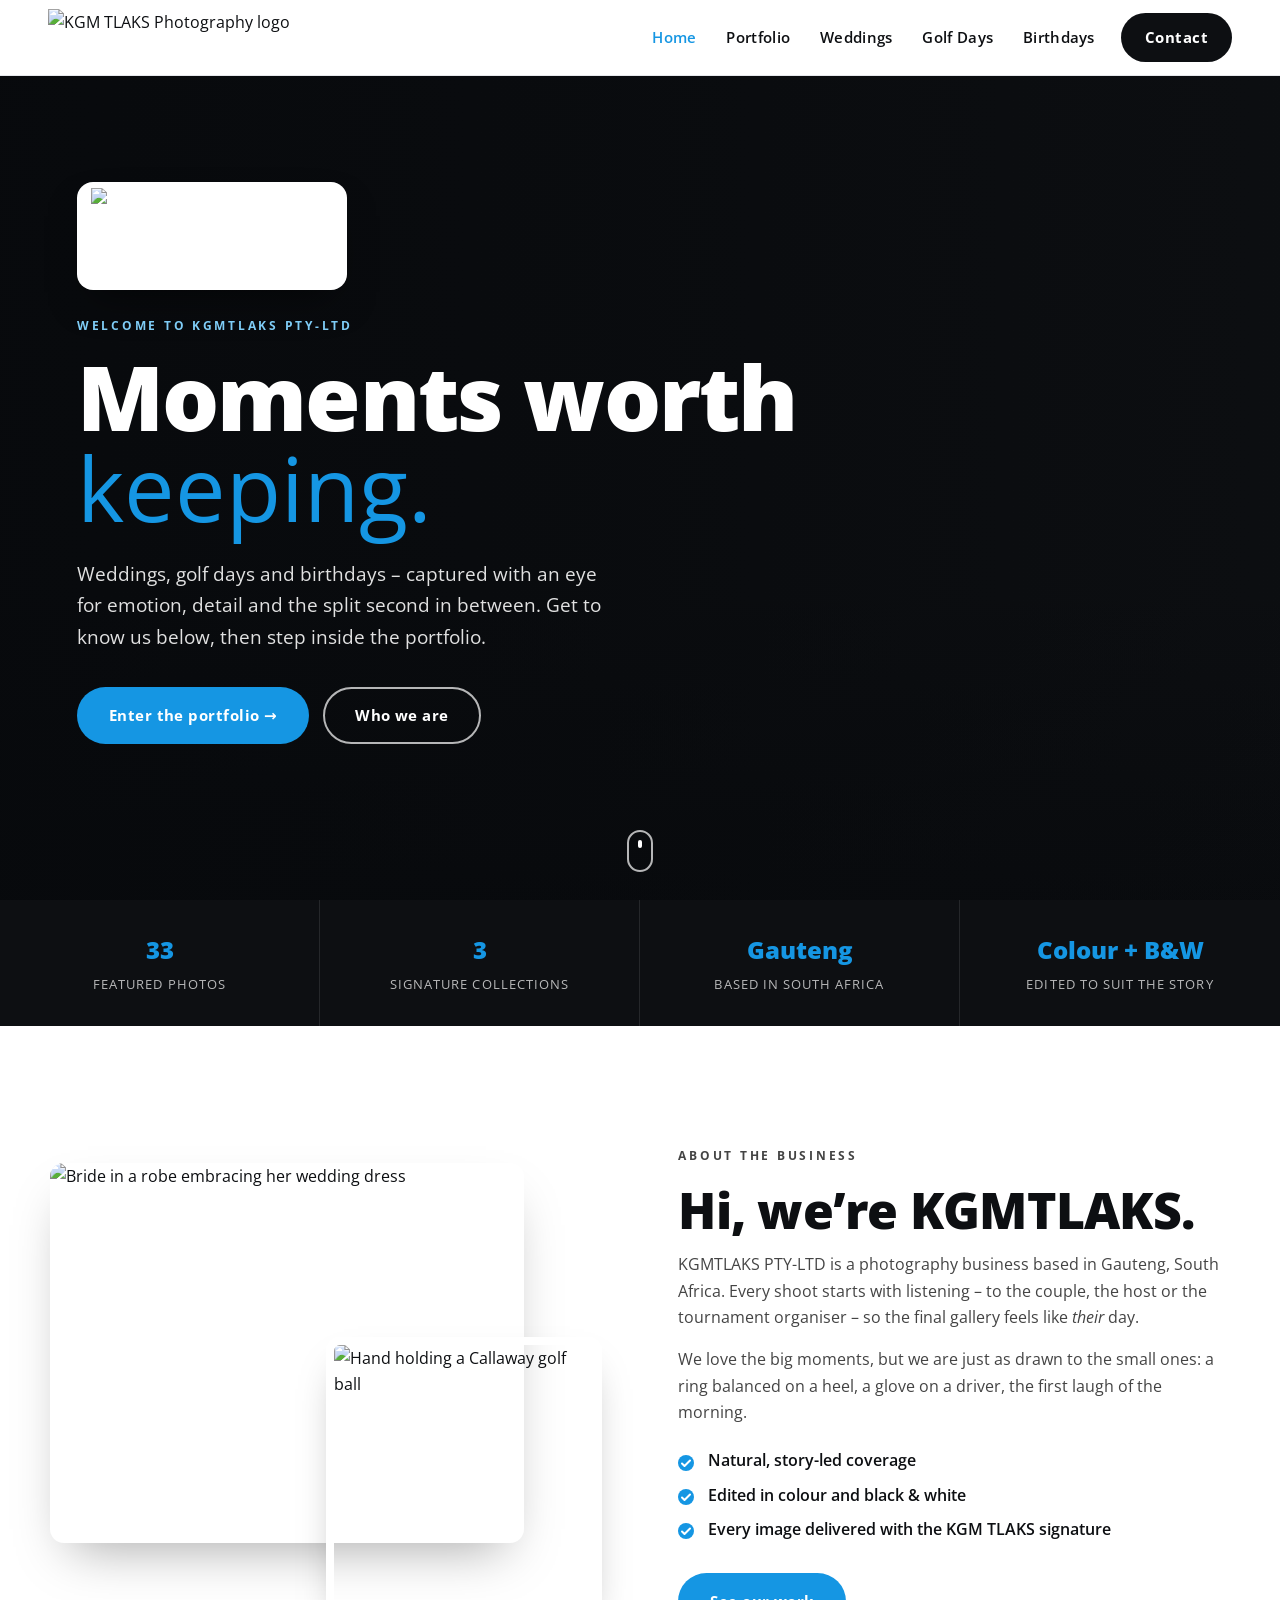
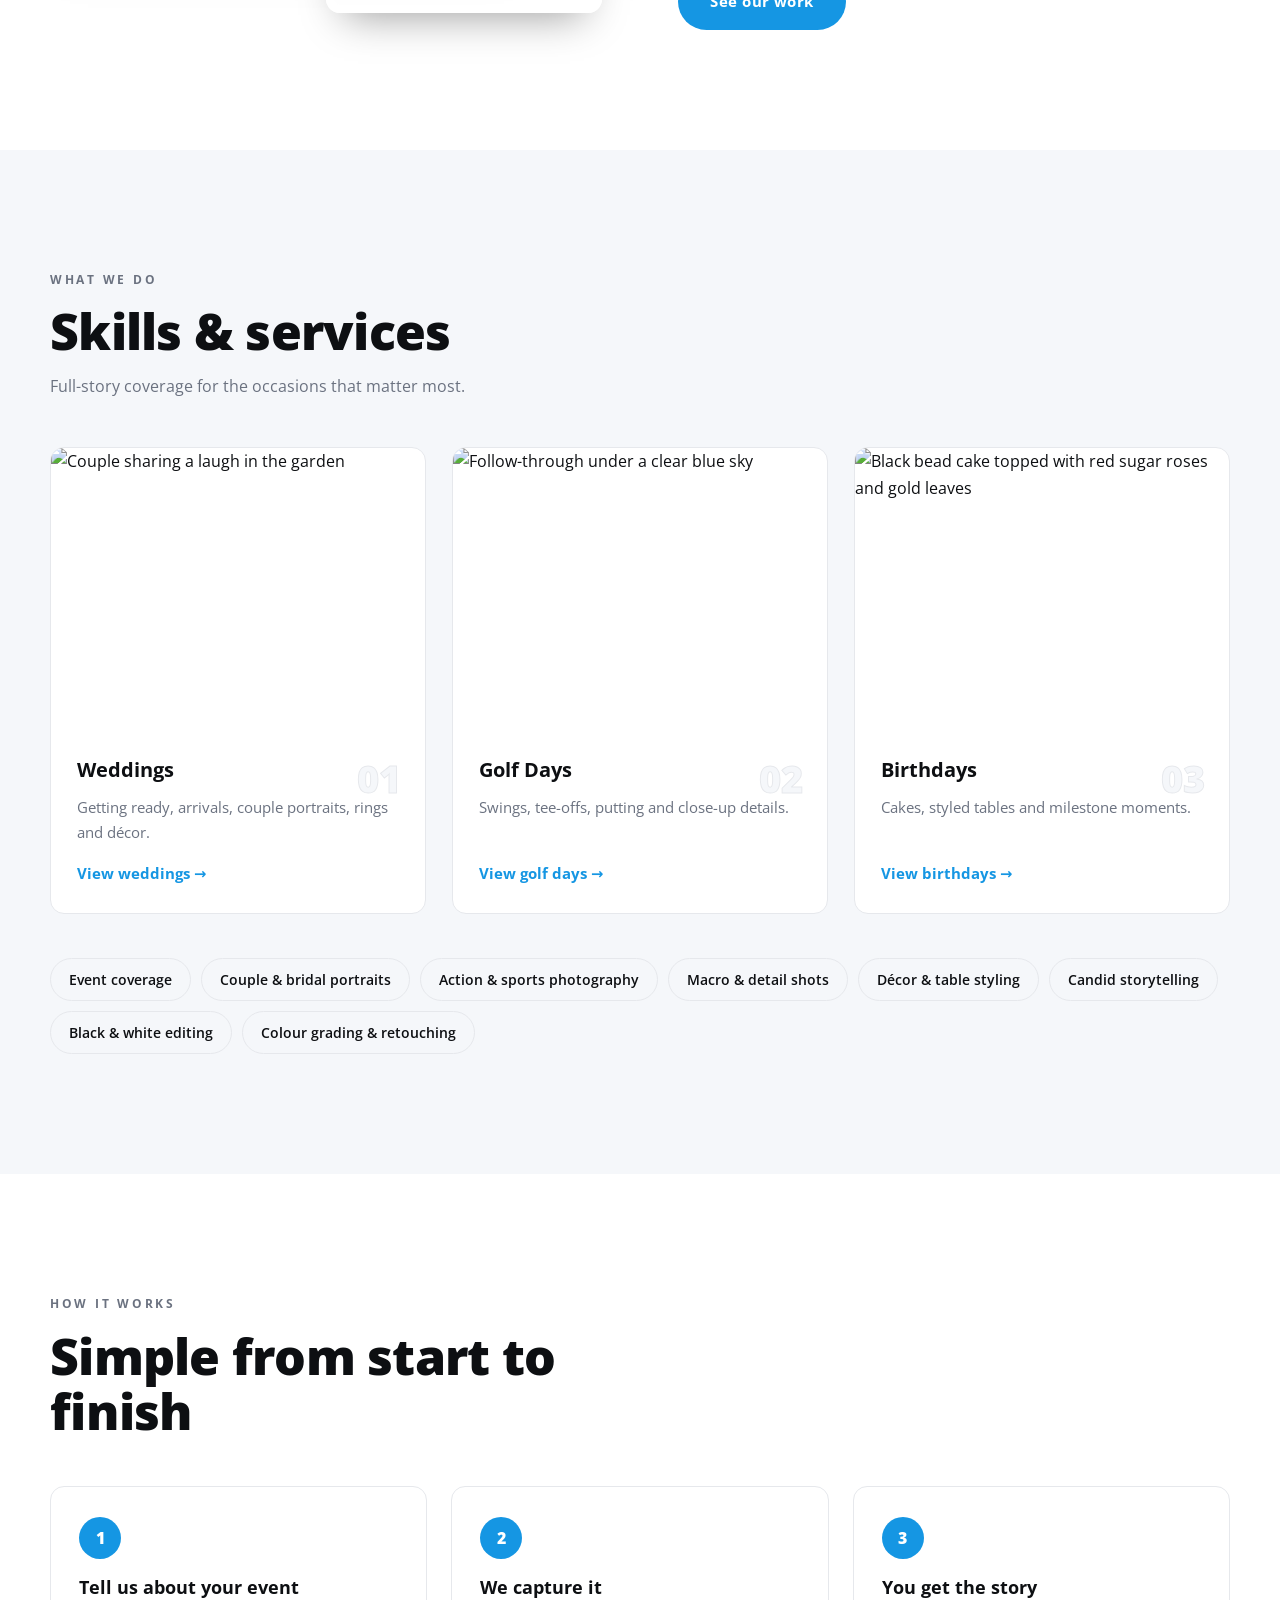
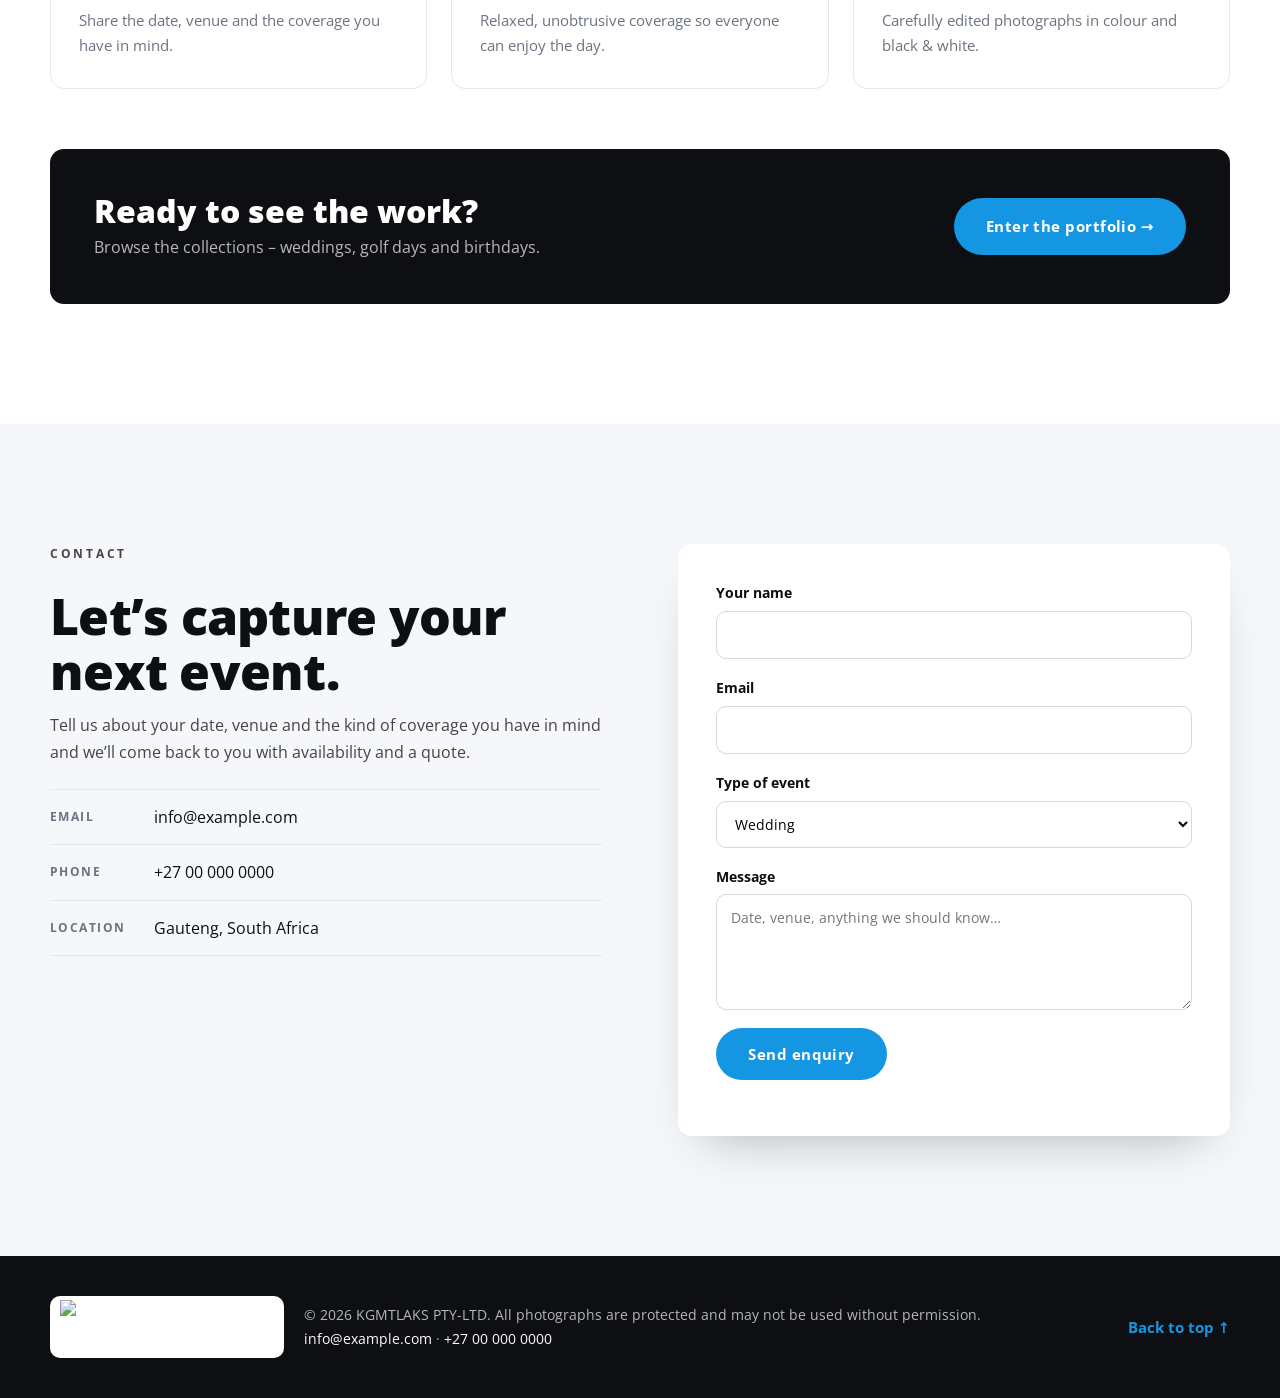
==== weddings.html @ f7875554 "Add new photography collections and update website structure - Introduced new image files for golf a" ====
<!DOCTYPE html>
<html lang="en">
<head>
    <meta charset="UTF-8">
    <meta name="viewport" content="width=device-width, initial-scale=1.0">
    <title>KGMTLAKS PTY-LTD | Photography</title>
    <meta name="description" content="KGMTLAKS Photography – wedding, golf day and birthday photography in Gauteng, South Africa.">
    <link rel="preconnect" href="https://fonts.googleapis.com">
    <link rel="preconnect" href="https://fonts.gstatic.com" crossorigin>
    <link href="https://fonts.googleapis.com/css2?family=Open+Sans:ital,wght@0,300..800;1,300..800&family=Permanent+Marker&display=swap" rel="stylesheet">
    <link rel="stylesheet" href="./style.css">
    <link rel="icon" type="image/png" href="./imgs/favicon.png">
    <script src="./scripts.js" defer></script>
</head>
<body>
<header id="top">
    <a class="logo-holder" href="index.html" aria-label="KGMTLAKS Photography – home">
        <img class="logo" src="./imgs/logo-mark.jpg" alt="KGM TLAKS Photography logo">
    </a>
    <button class="menu-toggle" aria-label="Toggle menu" aria-expanded="false" aria-controls="menu"><span></span><span></span><span></span></button>
    <nav>
        <ul id="menu">
            <li><a href="index.html" class="active">Home</a></li><li><a href="portfolio.html">Portfolio</a></li><li><a href="weddings.html">Weddings</a></li><li><a href="golf-days.html">Golf Days</a></li><li><a href="birthdays.html">Birthdays</a></li>
            <li><a href="index.html#contact" class="button">Contact</a></li>
        </ul>
    </nav>
</header>
<main>

<section id="home" class="hero">
    <div class="hero-bg" style="background-image:url('./imgs/full/wedding-14.jpg')"></div>
    <div class="hero-inner">
        <div class="hero-logo"><img src="./imgs/logo-mark.jpg" alt="KGM TLAKS Photography logo"></div>
        <p class="eyebrow">Welcome to KGMTLAKS PTY-LTD</p>
        <h1>Moments worth <span>keeping.</span></h1>
        <p class="lead">Weddings, golf days and birthdays &ndash; captured with an eye for emotion, detail and the split second in between. Get to know us below, then step inside the portfolio.</p>
        <div class="hero-cta">
            <a href="portfolio.html" class="button solid">Enter the portfolio &rarr;</a>
            <a href="#about" class="button ghost">Who we are</a>
        </div>
    </div>
    <a href="#about" class="scroll-cue" aria-label="Scroll down"><span></span></a>
</section>

<section class="stats">
    <div><strong>33</strong><span>Featured photos</span></div>
    <div><strong>3</strong><span>Signature collections</span></div>
    <div><strong>Gauteng</strong><span>Based in South Africa</span></div>
    <div><strong>Colour + B&amp;W</strong><span>Edited to suit the story</span></div>
</section>

<section id="about" class="section">
    <div class="wrap about">
        <div class="about-img">
            <img src="./imgs/thumb/wedding-16.jpg" alt="Bride in a robe embracing her wedding dress" loading="lazy">
            <img class="small" src="./imgs/thumb/golf-10.jpg" alt="Hand holding a Callaway golf ball" loading="lazy">
        </div>
        <div class="about-text">
            <p class="eyebrow">About the business</p>
            <h2>Hi, we&rsquo;re KGMTLAKS.</h2>
            <p>KGMTLAKS PTY-LTD is a photography business based in Gauteng, South Africa. Every shoot starts with listening &ndash; to the couple, the host or the tournament organiser &ndash; so the final gallery feels like <em>their</em> day.</p>
            <p>We love the big moments, but we are just as drawn to the small ones: a ring balanced on a heel, a glove on a driver, the first laugh of the morning.</p>
            <ul class="ticks">
                <li>Natural, story-led coverage</li>
                <li>Edited in colour and black &amp; white</li>
                <li>Every image delivered with the KGM TLAKS signature</li>
            </ul>
            <a href="portfolio.html" class="button solid">See our work</a>
        </div>
    </div>
</section>

<section id="skills" class="section soft">
    <div class="wrap">
        <header class="section-head reveal">
            <p class="eyebrow">What we do</p>
            <h2>Skills &amp; services</h2>
            <p>Full-story coverage for the occasions that matter most.</p>
        </header>
        <div class="cards">
            <a class="card reveal" href="weddings.html"><img src="./imgs/thumb/wedding-06.jpg" alt="Couple sharing a laugh in the garden" loading="lazy"><div class="card-body"><span class="num">01</span><h3>Weddings</h3><p>Getting ready, arrivals, couple portraits, rings and décor.</p><span class="link">View weddings &rarr;</span></div></a><a class="card reveal" href="golf-days.html"><img src="./imgs/thumb/golf-07.jpg" alt="Follow-through under a clear blue sky" loading="lazy"><div class="card-body"><span class="num">02</span><h3>Golf Days</h3><p>Swings, tee-offs, putting and close-up details.</p><span class="link">View golf days &rarr;</span></div></a><a class="card reveal" href="birthdays.html"><img src="./imgs/thumb/birthday-01.jpg" alt="Black bead cake topped with red sugar roses and gold leaves" loading="lazy"><div class="card-body"><span class="num">03</span><h3>Birthdays</h3><p>Cakes, styled tables and milestone moments.</p><span class="link">View birthdays &rarr;</span></div></a>
        </div>
        <ul class="skill-tags">
            <li>Event coverage</li><li>Couple &amp; bridal portraits</li><li>Action &amp; sports photography</li><li>Macro &amp; detail shots</li><li>Décor &amp; table styling</li><li>Candid storytelling</li><li>Black &amp; white editing</li><li>Colour grading &amp; retouching</li>
        </ul>
    </div>
</section>

<section class="section">
    <div class="wrap">
        <header class="section-head reveal">
            <p class="eyebrow">How it works</p>
            <h2>Simple from start to finish</h2>
        </header>
        <ol class="steps">
            <li class="reveal"><span>1</span><h3>Tell us about your event</h3><p>Share the date, venue and the coverage you have in mind.</p></li>
            <li class="reveal"><span>2</span><h3>We capture it</h3><p>Relaxed, unobtrusive coverage so everyone can enjoy the day.</p></li>
            <li class="reveal"><span>3</span><h3>You get the story</h3><p>Carefully edited photographs in colour and black &amp; white.</p></li>
        </ol>
        <div class="enter-banner reveal">
            <div><h2>Ready to see the work?</h2><p>Browse the collections &ndash; weddings, golf days and birthdays.</p></div>
            <a href="portfolio.html" class="button solid">Enter the portfolio &rarr;</a>
        </div>
    </div>
</section>

<section id="contact" class="section contact">
    <div class="wrap contact-grid">
        <div class="reveal">
            <p class="eyebrow">Contact</p>
            <h2>Let&rsquo;s capture your next event.</h2>
            <p>Tell us about your date, venue and the kind of coverage you have in mind and we&rsquo;ll come back to you with availability and a quote.</p>
            <ul class="contact-list">
                <li><span>Email</span><a data-mail href="mailto:info@example.com">info@example.com</a></li>
                <li><span>Phone</span><a data-tel href="tel:+27000000000">+27 00 000 0000</a></li>
                <li><span>Location</span>Gauteng, South Africa</li>
            </ul>
        </div>
        <form id="contact-form" novalidate class="reveal">
            <label>Your name<input type="text" name="name" required autocomplete="name"></label>
            <label>Email<input type="email" name="email" required autocomplete="email"></label>
            <label>Type of event
                <select name="type"><option>Wedding</option><option>Golf day / corporate event</option><option>Birthday / celebration</option><option>Other</option></select>
            </label>
            <label>Message<textarea name="message" rows="4" required placeholder="Date, venue, anything we should know…"></textarea></label>
            <button type="submit" class="button solid">Send enquiry</button>
            <p class="form-note" id="form-note" role="status"></p>
        </form>
    </div>
</section>
</main>
<footer>
    <div class="wrap foot">
        <div class="foot-logo"><img src="./imgs/logo-mark.jpg" alt="KGM TLAKS Photography logo"></div>
        <p>&copy; <span id="year">2026</span> KGMTLAKS PTY-LTD. All photographs are protected and may not be used without permission.<br>
        <a data-mail href="mailto:info@example.com">info@example.com</a> &middot; <a data-tel href="tel:+27000000000">+27 00 000 0000</a></p>
        <a href="#top" class="link">Back to top &uarr;</a>
    </div>
</footer>
<div class="lightbox" id="lightbox" aria-hidden="true" role="dialog" aria-label="Photo viewer">
    <button class="lb-close" aria-label="Close">&times;</button>
    <button class="lb-nav prev" aria-label="Previous photo">&#10094;</button>
    <figure><img id="lb-img" alt=""><figcaption id="lb-cap"></figcaption></figure>
    <button class="lb-nav next" aria-label="Next photo">&#10095;</button>
</div>
</body>
</html>
---- style.css ----
:root{
  --blue:#1596e3;
  --blue-dark:#0f6fa8;
  --ink:#0d0f12;
  --ink-2:#171a1f;
  --grey:#6b7280;
  --line:#e6e8ec;
  --bg:#ffffff;
  --soft:#f5f7fa;
  --radius:14px;
  --head-h:76px;
}
*{box-sizing:border-box;margin:0;padding:0}
html{scroll-behavior:smooth;scroll-padding-top:var(--head-h)}
body{font-family:"Open Sans",system-ui,-apple-system,"Segoe UI",Roboto,Arial,sans-serif;color:var(--ink);background:var(--bg);line-height:1.65;-webkit-font-smoothing:antialiased}
img{display:block;max-width:100%}
a{color:inherit;text-decoration:none}
ul{list-style:none}
.wrap{width:min(1180px,100% - 48px);margin-inline:auto}

/* ---------- Header ---------- */
header#top{position:fixed;inset:0 0 auto 0;height:var(--head-h);z-index:50;display:flex;align-items:center;justify-content:space-between;padding:0 clamp(16px,4vw,48px);background:#fff;border-bottom:1px solid var(--line)}
.logo-holder{display:flex;align-items:center}
.logo{height:58px;width:auto}
nav ul{display:flex;align-items:center;gap:6px}
nav a{display:block;padding:8px 14px;font-weight:600;font-size:.92rem;letter-spacing:.02em;border-radius:999px;transition:color .2s,background .2s}
nav a:hover,nav a.active{color:var(--blue)}
nav a.button{background:var(--ink);color:#fff;padding:10px 22px;margin-left:8px}
nav a.button:hover{background:var(--blue);color:#fff}
.menu-toggle{display:none;width:44px;height:44px;background:none;border:0;cursor:pointer;flex-direction:column;justify-content:center;align-items:center;gap:5px}
.menu-toggle span{width:24px;height:2px;background:var(--ink);transition:transform .25s,opacity .25s}
.menu-toggle[aria-expanded="true"] span:nth-child(1){transform:translateY(7px) rotate(45deg)}
.menu-toggle[aria-expanded="true"] span:nth-child(2){opacity:0}
.menu-toggle[aria-expanded="true"] span:nth-child(3){transform:translateY(-7px) rotate(-45deg)}

/* ---------- Buttons ---------- */
.button{display:inline-block;font-family:inherit;font-weight:700;font-size:.95rem;letter-spacing:.03em;padding:14px 30px;border-radius:999px;border:2px solid transparent;cursor:pointer;transition:all .2s}
.button.solid{background:var(--blue);color:#fff}
.button.solid:hover{background:var(--blue-dark);transform:translateY(-2px)}
.button.ghost{border-color:rgba(255,255,255,.7);color:#fff}
.button.ghost:hover{background:#fff;color:var(--ink)}
.link{font-weight:700;color:var(--blue);font-size:.92rem}
.link:hover{text-decoration:underline}

/* ---------- Hero ---------- */
.hero{position:relative;min-height:100vh;min-height:100svh;display:flex;align-items:center;color:#fff;padding:calc(var(--head-h) + 40px) clamp(20px,6vw,90px) 90px;overflow:hidden;background:var(--ink)}
.hero-bg{position:absolute;inset:0;background-size:cover;background-position:center 35%;transform:scale(1.04);animation:drift 22s ease-in-out infinite alternate}
.hero::after{content:"";position:absolute;inset:0;background:linear-gradient(90deg,rgba(7,9,12,.88) 0%,rgba(7,9,12,.62) 45%,rgba(7,9,12,.15) 100%),linear-gradient(0deg,rgba(7,9,12,.55),transparent 35%)}
@keyframes drift{to{transform:scale(1.12) translateX(-1.5%)}}
.hero-inner{position:relative;z-index:2;max-width:860px}
.eyebrow{font-size:.78rem;font-weight:700;letter-spacing:.22em;text-transform:uppercase;color:var(--blue);margin-bottom:14px}
.hero .eyebrow{color:#7fcdf7}
.hero h1{font-size:clamp(2.8rem,7.5vw,5.6rem);line-height:1.02;font-weight:800;letter-spacing:-.02em}
.hero h1 span{font-family:"Permanent Marker","Open Sans",cursive;font-weight:400;color:var(--blue);letter-spacing:0}
.lead{font-size:clamp(1.02rem,1.6vw,1.2rem);max-width:540px;margin:24px 0 34px;color:rgba(255,255,255,.88)}
.hero-cta{display:flex;flex-wrap:wrap;gap:14px}
.scroll-cue{position:absolute;left:50%;bottom:28px;z-index:2;width:26px;height:42px;border:2px solid rgba(255,255,255,.7);border-radius:20px;transform:translateX(-50%)}
.scroll-cue span{position:absolute;left:50%;top:8px;width:4px;height:8px;border-radius:2px;background:#fff;transform:translateX(-50%);animation:cue 1.6s infinite}
@keyframes cue{0%{opacity:1;transform:translate(-50%,0)}100%{opacity:0;transform:translate(-50%,14px)}}

/* ---------- Stats ---------- */
.stats{display:grid;grid-template-columns:repeat(4,1fr);background:var(--ink);color:#fff}
.stats div{padding:30px 20px;text-align:center;border-right:1px solid rgba(255,255,255,.1)}
.stats div:last-child{border:0}
.stats strong{display:block;font-size:1.5rem;font-weight:800;color:var(--blue)}
.stats span{font-size:.82rem;letter-spacing:.08em;text-transform:uppercase;color:rgba(255,255,255,.7)}

/* ---------- Sections ---------- */
.section{padding:clamp(70px,10vw,120px) 0}
.section.dark{background:var(--ink-2);color:#fff}
.section-head{max-width:640px;margin-bottom:48px}
.section-head h2,.about-text h2,.contact h2{font-size:clamp(2rem,4.5vw,3.1rem);line-height:1.1;font-weight:800;letter-spacing:-.015em;margin-bottom:14px}
.section-head p{color:var(--grey)}
.dark .section-head p{color:rgba(255,255,255,.65)}

/* Cards */
.cards{display:grid;grid-template-columns:repeat(3,1fr);gap:26px}
.card{background:#fff;border:1px solid var(--line);border-radius:var(--radius);overflow:hidden;transition:transform .3s,box-shadow .3s;cursor:pointer}
.card:hover{transform:translateY(-6px);box-shadow:0 22px 44px -18px rgba(13,15,18,.3)}
.card img{width:100%;aspect-ratio:4/3;object-fit:cover;transition:transform .6s}
.card:hover img{transform:scale(1.05)}
.card{display:flex;flex-direction:column}
.card img{overflow:hidden}
.card-body{padding:24px 26px 28px;position:relative;display:flex;flex-direction:column;flex:1}
.card-body .num{position:absolute;top:18px;right:24px;font-weight:800;font-size:2.4rem;color:var(--soft);-webkit-text-stroke:1px var(--line)}
.card h3{font-size:1.28rem;font-weight:700;margin-bottom:8px;padding-right:50px}
.card p{color:var(--grey);font-size:.95rem;margin-bottom:16px;flex:1}
.skill-tags{display:flex;flex-wrap:wrap;gap:10px;margin-top:44px}
.skill-tags li{padding:9px 18px;border:1px solid var(--line);border-radius:999px;font-size:.88rem;font-weight:600;background:var(--soft)}
.skill-tags li:hover{border-color:var(--blue);color:var(--blue)}

/* Filters + gallery */
.filters{display:flex;flex-wrap:wrap;gap:10px;margin-bottom:34px}
.filters button{font-family:inherit;font-weight:600;font-size:.92rem;padding:10px 22px;border-radius:999px;border:1px solid rgba(255,255,255,.25);background:transparent;color:#fff;cursor:pointer;transition:all .2s}
.filters button small{opacity:.6;margin-left:4px}
.filters button:hover{border-color:var(--blue)}
.filters button.active{background:var(--blue);border-color:var(--blue)}
.gallery{columns:3 300px;column-gap:16px}
.g-item{break-inside:avoid;margin-bottom:16px;position:relative;border-radius:10px;overflow:hidden;cursor:zoom-in;background:#222;animation:fadeUp .5s both}
.g-item img{width:100%;height:auto;transition:transform .5s,filter .3s}
.g-item:hover img{transform:scale(1.04);filter:brightness(.78)}
.g-item .tag{position:absolute;left:12px;bottom:12px;font-size:.72rem;font-weight:700;letter-spacing:.12em;text-transform:uppercase;background:rgba(13,15,18,.78);padding:5px 12px;border-radius:999px;opacity:0;transform:translateY(6px);transition:all .25s}
.g-item:hover .tag,.g-item:focus-visible .tag{opacity:1;transform:none}
.g-item.hide{display:none}
@keyframes fadeUp{from{opacity:0;transform:translateY(14px)}to{opacity:1;transform:none}}

/* About */
.about{display:grid;grid-template-columns:1fr 1fr;gap:clamp(30px,6vw,80px);align-items:center}
.about-img{position:relative;padding-bottom:70px}
.about-img>img:first-child{width:86%;border-radius:var(--radius);aspect-ratio:4/3.2;object-fit:cover;box-shadow:0 24px 50px -20px rgba(0,0,0,.35)}
.about-img .small{position:absolute;right:0;bottom:0;width:50%;aspect-ratio:1;object-fit:cover;border-radius:var(--radius);border:8px solid #fff;box-shadow:0 20px 40px -18px rgba(0,0,0,.4)}
.about-text p{color:#444;margin-bottom:16px}
.ticks{margin:22px 0 30px}
.ticks li{position:relative;padding-left:30px;margin-bottom:8px;font-weight:600}
.ticks li::before{content:"";position:absolute;left:0;top:.45em;width:16px;height:16px;border-radius:50%;background:var(--blue) url("data:image/svg+xml,%3Csvg xmlns='http://www.w3.org/2000/svg' viewBox='0 0 16 16'%3E%3Cpath d='M4 8.5l2.5 2.5L12 5.5' fill='none' stroke='white' stroke-width='2' stroke-linecap='round' stroke-linejoin='round'/%3E%3C/svg%3E") center/contain no-repeat}

/* Contact */
.contact{background:var(--soft)}
.contact-grid{display:grid;grid-template-columns:1fr 1fr;gap:clamp(30px,6vw,80px);align-items:start}
.contact p{color:#444;margin-bottom:24px}
.contact-list li{display:flex;gap:20px;padding:14px 0;border-top:1px solid var(--line)}
.contact-list li:last-child{border-bottom:1px solid var(--line)}
.contact-list span{width:84px;font-size:.78rem;font-weight:700;letter-spacing:.12em;text-transform:uppercase;color:var(--grey);padding-top:3px}
.contact-list a:hover{color:var(--blue)}
form{background:#fff;padding:clamp(22px,4vw,38px);border-radius:var(--radius);box-shadow:0 24px 50px -28px rgba(13,15,18,.35);display:grid;gap:18px}
label{display:grid;gap:6px;font-size:.85rem;font-weight:700}
input,select,textarea{font:inherit;font-weight:400;padding:12px 14px;border:1px solid #d5d9df;border-radius:10px;background:#fff;transition:border .2s,box-shadow .2s}
input:focus,select:focus,textarea:focus{outline:0;border-color:var(--blue);box-shadow:0 0 0 3px rgba(21,150,227,.2)}
input.err,textarea.err{border-color:#d33}
form .button{justify-self:start}
.form-note{font-size:.88rem;margin:0!important;color:var(--blue-dark)!important;font-weight:600}

/* Footer */
footer{background:var(--ink);color:rgba(255,255,255,.7);padding:40px 0;font-size:.88rem}
.foot{display:flex;flex-wrap:wrap;align-items:center;justify-content:space-between;gap:20px}
.foot-logo{background:#fff;border-radius:10px;padding:4px 10px}
.foot-logo img{height:54px}
.foot p{flex:1;min-width:240px}

/* Lightbox */
.lightbox{position:fixed;inset:0;z-index:100;background:rgba(5,6,8,.95);display:none;align-items:center;justify-content:center;padding:50px 70px}
.lightbox.open{display:flex}
.lightbox figure{max-width:100%;max-height:100%;text-align:center}
.lightbox img{max-width:100%;max-height:calc(100vh - 140px);object-fit:contain;border-radius:6px;margin-inline:auto}
.lightbox figcaption{color:rgba(255,255,255,.8);margin-top:14px;font-size:.92rem}
.lb-close,.lb-nav{position:absolute;background:rgba(255,255,255,.1);color:#fff;border:0;cursor:pointer;border-radius:50%;width:48px;height:48px;font-size:1.4rem;transition:background .2s}
.lb-close:hover,.lb-nav:hover{background:var(--blue)}
.lb-close{top:18px;right:18px;font-size:2rem;line-height:1}
.lb-nav{top:50%;transform:translateY(-50%)}
.lb-nav.prev{left:14px}.lb-nav.next{right:14px}

/* Reveal */
.reveal{opacity:0;transform:translateY(24px);transition:opacity .7s,transform .7s}
.reveal.in{opacity:1;transform:none}

/* ---------- Responsive ---------- */
@media (max-width:900px){
  .cards{grid-template-columns:1fr}
  .about,.contact-grid{grid-template-columns:1fr}
  .stats{grid-template-columns:1fr 1fr}
  .stats div:nth-child(2){border-right:0}
  .stats div:nth-child(-n+2){border-bottom:1px solid rgba(255,255,255,.1)}
  .menu-toggle{display:flex}
  nav{position:absolute;top:var(--head-h);left:0;right:0;background:#fff;border-bottom:1px solid var(--line);max-height:0;overflow:hidden;transition:max-height .3s}
  nav.open{max-height:360px}
  nav ul{flex-direction:column;align-items:stretch;padding:12px 20px 22px;gap:2px}
  nav a{padding:12px 6px;border-radius:8px}
  nav a.button{margin:10px 0 0;text-align:center}
}
@media (max-width:600px){
  .gallery{columns:2 140px;column-gap:10px}
  .g-item{margin-bottom:10px}
  .lightbox{padding:60px 12px}
  .lb-nav{top:auto;bottom:12px;transform:none}
  .hero::after{background:linear-gradient(0deg,rgba(7,9,12,.9) 0%,rgba(7,9,12,.5) 70%,rgba(7,9,12,.4))}
  .logo{height:46px}
}
@media (prefers-reduced-motion:reduce){
  *{animation:none!important;transition:none!important}
  html{scroll-behavior:auto}
}


/* ================= Multi-page additions ================= */
nav a{padding:8px 12px}
.hero-logo{display:inline-block;background:#fff;border-radius:16px;padding:6px 14px;margin-bottom:26px;box-shadow:0 18px 40px -16px rgba(0,0,0,.6)}
.hero-logo img{height:96px;width:auto}
.section.soft{background:var(--soft)}
a.card{color:inherit}
a.card .link{margin-top:auto}
.hero .hero-inner h1{max-width:760px}

.page-hero{position:relative;color:#fff;display:flex;align-items:flex-end;min-height:62vh;padding:calc(var(--head-h) + 60px) clamp(20px,6vw,90px) 60px;overflow:hidden;background:var(--ink)}
.page-hero.small-hero{min-height:48vh}
.page-hero .hero-bg{position:absolute;inset:0;background-size:cover;background-position:center 30%}
.page-hero::after{content:"";position:absolute;inset:0;background:linear-gradient(0deg,rgba(7,9,12,.92) 0%,rgba(7,9,12,.55) 55%,rgba(7,9,12,.35) 100%)}
.page-hero .hero-inner{position:relative;z-index:2;max-width:820px}
.page-hero h1{font-size:clamp(2.6rem,7vw,5rem);line-height:1.05;font-weight:800;letter-spacing:-.02em}
.page-hero h1 span{font-family:"Permanent Marker","Open Sans",cursive;font-weight:400;color:var(--blue)}
.page-hero .eyebrow{color:#7fcdf7}
.crumbs{font-size:.85rem;color:rgba(255,255,255,.75);margin-bottom:12px}
.crumbs a:hover{color:#fff;text-decoration:underline}
.chips{display:flex;flex-wrap:wrap;gap:10px}
.chips a{padding:9px 18px;border-radius:999px;border:1px solid rgba(255,255,255,.4);font-size:.88rem;font-weight:600;transition:all .2s;backdrop-filter:blur(4px)}
.chips a small{opacity:.7;margin-left:4px}
.chips a:hover{background:var(--blue);border-color:var(--blue)}

/* Collection cards */
.coll-grid{display:grid;grid-template-columns:repeat(3,1fr);gap:24px}
.coll-grid.two{grid-template-columns:repeat(2,1fr)}
.coll-card{position:relative;display:block;border-radius:var(--radius);overflow:hidden;aspect-ratio:3/4;background:#111;color:#fff;box-shadow:0 20px 40px -22px rgba(0,0,0,.5)}
.coll-grid.two .coll-card{aspect-ratio:16/10}
.coll-card img{position:absolute;inset:0;width:100%;height:100%;object-fit:cover;transition:transform .7s}
.coll-card:hover img{transform:scale(1.07)}
.coll-over{position:absolute;inset:0;display:flex;flex-direction:column;justify-content:flex-end;padding:28px;background:linear-gradient(0deg,rgba(7,9,12,.9) 0%,rgba(7,9,12,.35) 55%,transparent 100%)}
.coll-tag{font-size:.72rem;font-weight:700;letter-spacing:.16em;text-transform:uppercase;color:#7fcdf7;margin-bottom:6px}
.coll-over h3{font-size:1.9rem;font-weight:800;line-height:1.1;margin-bottom:6px}
.coll-over p{font-size:.92rem;color:rgba(255,255,255,.82);margin-bottom:14px}
.coll-go{font-weight:700;font-size:.9rem;color:#fff;border-bottom:2px solid var(--blue);align-self:flex-start;padding-bottom:2px}

/* Groups on collection pages */
.section.groups{padding-top:70px}
.group{margin-bottom:76px}
.group:last-child{margin-bottom:0}
.group-head{display:flex;align-items:flex-end;gap:20px;margin-bottom:26px;padding-bottom:18px;border-bottom:1px solid rgba(255,255,255,.14)}
.gnum{font-size:3rem;font-weight:800;line-height:1;color:transparent;-webkit-text-stroke:1.5px var(--blue)}
.group-head h2{font-size:clamp(1.5rem,3vw,2.1rem);font-weight:800;line-height:1.15}
.group-head p{color:rgba(255,255,255,.62);font-size:.95rem}
.gcount{margin-left:auto;font-size:.8rem;letter-spacing:.1em;text-transform:uppercase;color:rgba(255,255,255,.55);white-space:nowrap}
.gallery{columns:3 300px;column-gap:16px}

/* Steps + CTA banner */
.steps{display:grid;grid-template-columns:repeat(3,1fr);gap:24px;counter-reset:s;margin-bottom:60px}
.steps li{padding:30px 28px;border:1px solid var(--line);border-radius:var(--radius);background:#fff}
.steps span{display:inline-grid;place-items:center;width:42px;height:42px;border-radius:50%;background:var(--blue);color:#fff;font-weight:800;margin-bottom:14px}
.steps h3{font-size:1.1rem;margin-bottom:6px}
.steps p{color:var(--grey);font-size:.95rem}
.enter-banner{display:flex;align-items:center;justify-content:space-between;gap:24px;flex-wrap:wrap;background:var(--ink);color:#fff;border-radius:var(--radius);padding:clamp(26px,4vw,44px);margin-top:50px}
.steps+.enter-banner{margin-top:0}
.enter-banner h2{font-size:clamp(1.4rem,3vw,2rem);font-weight:800;line-height:1.15;margin-bottom:4px}
.enter-banner p{color:rgba(255,255,255,.7)}
.foot p a{color:#fff}
.foot p a:hover{color:var(--blue)}

@media (max-width:900px){
  .coll-grid,.coll-grid.two,.steps{grid-template-columns:1fr}
  .coll-card{aspect-ratio:4/3}
  .group-head{flex-wrap:wrap}
  .gcount{margin-left:0}
  nav.open{max-height:460px}
  .hero-logo img{height:76px}
}
@media (max-width:600px){
  .gallery{columns:2 140px;column-gap:10px}
  .gnum{font-size:2.2rem}
}

/* Justified rows: no gaps however many photos a group has */
.gallery{display:flex;flex-wrap:wrap;gap:14px;columns:auto}
.gallery::after{content:"";flex-grow:1000}
.gallery .g-item{--h:270px;margin:0;height:var(--h);flex:calc(var(--ar) * 100) 1 calc(var(--ar) * var(--h));min-width:0;animation:none}
.gallery .g-item img{width:100%;height:100%;object-fit:cover}
.steps{list-style:none;padding:0}
@media (max-width:900px){.gallery .g-item{--h:210px}}
@media (max-width:600px){.gallery{gap:8px}.gallery .g-item{--h:150px;flex-basis:calc(var(--ar) * 150px)}}
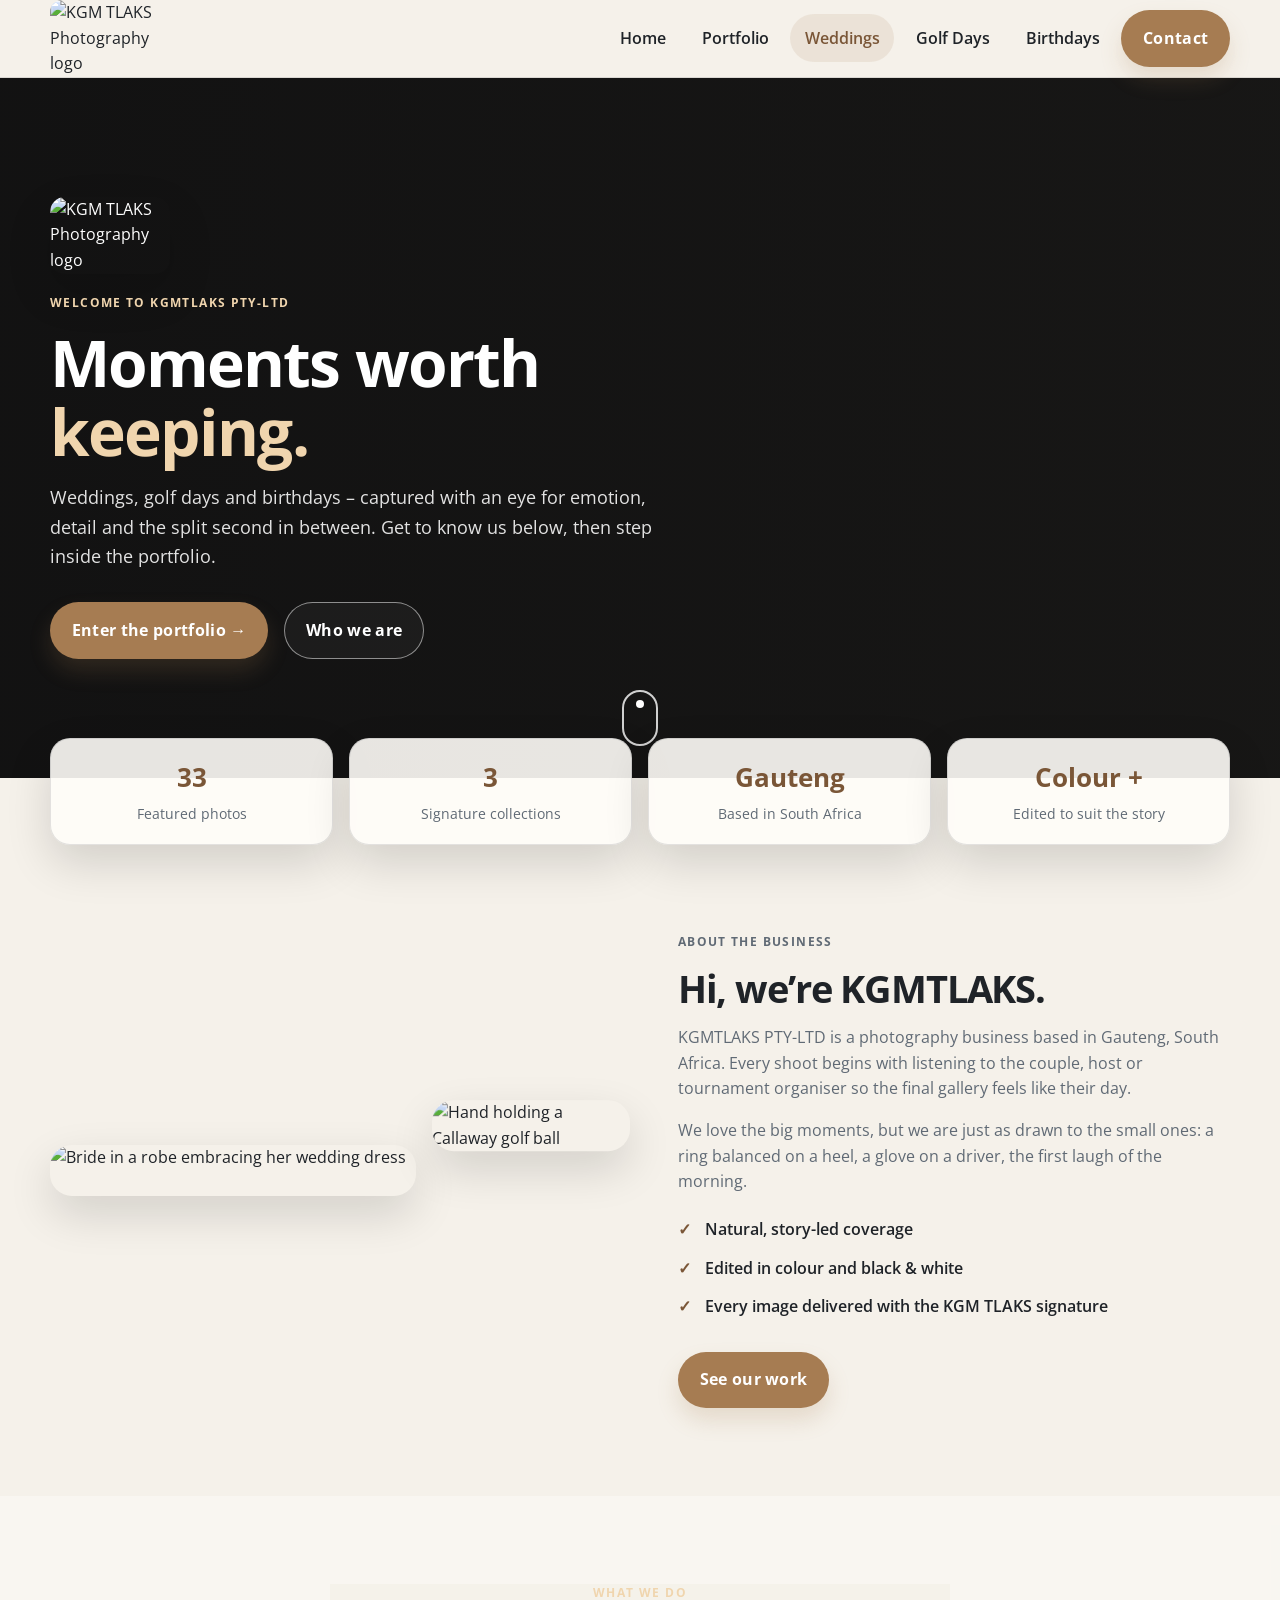
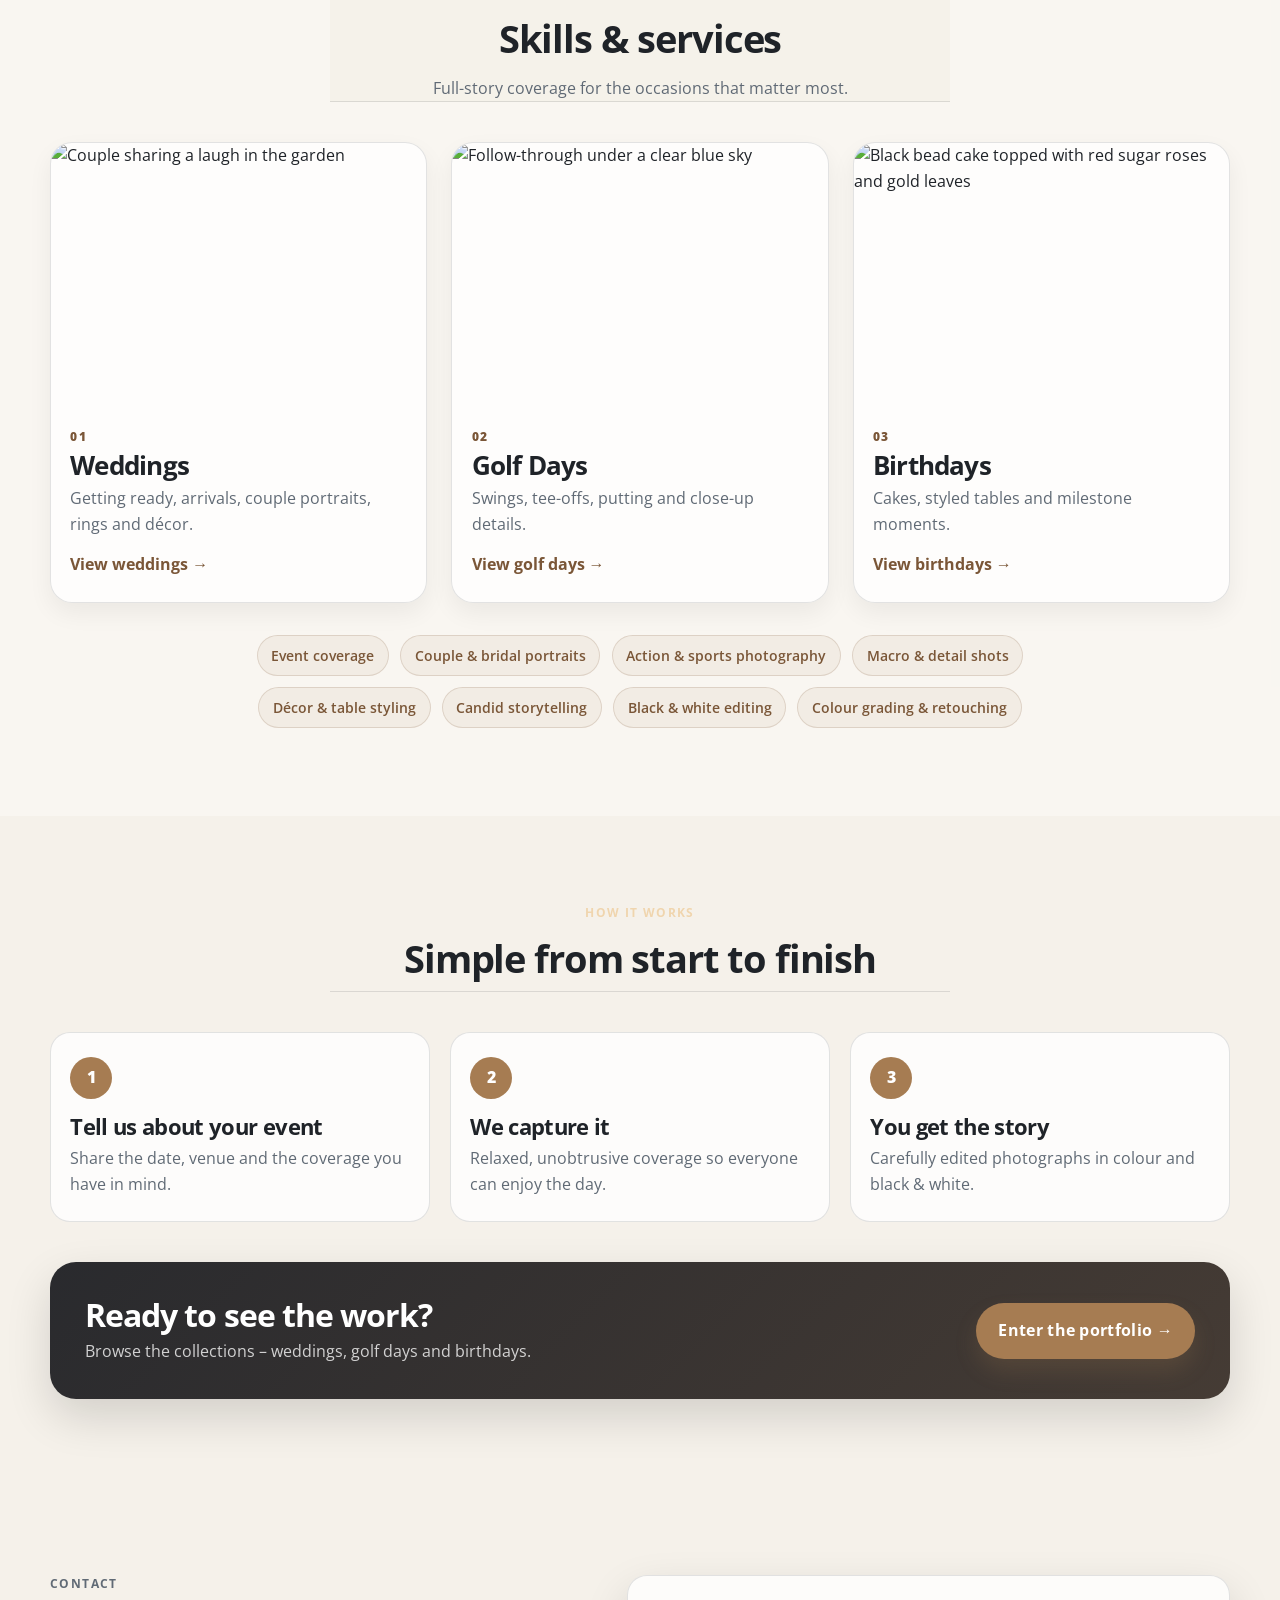
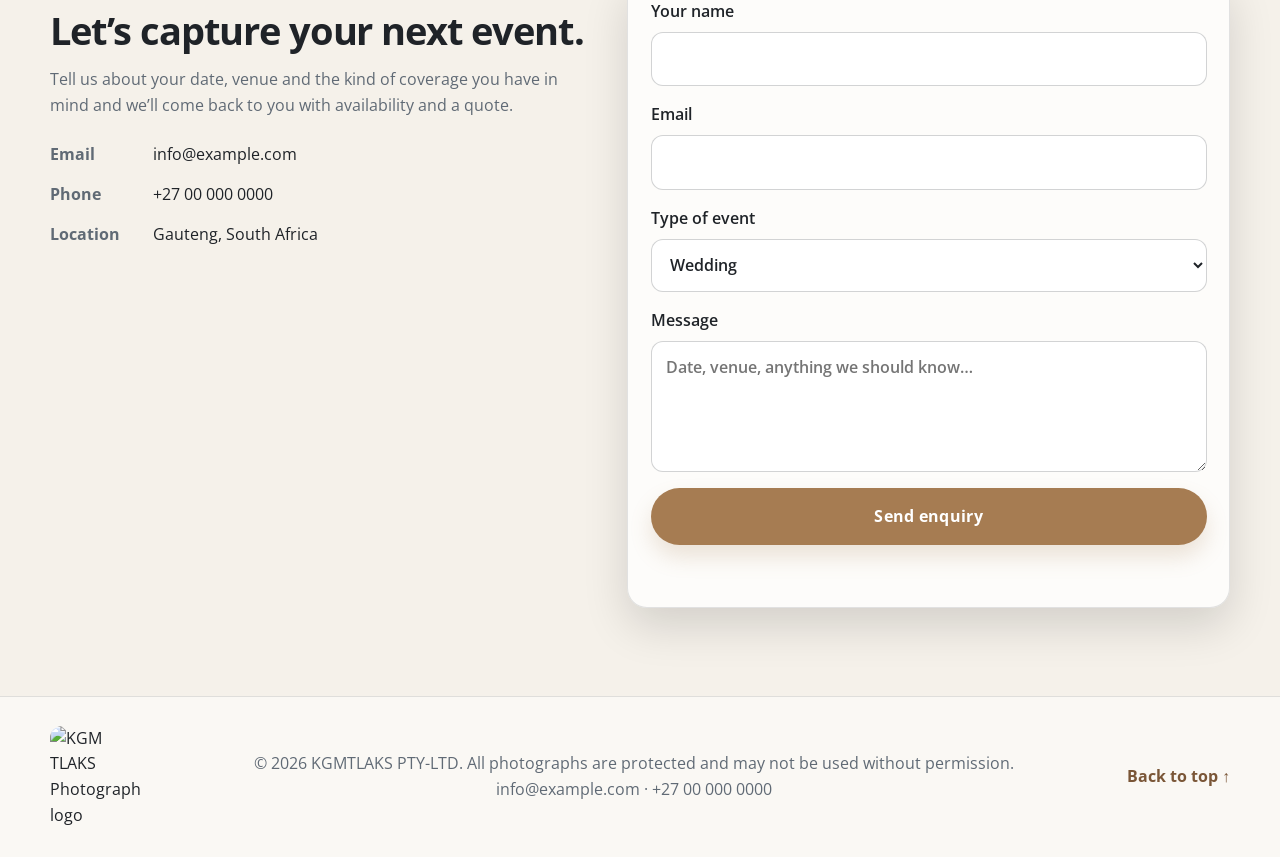
==== commit 2ff68f73: "Refactor weddings.html: Update title, enhance styles, and improve accessibility; restructure section" ====
--- a/weddings.html
+++ b/weddings.html
@@ -3,145 +3,958 @@
 <head>
     <meta charset="UTF-8">
     <meta name="viewport" content="width=device-width, initial-scale=1.0">
-    <title>KGMTLAKS PTY-LTD | Photography</title>
+    <title>KGMTLAKS PTY-LTD | Wedding Photography</title>
     <meta name="description" content="KGMTLAKS Photography – wedding, golf day and birthday photography in Gauteng, South Africa.">
     <link rel="preconnect" href="https://fonts.googleapis.com">
     <link rel="preconnect" href="https://fonts.gstatic.com" crossorigin>
     <link href="https://fonts.googleapis.com/css2?family=Open+Sans:ital,wght@0,300..800;1,300..800&family=Permanent+Marker&display=swap" rel="stylesheet">
-    <link rel="stylesheet" href="./style.css">
     <link rel="icon" type="image/png" href="./imgs/favicon.png">
-    <script src="./scripts.js" defer></script>
+    <style>
+        :root {
+            --bg: #f5f1ea;
+            --paper: #fffdf9;
+            --ink: #1f2328;
+            --muted: #606a75;
+            --accent: #a67c52;
+            --accent-strong: #7a5637;
+            --line: rgba(31, 35, 40, 0.12);
+            --shadow: 0 18px 45px rgba(0, 0, 0, 0.14);
+            --max: 1180px;
+        }
+
+        * { box-sizing: border-box; }
+        html { scroll-behavior: smooth; }
+        body {
+            margin: 0;
+            font-family: 'Open Sans', Arial, sans-serif;
+            background: var(--bg);
+            color: var(--ink);
+            line-height: 1.6;
+        }
+        img { max-width: 100%; display: block; }
+        a { color: inherit; text-decoration: none; }
+        button, input, select, textarea { font: inherit; }
+
+        header {
+            position: sticky;
+            top: 0;
+            z-index: 100;
+            background: rgba(245, 241, 234, 0.92);
+            backdrop-filter: blur(10px);
+            border-bottom: 1px solid var(--line);
+        }
+        .wrap {
+            width: min(var(--max), calc(100% - 2rem));
+            margin: 0 auto;
+        }
+        .topbar {
+            display: flex;
+            align-items: center;
+            justify-content: space-between;
+            min-height: 76px;
+            gap: 1rem;
+        }
+        .logo-holder { display: inline-flex; }
+        .logo {
+            width: 130px;
+            height: auto;
+            border-radius: 12px;
+            object-fit: cover;
+        }
+        nav ul {
+            list-style: none;
+            display: flex;
+            gap: .45rem;
+            align-items: center;
+            margin: 0;
+            padding: 0;
+        }
+        nav a {
+            display: inline-flex;
+            align-items: center;
+            justify-content: center;
+            padding: .7rem .9rem;
+            border-radius: 999px;
+            font-weight: 600;
+            color: var(--ink);
+            transition: .2s ease;
+        }
+        nav a:hover, nav a.active {
+            background: rgba(166, 124, 82, 0.12);
+            color: var(--accent-strong);
+        }
+        .button {
+            display: inline-flex;
+            align-items: center;
+            justify-content: center;
+            gap: .5rem;
+            border: 1px solid transparent;
+            border-radius: 999px;
+            padding: .9rem 1.3rem;
+            font-weight: 700;
+            letter-spacing: .02em;
+            transition: transform .18s ease, box-shadow .18s ease, background .18s ease;
+            cursor: pointer;
+        }
+        .button:hover { transform: translateY(-1px); }
+        .button.solid {
+            background: var(--accent);
+            color: #fff;
+            box-shadow: 0 12px 22px rgba(166, 124, 82, .2);
+        }
+        .button.solid:hover {
+            background: var(--accent-strong);
+        }
+        .button.ghost {
+            border-color: rgba(255,255,255,0.5);
+            color: #fff;
+            background: rgba(255,255,255,0.04);
+        }
+        .menu-toggle {
+            display: none;
+            background: transparent;
+            border: 0;
+            width: 46px;
+            height: 46px;
+            padding: 0;
+            position: relative;
+            cursor: pointer;
+        }
+        .menu-toggle span {
+            position: absolute;
+            left: 50%;
+            width: 24px;
+            height: 2px;
+            border-radius: 1px;
+            background: var(--ink);
+            transform: translateX(-50%);
+            transition: .2s ease;
+        }
+        .menu-toggle span:nth-child(1) { top: 15px; }
+        .menu-toggle span:nth-child(2) { top: 22px; }
+        .menu-toggle span:nth-child(3) { top: 29px; }
+        .menu-toggle[aria-expanded="true"] span:nth-child(1) { transform: translateX(-50%) rotate(45deg); top: 22px; }
+        .menu-toggle[aria-expanded="true"] span:nth-child(2) { opacity: 0; }
+        .menu-toggle[aria-expanded="true"] span:nth-child(3) { transform: translateX(-50%) rotate(-45deg); top: 22px; }
+
+        .hero {
+            position: relative;
+            min-height: 700px;
+            display: grid;
+            place-items: center;
+            overflow: hidden;
+            background: #1d1c1a;
+        }
+        .hero-bg {
+            position: absolute;
+            inset: 0;
+            background-size: cover;
+            background-position: center;
+            filter: saturate(0.9) brightness(0.7);
+            transform: scale(1.04);
+        }
+        .hero::after {
+            content: "";
+            position: absolute;
+            inset: 0;
+            background: linear-gradient(90deg, rgba(14,14,15,0.72), rgba(14,14,15,0.38));
+        }
+        .hero-inner {
+            position: relative;
+            z-index: 1;
+            width: min(var(--max), calc(100% - 2rem));
+            color: #fff;
+            padding-top: 2rem;
+            padding-bottom: 2rem;
+        }
+        .hero-logo {
+            width: 120px;
+            margin-bottom: 1.25rem;
+            border-radius: 15px;
+            overflow: hidden;
+            box-shadow: var(--shadow);
+        }
+        .eyebrow {
+            margin: 0 0 1rem;
+            letter-spacing: .12em;
+            text-transform: uppercase;
+            font-weight: 700;
+            font-size: .72rem;
+            color: #f0d5ae;
+        }
+        h1, h2, h3 {
+            margin-top: 0;
+            line-height: 1.08;
+            letter-spacing: -.03em;
+            font-family: 'Permanent Marker', 'Open Sans', sans-serif;
+        }
+        h1 {
+            max-width: 580px;
+            font-size: clamp(2.7rem, 5vw, 5.2rem);
+            margin-bottom: 1rem;
+        }
+        h1 span { color: #f0d5ae; }
+        .lead {
+            max-width: 620px;
+            font-size: clamp(1.02rem, 2vw, 1.15rem);
+            color: rgba(255,255,255,0.88);
+            margin: 0 0 2rem;
+        }
+        .hero-cta {
+            display: flex;
+            flex-wrap: wrap;
+            gap: 1rem;
+        }
+        .scroll-cue {
+            position: absolute;
+            left: 50%;
+            bottom: 2rem;
+            transform: translateX(-50%);
+            z-index: 1;
+            width: 36px;
+            height: 56px;
+            border: 2px solid rgba(255,255,255,0.8);
+            border-radius: 18px;
+        }
+        .scroll-cue span {
+            position: absolute;
+            top: 8px;
+            left: 50%;
+            width: 8px;
+            height: 8px;
+            border-radius: 50%;
+            background: #fff;
+            transform: translateX(-50%);
+            animation: scrollCue 1.8s infinite ease-in-out;
+        }
+        @keyframes scrollCue {
+            0% { opacity: 0; transform: translate(-50%, -5px); }
+            30% { opacity: 1; }
+            100% { opacity: 0; transform: translate(-50%, 18px); }
+        }
+
+        .stats {
+            display: grid;
+            grid-template-columns: repeat(4, minmax(0, 1fr));
+            gap: 1rem;
+            width: min(var(--max), calc(100% - 2rem));
+            margin: -2.5rem auto 0;
+            position: relative;
+            z-index: 2;
+        }
+        .stats > div {
+            background: rgba(255, 253, 249, 0.9);
+            border: 1px solid var(--line);
+            border-radius: 20px;
+            box-shadow: var(--shadow);
+            padding: 1.2rem 1rem;
+            display: grid;
+            place-items: center;
+            text-align: center;
+        }
+        .stats strong {
+            font-size: clamp(1.6rem, 2vw, 2.3rem);
+            display: block;
+            color: var(--accent-strong);
+            margin-bottom: .2rem;
+        }
+        .stats span {
+            color: var(--muted);
+            font-size: .9rem;
+        }
+
+        .section {
+            padding: 5.5rem 0;
+        }
+        .section.soft {
+            background: rgba(255,255,255,0.34);
+        }
+        .section-head {
+            max-width: 620px;
+            margin: 0 auto 2.5rem;
+            text-align: center;
+        }
+        .section-head h2 {
+            font-size: clamp(2rem, 3vw, 3rem);
+            margin-bottom: .7rem;
+            color: var(--ink);
+        }
+        .section-head p:last-child {
+            color: var(--muted);
+            margin-bottom: 0;
+        }
+
+        .about {
+            display: grid;
+            grid-template-columns: 1.05fr 1fr;
+            gap: 3rem;
+            align-items: center;
+        }
+        .about-img {
+            display: grid;
+            grid-template-columns: 1.3fr .7fr;
+            gap: 1rem;
+            align-items: end;
+        }
+        .about-img img {
+            width: 100%;
+            height: 100%;
+            border-radius: 22px;
+            object-fit: cover;
+            box-shadow: var(--shadow);
+        }
+        .about-img .small {
+            transform: translateY(-2.8rem);
+        }
+        .about-text h2 {
+            font-size: clamp(2rem, 3vw, 3rem);
+            margin-bottom: 1rem;
+        }
+        .about-text p {
+            color: var(--muted);
+            margin-bottom: 1rem;
+        }
+        .ticks {
+            list-style: none;
+            padding: 0;
+            margin: 1.4rem 0 2rem;
+            display: grid;
+            gap: .8rem;
+        }
+        .ticks li {
+            position: relative;
+            padding-left: 1.7rem;
+            color: var(--ink);
+            font-weight: 600;
+        }
+        .ticks li::before {
+            content: "✓";
+            position: absolute;
+            left: 0;
+            top: 0;
+            color: var(--accent-strong);
+        }
+
+        .cards {
+            display: grid;
+            grid-template-columns: repeat(3, minmax(0, 1fr));
+            gap: 1.5rem;
+        }
+        .card {
+            display: block;
+            overflow: hidden;
+            background: rgba(255,255,255,0.75);
+            border: 1px solid var(--line);
+            border-radius: 22px;
+            box-shadow: 0 10px 24px rgba(0,0,0,0.06);
+            transition: transform .18s ease, box-shadow .18s ease;
+        }
+        .card:hover {
+            transform: translateY(-4px);
+            box-shadow: 0 18px 30px rgba(0,0,0,0.1);
+        }
+        .card img {
+            width: 100%;
+            height: 260px;
+            object-fit: cover;
+        }
+        .card-body {
+            padding: 1.2rem 1.2rem 1.5rem;
+        }
+        .num {
+            display: inline-block;
+            color: var(--accent-strong);
+            font-weight: 800;
+            letter-spacing: .12em;
+            font-size: .76rem;
+            margin-bottom: .4rem;
+        }
+        .card-body h3 {
+            font-size: 1.6rem;
+            margin-bottom: .4rem;
+            color: var(--ink);
+            font-family: 'Open Sans', Arial, sans-serif;
+        }
+        .card-body p {
+            color: var(--muted);
+            margin: 0 0 .9rem;
+        }
+        .link {
+            color: var(--accent-strong);
+            font-weight: 700;
+        }
+
+        .skill-tags {
+            list-style: none;
+            padding: 0;
+            margin: 2rem auto 0;
+            display: flex;
+            flex-wrap: wrap;
+            justify-content: center;
+            gap: .7rem;
+            max-width: 900px;
+        }
+        .skill-tags li {
+            background: rgba(166,124,82,0.08);
+            color: var(--accent-strong);
+            border: 1px solid rgba(122,86,55,0.18);
+            border-radius: 999px;
+            padding: .5rem .85rem;
+            font-size: .9rem;
+            font-weight: 600;
+        }
+
+        .steps {
+            list-style: none;
+            display: grid;
+            grid-template-columns: repeat(3, minmax(0, 1fr));
+            gap: 1.25rem;
+            padding: 0;
+            margin: 0 auto 2.5rem;
+        }
+        .steps li {
+            background: rgba(255,255,255,0.78);
+            border: 1px solid var(--line);
+            border-radius: 20px;
+            padding: 1.5rem 1.2rem;
+            position: relative;
+        }
+        .steps span {
+            display: inline-flex;
+            width: 42px;
+            height: 42px;
+            justify-content: center;
+            align-items: center;
+            background: var(--accent);
+            color: #fff;
+            border-radius: 50%;
+            font-weight: 800;
+            margin-bottom: 1rem;
+        }
+        .steps h3 {
+            font-size: 1.35rem;
+            margin-bottom: .5rem;
+            font-family: 'Open Sans', Arial, sans-serif;
+        }
+        .steps p {
+            color: var(--muted);
+            margin: 0;
+        }
+
+        .enter-banner {
+            background: linear-gradient(135deg, rgba(33,34,38,0.96), rgba(62,52,45,0.96));
+            color: #fff;
+            border-radius: 26px;
+            padding: clamp(1.3rem, 4vw, 2.2rem);
+            display: flex;
+            align-items: center;
+            justify-content: space-between;
+            gap: 1rem;
+            box-shadow: var(--shadow);
+        }
+        .enter-banner h2 {
+            margin-bottom: .4rem;
+            font-size: clamp(1.7rem, 2.5vw, 2.5rem);
+            font-family: 'Open Sans', Arial, sans-serif;
+        }
+        .enter-banner p {
+            margin: 0;
+            color: rgba(255,255,255,0.78);
+        }
+
+        .contact-grid {
+            display: grid;
+            grid-template-columns: .95fr 1.05fr;
+            gap: 2rem;
+            align-items: start;
+        }
+        .contact h2 {
+            font-size: clamp(2rem, 3vw, 3rem);
+            margin-bottom: 1rem;
+        }
+        .contact p {
+            color: var(--muted);
+        }
+        .contact-list {
+            list-style: none;
+            padding: 0;
+            margin: 1.5rem 0 0;
+            display: grid;
+            gap: .9rem;
+        }
+        .contact-list li {
+            display: grid;
+            grid-template-columns: 90px 1fr;
+            gap: .8rem;
+            color: var(--ink);
+        }
+        .contact-list span {
+            color: var(--muted);
+            font-weight: 700;
+        }
+        form {
+            display: grid;
+            gap: 1rem;
+            background: rgba(255,255,255,0.75);
+            border: 1px solid var(--line);
+            border-radius: 20px;
+            padding: 1.4rem;
+            box-shadow: var(--shadow);
+        }
+        label {
+            display: grid;
+            gap: .45rem;
+            color: var(--ink);
+            font-weight: 600;
+        }
+        input, select, textarea {
+            width: 100%;
+            border: 1px solid rgba(31,35,40,0.2);
+            border-radius: 12px;
+            padding: .85rem .9rem;
+            background: #fff;
+            color: var(--ink);
+        }
+        textarea { min-height: 130px; resize: vertical; }
+        .form-note {
+            min-height: 1.5em;
+            margin: 0;
+            color: var(--accent-strong);
+            font-weight: 600;
+        }
+
+        footer {
+            border-top: 1px solid var(--line);
+            background: rgba(255,255,255,0.5);
+            padding: 1.8rem 0;
+        }
+        .foot {
+            display: flex;
+            justify-content: space-between;
+            gap: 1rem;
+            align-items: center;
+        }
+        .foot-logo {
+            width: 90px;
+            border-radius: 12px;
+            overflow: hidden;
+        }
+        .foot p {
+            text-align: center;
+            color: var(--muted);
+            margin: 0;
+            flex: 1;
+        }
+
+        .lightbox {
+            position: fixed;
+            inset: 0;
+            display: none;
+            background: rgba(8, 8, 10, 0.88);
+            z-index: 400;
+            place-items: center;
+            padding: 1rem;
+        }
+        .lightbox.open { display: grid; }
+        .lightbox figure {
+            position: relative;
+            width: min(80vw, 900px);
+            margin: 0;
+            background: #101215;
+            border-radius: 18px;
+            overflow: hidden;
+            box-shadow: var(--shadow);
+        }
+        .lightbox img {
+            width: 100%;
+            max-height: 80vh;
+            object-fit: cover;
+        }
+        .lightbox figcaption {
+            padding: .9rem 1rem;
+            color: #fff;
+            background: rgba(0,0,0,.2);
+        }
+        .lb-close, .lb-nav {
+            position: absolute;
+            z-index: 2;
+            border: 0;
+            background: rgba(255,255,255,0.1);
+            color: #fff;
+            cursor: pointer;
+        }
+        .lb-close {
+            top: 1.25rem;
+            right: 1.25rem;
+            width: 46px;
+            height: 46px;
+            border-radius: 50%;
+            font-size: 2rem;
+        }
+        .lb-nav {
+            top: 50%;
+            width: 52px;
+            height: 52px;
+            font-size: 2rem;
+            border-radius: 50%;
+            transform: translateY(-50%);
+        }
+        .lb-nav.prev { left: 1rem; }
+        .lb-nav.next { right: 1rem; }
+
+        .reveal {
+            opacity: 0;
+            transform: translateY(24px);
+            transition: opacity 0.5s ease, transform 0.5s ease;
+        }
+        .reveal.visible {
+            opacity: 1;
+            transform: translateY(0);
+        }
+
+        @media (max-width: 900px) {
+            .cards,
+            .steps,
+            .stats,
+            .contact-grid,
+            .about {
+                grid-template-columns: 1fr;
+            }
+            .stats { margin-top: 1.5rem; }
+            .enter-banner,
+            .foot {
+                flex-direction: column;
+                text-align: center;
+            }
+            .foot p { order: 2; }
+        }
+
+        @media (max-width: 760px) {
+            .menu-toggle { display: block; }
+            nav {
+                position: absolute;
+                left: 1rem;
+                right: 1rem;
+                top: calc(100% + .8rem);
+                background: rgba(255,255,255,0.98);
+                border: 1px solid var(--line);
+                border-radius: 18px;
+                box-shadow: var(--shadow);
+                display: none;
+            }
+            nav.open { display: block; }
+            nav ul {
+                display: grid;
+                padding: .8rem;
+            }
+            nav a {
+                justify-content: flex-start;
+            }
+            .hero { min-height: 600px; }
+            .about-img {
+                grid-template-columns: 1fr;
+            }
+            .about-img .small { transform: none; }
+        }
+    </style>
 </head>
 <body>
 <header id="top">
-    <a class="logo-holder" href="index.html" aria-label="KGMTLAKS Photography – home">
-        <img class="logo" src="./imgs/logo-mark.jpg" alt="KGM TLAKS Photography logo">
-    </a>
-    <button class="menu-toggle" aria-label="Toggle menu" aria-expanded="false" aria-controls="menu"><span></span><span></span><span></span></button>
-    <nav>
-        <ul id="menu">
-            <li><a href="index.html" class="active">Home</a></li><li><a href="portfolio.html">Portfolio</a></li><li><a href="weddings.html">Weddings</a></li><li><a href="golf-days.html">Golf Days</a></li><li><a href="birthdays.html">Birthdays</a></li>
-            <li><a href="index.html#contact" class="button">Contact</a></li>
-        </ul>
-    </nav>
+    <div class="wrap topbar">
+        <a class="logo-holder" href="index.html" aria-label="KGMTLAKS Photography – home">
+            <img class="logo" src="./imgs/logo-mark.jpg" alt="KGM TLAKS Photography logo">
+        </a>
+        <button class="menu-toggle" type="button" aria-label="Toggle menu" aria-expanded="false" aria-controls="menu">
+            <span></span><span></span><span></span>
+        </button>
+        <nav aria-label="Main navigation" id="main-nav">
+            <ul id="menu">
+                <li><a href="index.html">Home</a></li>
+                <li><a href="portfolio.html">Portfolio</a></li>
+                <li><a href="weddings.html" class="active">Weddings</a></li>
+                <li><a href="golf-days.html">Golf Days</a></li>
+                <li><a href="birthdays.html">Birthdays</a></li>
+                <li><a href="#contact" class="button solid">Contact</a></li>
+            </ul>
+        </nav>
+    </div>
 </header>
 <main>
-
-<section id="home" class="hero">
-    <div class="hero-bg" style="background-image:url('./imgs/full/wedding-14.jpg')"></div>
-    <div class="hero-inner">
-        <div class="hero-logo"><img src="./imgs/logo-mark.jpg" alt="KGM TLAKS Photography logo"></div>
-        <p class="eyebrow">Welcome to KGMTLAKS PTY-LTD</p>
-        <h1>Moments worth <span>keeping.</span></h1>
-        <p class="lead">Weddings, golf days and birthdays &ndash; captured with an eye for emotion, detail and the split second in between. Get to know us below, then step inside the portfolio.</p>
-        <div class="hero-cta">
-            <a href="portfolio.html" class="button solid">Enter the portfolio &rarr;</a>
-            <a href="#about" class="button ghost">Who we are</a>
+    <section id="home" class="hero">
+        <div class="hero-bg" style="background-image:url('./imgs/full/wedding-14.jpg')"></div>
+        <div class="hero-inner">
+            <div class="hero-logo"><img src="./imgs/logo-mark.jpg" alt="KGM TLAKS Photography logo"></div>
+            <p class="eyebrow">Welcome to KGMTLAKS PTY-LTD</p>
+            <h1>Moments worth <span>keeping.</span></h1>
+            <p class="lead">Weddings, golf days and birthdays – captured with an eye for emotion, detail and the split second in between. Get to know us below, then step inside the portfolio.</p>
+            <div class="hero-cta">
+                <a href="portfolio.html" class="button solid">Enter the portfolio →</a>
+                <a href="#about" class="button ghost">Who we are</a>
+            </div>
         </div>
-    </div>
-    <a href="#about" class="scroll-cue" aria-label="Scroll down"><span></span></a>
-</section>
-
-<section class="stats">
-    <div><strong>33</strong><span>Featured photos</span></div>
-    <div><strong>3</strong><span>Signature collections</span></div>
-    <div><strong>Gauteng</strong><span>Based in South Africa</span></div>
-    <div><strong>Colour + B&amp;W</strong><span>Edited to suit the story</span></div>
-</section>
-
-<section id="about" class="section">
-    <div class="wrap about">
-        <div class="about-img">
-            <img src="./imgs/thumb/wedding-16.jpg" alt="Bride in a robe embracing her wedding dress" loading="lazy">
-            <img class="small" src="./imgs/thumb/golf-10.jpg" alt="Hand holding a Callaway golf ball" loading="lazy">
+        <a href="#about" class="scroll-cue" aria-label="Scroll down"><span></span></a>
+    </section>
+
+    <section class="stats" aria-label="Business highlights">
+        <div><strong>33</strong><span>Featured photos</span></div>
+        <div><strong>3</strong><span>Signature collections</span></div>
+        <div><strong>Gauteng</strong><span>Based in South Africa</span></div>
+        <div><strong>Colour +</strong><span>Edited to suit the story</span></div>
+    </section>
+
+    <section id="about" class="section">
+        <div class="wrap about">
+            <div class="about-img reveal">
+                <img src="./imgs/thumb/wedding-16.jpg" alt="Bride in a robe embracing her wedding dress" loading="lazy">
+                <img class="small" src="./imgs/thumb/golf-10.jpg" alt="Hand holding a Callaway golf ball" loading="lazy">
+            </div>
+            <div class="about-text reveal">
+                <p class="eyebrow">About the business</p>
+                <h2>Hi, we’re KGMTLAKS.</h2>
+                <p>KGMTLAKS PTY-LTD is a photography business based in Gauteng, South Africa. Every shoot begins with listening to the couple, host or tournament organiser so the final gallery feels like their day.</p>
+                <p>We love the big moments, but we are just as drawn to the small ones: a ring balanced on a heel, a glove on a driver, the first laugh of the morning.</p>
+                <ul class="ticks">
+                    <li>Natural, story-led coverage</li>
+                    <li>Edited in colour and black &amp; white</li>
+                    <li>Every image delivered with the KGM TLAKS signature</li>
+                </ul>
+                <a href="portfolio.html" class="button solid">See our work</a>
+            </div>
         </div>
-        <div class="about-text">
-            <p class="eyebrow">About the business</p>
-            <h2>Hi, we&rsquo;re KGMTLAKS.</h2>
-            <p>KGMTLAKS PTY-LTD is a photography business based in Gauteng, South Africa. Every shoot starts with listening &ndash; to the couple, the host or the tournament organiser &ndash; so the final gallery feels like <em>their</em> day.</p>
-            <p>We love the big moments, but we are just as drawn to the small ones: a ring balanced on a heel, a glove on a driver, the first laugh of the morning.</p>
-            <ul class="ticks">
-                <li>Natural, story-led coverage</li>
-                <li>Edited in colour and black &amp; white</li>
-                <li>Every image delivered with the KGM TLAKS signature</li>
-            </ul>
-            <a href="portfolio.html" class="button solid">See our work</a>
-        </div>
-    </div>
-</section>
-
-<section id="skills" class="section soft">
-    <div class="wrap">
-        <header class="section-head reveal">
-            <p class="eyebrow">What we do</p>
-            <h2>Skills &amp; services</h2>
-            <p>Full-story coverage for the occasions that matter most.</p>
-        </header>
-        <div class="cards">
-            <a class="card reveal" href="weddings.html"><img src="./imgs/thumb/wedding-06.jpg" alt="Couple sharing a laugh in the garden" loading="lazy"><div class="card-body"><span class="num">01</span><h3>Weddings</h3><p>Getting ready, arrivals, couple portraits, rings and décor.</p><span class="link">View weddings &rarr;</span></div></a><a class="card reveal" href="golf-days.html"><img src="./imgs/thumb/golf-07.jpg" alt="Follow-through under a clear blue sky" loading="lazy"><div class="card-body"><span class="num">02</span><h3>Golf Days</h3><p>Swings, tee-offs, putting and close-up details.</p><span class="link">View golf days &rarr;</span></div></a><a class="card reveal" href="birthdays.html"><img src="./imgs/thumb/birthday-01.jpg" alt="Black bead cake topped with red sugar roses and gold leaves" loading="lazy"><div class="card-body"><span class="num">03</span><h3>Birthdays</h3><p>Cakes, styled tables and milestone moments.</p><span class="link">View birthdays &rarr;</span></div></a>
-        </div>
-        <ul class="skill-tags">
-            <li>Event coverage</li><li>Couple &amp; bridal portraits</li><li>Action &amp; sports photography</li><li>Macro &amp; detail shots</li><li>Décor &amp; table styling</li><li>Candid storytelling</li><li>Black &amp; white editing</li><li>Colour grading &amp; retouching</li>
-        </ul>
-    </div>
-</section>
-
-<section class="section">
-    <div class="wrap">
-        <header class="section-head reveal">
-            <p class="eyebrow">How it works</p>
-            <h2>Simple from start to finish</h2>
-        </header>
-        <ol class="steps">
-            <li class="reveal"><span>1</span><h3>Tell us about your event</h3><p>Share the date, venue and the coverage you have in mind.</p></li>
-            <li class="reveal"><span>2</span><h3>We capture it</h3><p>Relaxed, unobtrusive coverage so everyone can enjoy the day.</p></li>
-            <li class="reveal"><span>3</span><h3>You get the story</h3><p>Carefully edited photographs in colour and black &amp; white.</p></li>
-        </ol>
-        <div class="enter-banner reveal">
-            <div><h2>Ready to see the work?</h2><p>Browse the collections &ndash; weddings, golf days and birthdays.</p></div>
-            <a href="portfolio.html" class="button solid">Enter the portfolio &rarr;</a>
-        </div>
-    </div>
-</section>
-
-<section id="contact" class="section contact">
-    <div class="wrap contact-grid">
-        <div class="reveal">
-            <p class="eyebrow">Contact</p>
-            <h2>Let&rsquo;s capture your next event.</h2>
-            <p>Tell us about your date, venue and the kind of coverage you have in mind and we&rsquo;ll come back to you with availability and a quote.</p>
-            <ul class="contact-list">
-                <li><span>Email</span><a data-mail href="mailto:info@example.com">info@example.com</a></li>
-                <li><span>Phone</span><a data-tel href="tel:+27000000000">+27 00 000 0000</a></li>
-                <li><span>Location</span>Gauteng, South Africa</li>
+    </section>
+
+    <section id="skills" class="section soft">
+        <div class="wrap">
+            <header class="section-head reveal">
+                <p class="eyebrow">What we do</p>
+                <h2>Skills &amp; services</h2>
+                <p>Full-story coverage for the occasions that matter most.</p>
+            </header>
+            <div class="cards">
+                <a class="card reveal" href="weddings.html">
+                    <img src="./imgs/thumb/wedding-06.jpg" alt="Couple sharing a laugh in the garden" loading="lazy">
+                    <div class="card-body">
+                        <span class="num">01</span>
+                        <h3>Weddings</h3>
+                        <p>Getting ready, arrivals, couple portraits, rings and décor.</p>
+                        <span class="link">View weddings →</span>
+                    </div>
+                </a>
+                <a class="card reveal" href="golf-days.html">
+                    <img src="./imgs/thumb/golf-07.jpg" alt="Follow-through under a clear blue sky" loading="lazy">
+                    <div class="card-body">
+                        <span class="num">02</span>
+                        <h3>Golf Days</h3>
+                        <p>Swings, tee-offs, putting and close-up details.</p>
+                        <span class="link">View golf days →</span>
+                    </div>
+                </a>
+                <a class="card reveal" href="birthdays.html">
+                    <img src="./imgs/thumb/birthday-01.jpg" alt="Black bead cake topped with red sugar roses and gold leaves" loading="lazy">
+                    <div class="card-body">
+                        <span class="num">03</span>
+                        <h3>Birthdays</h3>
+                        <p>Cakes, styled tables and milestone moments.</p>
+                        <span class="link">View birthdays →</span>
+                    </div>
+                </a>
+            </div>
+            <ul class="skill-tags">
+                <li>Event coverage</li>
+                <li>Couple &amp; bridal portraits</li>
+                <li>Action &amp; sports photography</li>
+                <li>Macro &amp; detail shots</li>
+                <li>Décor &amp; table styling</li>
+                <li>Candid storytelling</li>
+                <li>Black &amp; white editing</li>
+                <li>Colour grading &amp; retouching</li>
             </ul>
         </div>
-        <form id="contact-form" novalidate class="reveal">
-            <label>Your name<input type="text" name="name" required autocomplete="name"></label>
-            <label>Email<input type="email" name="email" required autocomplete="email"></label>
-            <label>Type of event
-                <select name="type"><option>Wedding</option><option>Golf day / corporate event</option><option>Birthday / celebration</option><option>Other</option></select>
-            </label>
-            <label>Message<textarea name="message" rows="4" required placeholder="Date, venue, anything we should know…"></textarea></label>
-            <button type="submit" class="button solid">Send enquiry</button>
-            <p class="form-note" id="form-note" role="status"></p>
-        </form>
-    </div>
-</section>
+    </section>
+
+    <section class="section">
+        <div class="wrap">
+            <header class="section-head reveal">
+                <p class="eyebrow">How it works</p>
+                <h2>Simple from start to finish</h2>
+            </header>
+            <ol class="steps">
+                <li class="reveal"><span>1</span><h3>Tell us about your event</h3><p>Share the date, venue and the coverage you have in mind.</p></li>
+                <li class="reveal"><span>2</span><h3>We capture it</h3><p>Relaxed, unobtrusive coverage so everyone can enjoy the day.</p></li>
+                <li class="reveal"><span>3</span><h3>You get the story</h3><p>Carefully edited photographs in colour and black &amp; white.</p></li>
+            </ol>
+            <div class="enter-banner reveal">
+                <div>
+                    <h2>Ready to see the work?</h2>
+                    <p>Browse the collections – weddings, golf days and birthdays.</p>
+                </div>
+                <a href="portfolio.html" class="button solid">Enter the portfolio →</a>
+            </div>
+        </div>
+    </section>
+
+    <section id="contact" class="section contact">
+        <div class="wrap contact-grid">
+            <div class="reveal">
+                <p class="eyebrow">Contact</p>
+                <h2>Let’s capture your next event.</h2>
+                <p>Tell us about your date, venue and the kind of coverage you have in mind and we’ll come back to you with availability and a quote.</p>
+                <ul class="contact-list">
+                    <li><span>Email</span><a href="mailto:info@example.com">info@example.com</a></li>
+                    <li><span>Phone</span><a href="tel:+27000000000">+27 00 000 0000</a></li>
+                    <li><span>Location</span>Gauteng, South Africa</li>
+                </ul>
+            </div>
+            <form id="contact-form" class="reveal" novalidate>
+                <label>Your name<input type="text" name="name" required autocomplete="name"></label>
+                <label>Email<input type="email" name="email" required autocomplete="email"></label>
+                <label>Type of event
+                    <select name="type">
+                        <option>Wedding</option>
+                        <option>Golf day / corporate event</option>
+                        <option>Birthday / celebration</option>
+                        <option>Other</option>
+                    </select>
+                </label>
+                <label>Message<textarea name="message" rows="4" required placeholder="Date, venue, anything we should know…"></textarea></label>
+                <button type="submit" class="button solid">Send enquiry</button>
+                <p class="form-note" id="form-note" role="status" aria-live="polite"></p>
+            </form>
+        </div>
+    </section>
 </main>
 <footer>
     <div class="wrap foot">
         <div class="foot-logo"><img src="./imgs/logo-mark.jpg" alt="KGM TLAKS Photography logo"></div>
         <p>&copy; <span id="year">2026</span> KGMTLAKS PTY-LTD. All photographs are protected and may not be used without permission.<br>
-        <a data-mail href="mailto:info@example.com">info@example.com</a> &middot; <a data-tel href="tel:+27000000000">+27 00 000 0000</a></p>
-        <a href="#top" class="link">Back to top &uarr;</a>
+            <a href="mailto:info@example.com">info@example.com</a> &middot; <a href="tel:+27000000000">+27 00 000 0000</a>
+        </p>
+        <a href="#top" class="link">Back to top ↑</a>
     </div>
 </footer>
 <div class="lightbox" id="lightbox" aria-hidden="true" role="dialog" aria-label="Photo viewer">
-    <button class="lb-close" aria-label="Close">&times;</button>
-    <button class="lb-nav prev" aria-label="Previous photo">&#10094;</button>
-    <figure><img id="lb-img" alt=""><figcaption id="lb-cap"></figcaption></figure>
-    <button class="lb-nav next" aria-label="Next photo">&#10095;</button>
+    <button class="lb-close" type="button" aria-label="Close">×</button>
+    <button class="lb-nav prev" type="button" aria-label="Previous photo">&#10094;</button>
+    <figure>
+        <img id="lb-img" alt="">
+        <figcaption id="lb-cap"></figcaption>
+    </figure>
+    <button class="lb-nav next" type="button" aria-label="Next photo">&#10095;</button>
 </div>
+<script>
+    const menuButton = document.querySelector('.menu-toggle');
+    const nav = document.querySelector('nav');
+    menuButton?.addEventListener('click', () => {
+        const open = nav.classList.toggle('open');
+        menuButton.setAttribute('aria-expanded', String(open));
+    });
+
+    document.querySelectorAll('a[href^="#"]').forEach(link => {
+        link.addEventListener('click', (event) => {
+            const href = link.getAttribute('href');
+            if (!href || href === '#') return;
+            const target = document.querySelector(href);
+            if (!target) return;
+            event.preventDefault();
+            target.scrollIntoView({ behavior: 'smooth', block: 'start' });
+            nav.classList.remove('open');
+            menuButton?.setAttribute('aria-expanded', 'false');
+        });
+    });
+
+    const revealEls = document.querySelectorAll('.reveal');
+    const revealObserver = new IntersectionObserver((entries) => {
+        entries.forEach(entry => {
+            if (entry.isIntersecting) {
+                entry.target.classList.add('visible');
+                revealObserver.unobserve(entry.target);
+            }
+        });
+    }, { threshold: 0.15 });
+    revealEls.forEach(el => revealObserver.observe(el));
+
+    document.getElementById('year').textContent = new Date().getFullYear();
+
+    const lightbox = document.getElementById('lightbox');
+    const lbImg = document.getElementById('lb-img');
+    const lbCap = document.getElementById('lb-cap');
+    const lbClose = document.querySelector('.lb-close');
+    const lbPrev = document.querySelector('.lb-nav.prev');
+    const lbNext = document.querySelector('.lb-nav.next');
+    const galleryItems = [
+        { src: './imgs/full/wedding-14.jpg', title: 'Wedding ceremony details' },
+        { src: './imgs/thumb/wedding-16.jpg', title: 'Bride and dress portrait' },
+        { src: './imgs/thumb/wedding-06.jpg', title: 'A joyful garden moment' },
+        { src: './imgs/thumb/golf-07.jpg', title: 'Golf day action shot' },
+        { src: './imgs/thumb/golf-10.jpg', title: 'Golf detail' },
+        { src: './imgs/thumb/birthday-01.jpg', title: 'Birthday celebration styling' }
+    ];
+    let currentIndex = 0;
+
+    function openLightbox(index) {
+        currentIndex = index;
+        lbImg.src = galleryItems[index].src;
+        lbCap.textContent = galleryItems[index].title;
+        lightbox.classList.add('open');
+        lightbox.setAttribute('aria-hidden', 'false');
+    }
+
+    function closeLightbox() {
+        lightbox.classList.remove('open');
+        lightbox.setAttribute('aria-hidden', 'true');
+    }
+
+    document.querySelectorAll('.card, .about-img img').forEach((item, index) => {
+        item.addEventListener('click', (event) => {
+            event.preventDefault();
+            openLightbox(index % galleryItems.length);
+        });
+    });
+
+    lbClose?.addEventListener('click', closeLightbox);
+    lightbox?.addEventListener('click', (event) => {
+        if (event.target === lightbox) closeLightbox();
+    });
+    lbPrev?.addEventListener('click', () => {
+        const nextIndex = (currentIndex - 1 + galleryItems.length) % galleryItems.length;
+        openLightbox(nextIndex);
+    });
+    lbNext?.addEventListener('click', () => {
+        const nextIndex = (currentIndex + 1) % galleryItems.length;
+        openLightbox(nextIndex);
+    });
+    document.addEventListener('keydown', (event) => {
+        if (lightbox.classList.contains('open')) {
+            if (event.key === 'Escape') closeLightbox();
+            if (event.key === 'ArrowRight') lbNext.click();
+            if (event.key === 'ArrowLeft') lbPrev.click();
+        }
+    });
+
+    const form = document.getElementById('contact-form');
+    const formNote = document.getElementById('form-note');
+    form?.addEventListener('submit', (event) => {
+        event.preventDefault();
+        const name = form.querySelector('[name="name"]').value.trim();
+        const email = form.querySelector('[name="email"]').value.trim();
+        const message = form.querySelector('[name="message"]').value.trim();
+
+        if (!name || !email || !message) {
+            formNote.textContent = 'Please complete the required fields.';
+            formNote.style.color = '#8b3a2b';
+            return;
+        }
+
+        if (!/^[^\s@]+@[^\s@]+\.[^\s@]+$/.test(email)) {
+            formNote.textContent = 'Please enter a valid email address.';
+            formNote.style.color = '#8b3a2b';
+            return;
+        }
+
+        formNote.textContent = 'Thanks! Your enquiry has been received and we will be in touch soon.';
+        formNote.style.color = '#2f6f52';
+        form.reset();
+    });
+</script>
 </body>
 </html>
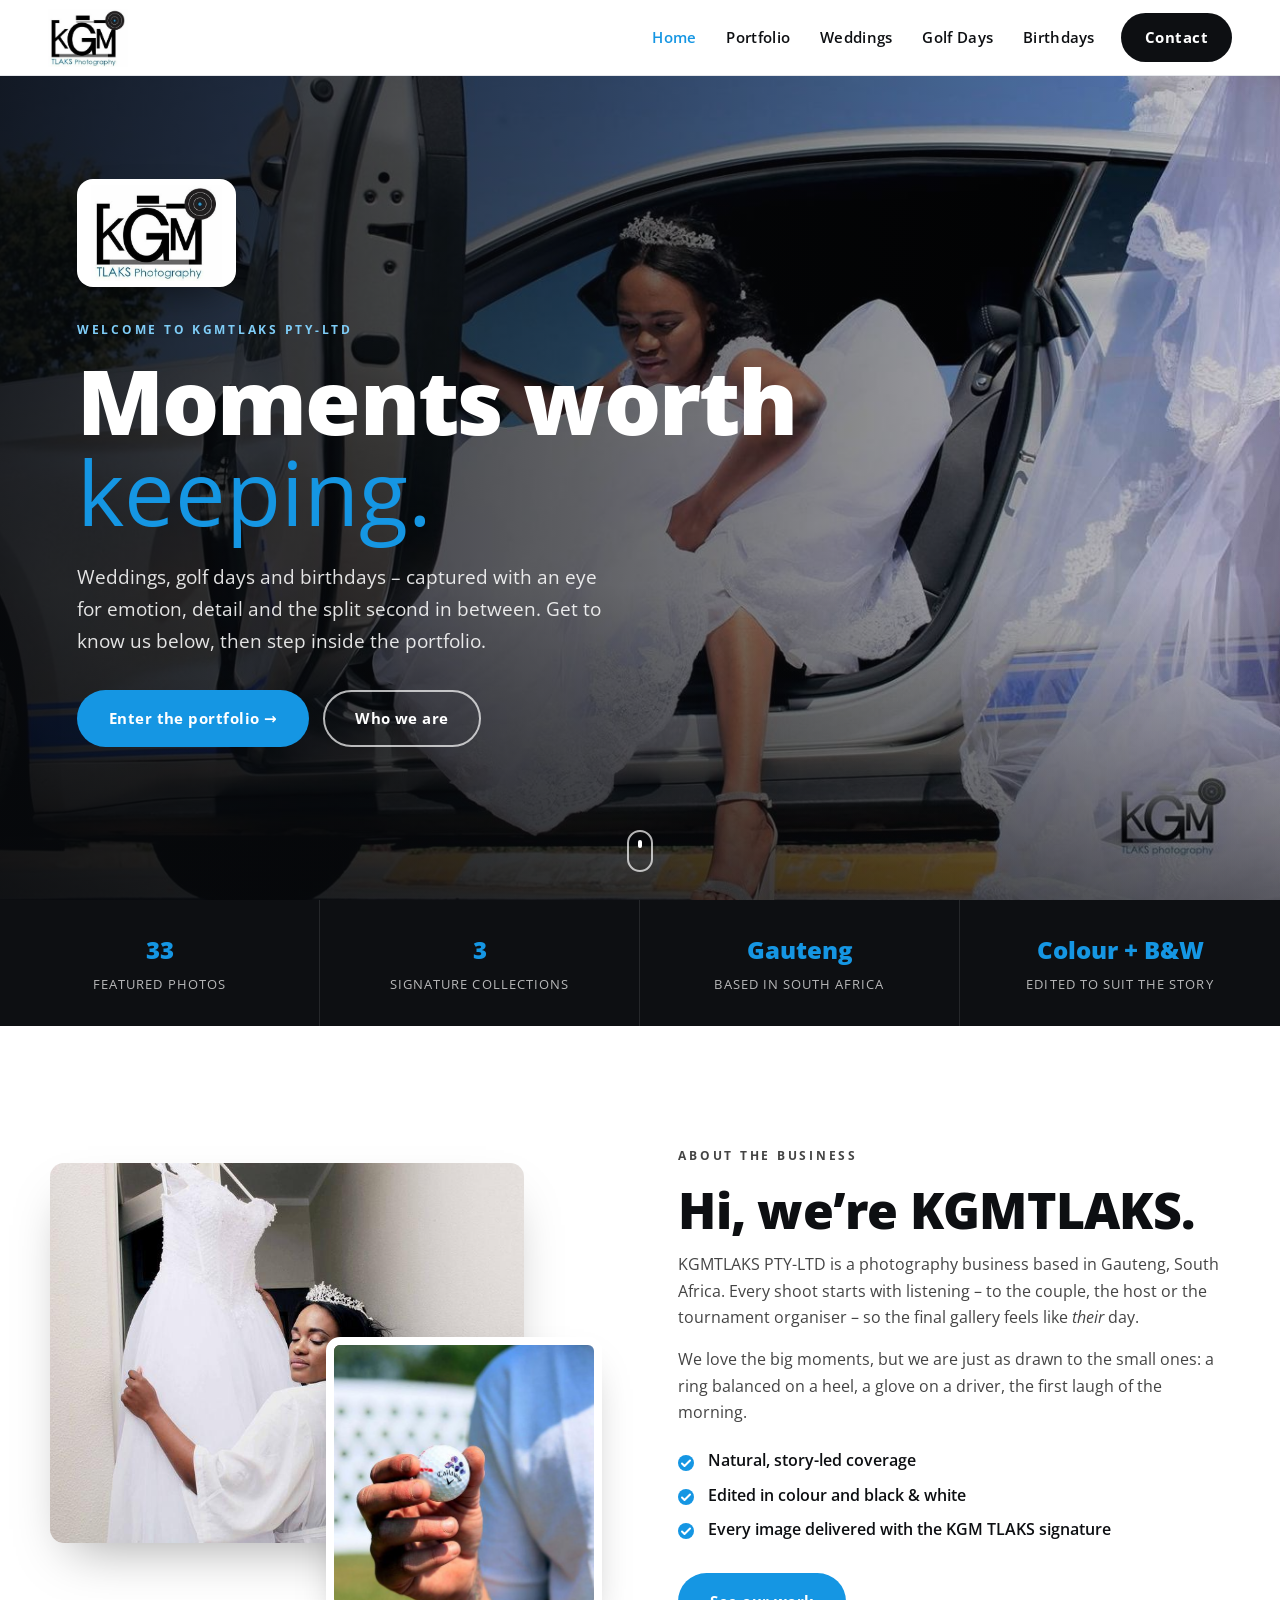
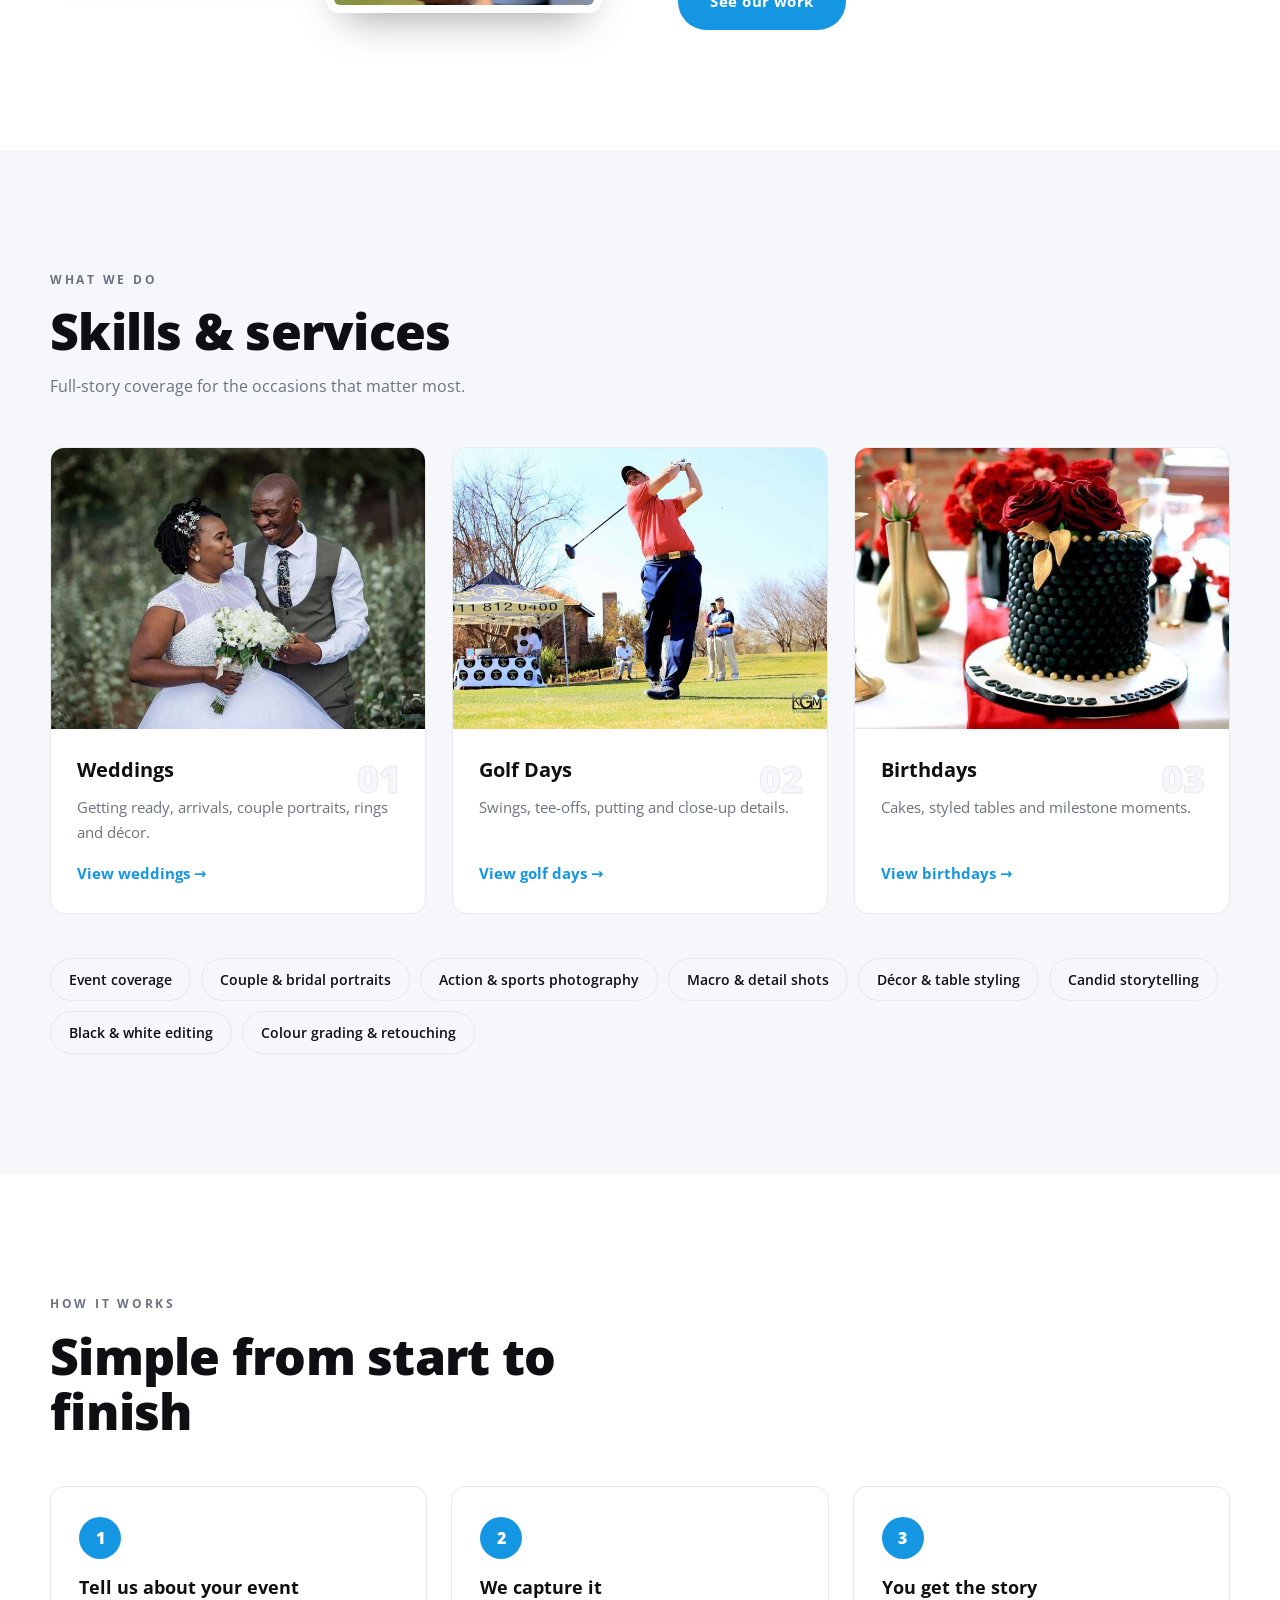
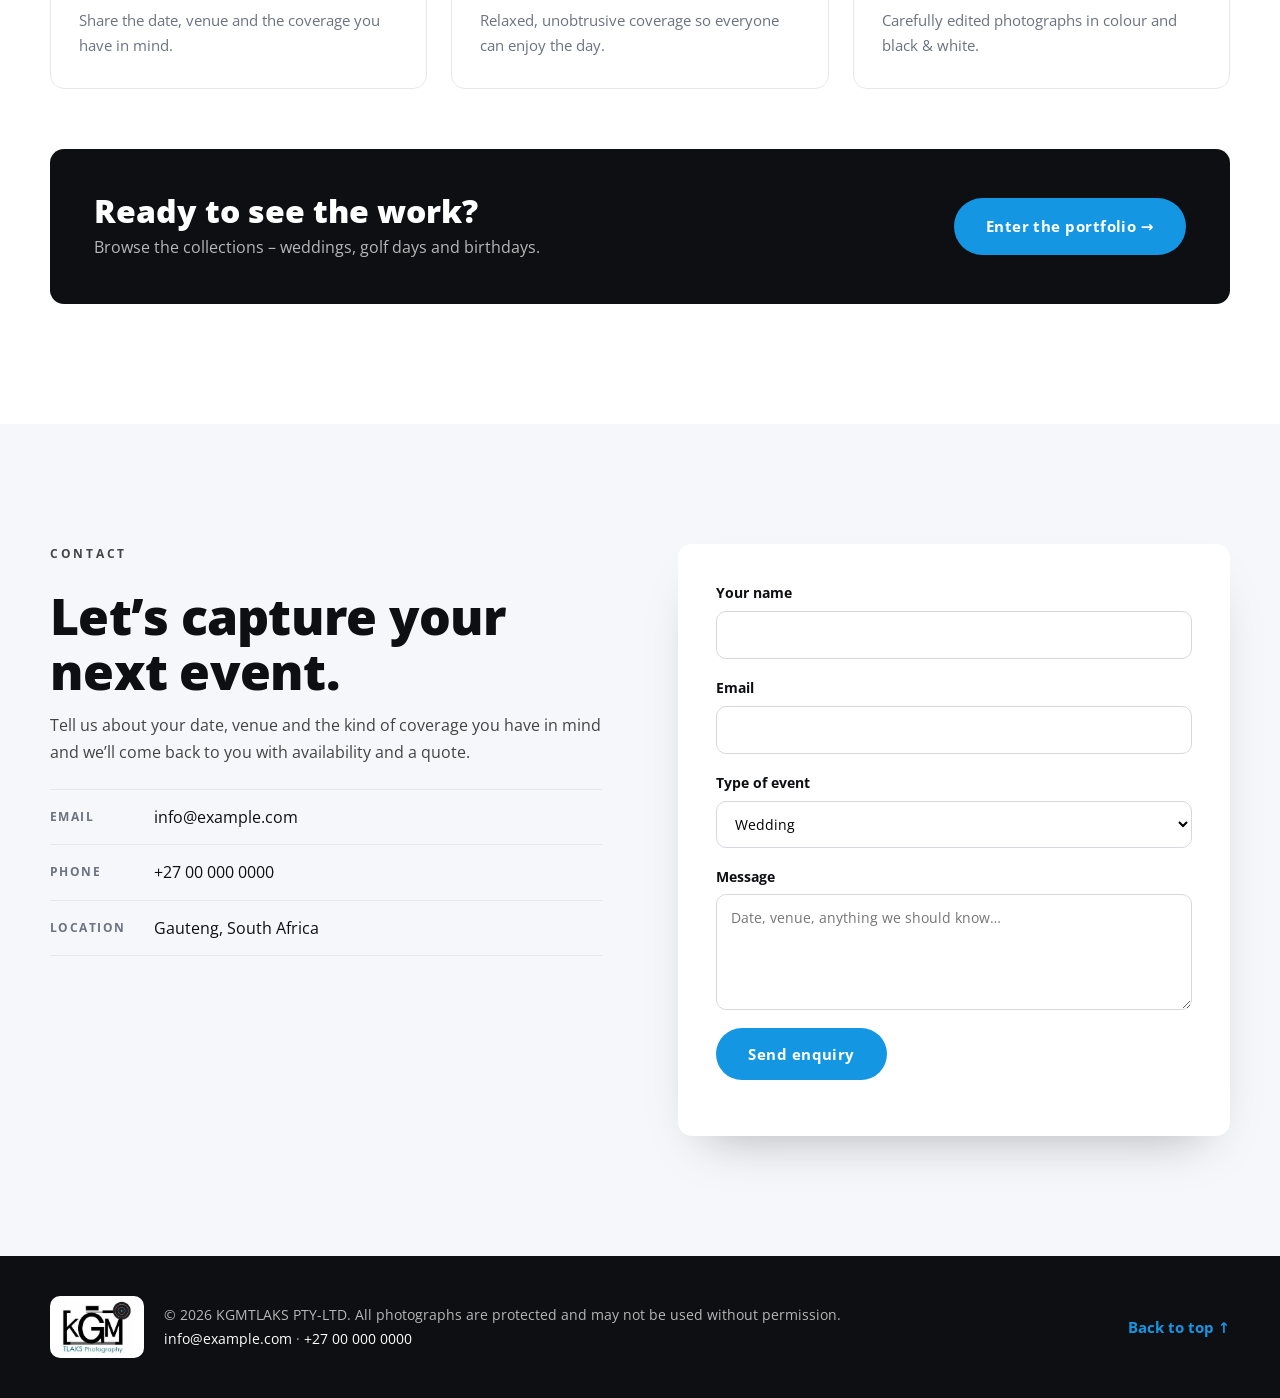
==== commit eb569d07: "Implement code changes to enhance functionality and improve performance" ====
--- a/weddings.html
+++ b/weddings.html
@@ -3,958 +3,495 @@
 <head>
     <meta charset="UTF-8">
     <meta name="viewport" content="width=device-width, initial-scale=1.0">
-    <title>KGMTLAKS PTY-LTD | Wedding Photography</title>
+    <title>KGMTLAKS PTY-LTD | Photography</title>
     <meta name="description" content="KGMTLAKS Photography – wedding, golf day and birthday photography in Gauteng, South Africa.">
     <link rel="preconnect" href="https://fonts.googleapis.com">
     <link rel="preconnect" href="https://fonts.gstatic.com" crossorigin>
     <link href="https://fonts.googleapis.com/css2?family=Open+Sans:ital,wght@0,300..800;1,300..800&family=Permanent+Marker&display=swap" rel="stylesheet">
-    <link rel="icon" type="image/png" href="./imgs/favicon.png">
     <style>
-        :root {
-            --bg: #f5f1ea;
-            --paper: #fffdf9;
-            --ink: #1f2328;
-            --muted: #606a75;
-            --accent: #a67c52;
-            --accent-strong: #7a5637;
-            --line: rgba(31, 35, 40, 0.12);
-            --shadow: 0 18px 45px rgba(0, 0, 0, 0.14);
-            --max: 1180px;
-        }
-
-        * { box-sizing: border-box; }
-        html { scroll-behavior: smooth; }
-        body {
-            margin: 0;
-            font-family: 'Open Sans', Arial, sans-serif;
-            background: var(--bg);
-            color: var(--ink);
-            line-height: 1.6;
-        }
-        img { max-width: 100%; display: block; }
-        a { color: inherit; text-decoration: none; }
-        button, input, select, textarea { font: inherit; }
-
-        header {
-            position: sticky;
-            top: 0;
-            z-index: 100;
-            background: rgba(245, 241, 234, 0.92);
-            backdrop-filter: blur(10px);
-            border-bottom: 1px solid var(--line);
-        }
-        .wrap {
-            width: min(var(--max), calc(100% - 2rem));
-            margin: 0 auto;
-        }
-        .topbar {
-            display: flex;
-            align-items: center;
-            justify-content: space-between;
-            min-height: 76px;
-            gap: 1rem;
-        }
-        .logo-holder { display: inline-flex; }
-        .logo {
-            width: 130px;
-            height: auto;
-            border-radius: 12px;
-            object-fit: cover;
-        }
-        nav ul {
-            list-style: none;
-            display: flex;
-            gap: .45rem;
-            align-items: center;
-            margin: 0;
-            padding: 0;
-        }
-        nav a {
-            display: inline-flex;
-            align-items: center;
-            justify-content: center;
-            padding: .7rem .9rem;
-            border-radius: 999px;
-            font-weight: 600;
-            color: var(--ink);
-            transition: .2s ease;
-        }
-        nav a:hover, nav a.active {
-            background: rgba(166, 124, 82, 0.12);
-            color: var(--accent-strong);
-        }
-        .button {
-            display: inline-flex;
-            align-items: center;
-            justify-content: center;
-            gap: .5rem;
-            border: 1px solid transparent;
-            border-radius: 999px;
-            padding: .9rem 1.3rem;
-            font-weight: 700;
-            letter-spacing: .02em;
-            transition: transform .18s ease, box-shadow .18s ease, background .18s ease;
-            cursor: pointer;
-        }
-        .button:hover { transform: translateY(-1px); }
-        .button.solid {
-            background: var(--accent);
-            color: #fff;
-            box-shadow: 0 12px 22px rgba(166, 124, 82, .2);
-        }
-        .button.solid:hover {
-            background: var(--accent-strong);
-        }
-        .button.ghost {
-            border-color: rgba(255,255,255,0.5);
-            color: #fff;
-            background: rgba(255,255,255,0.04);
-        }
-        .menu-toggle {
-            display: none;
-            background: transparent;
-            border: 0;
-            width: 46px;
-            height: 46px;
-            padding: 0;
-            position: relative;
-            cursor: pointer;
-        }
-        .menu-toggle span {
-            position: absolute;
-            left: 50%;
-            width: 24px;
-            height: 2px;
-            border-radius: 1px;
-            background: var(--ink);
-            transform: translateX(-50%);
-            transition: .2s ease;
-        }
-        .menu-toggle span:nth-child(1) { top: 15px; }
-        .menu-toggle span:nth-child(2) { top: 22px; }
-        .menu-toggle span:nth-child(3) { top: 29px; }
-        .menu-toggle[aria-expanded="true"] span:nth-child(1) { transform: translateX(-50%) rotate(45deg); top: 22px; }
-        .menu-toggle[aria-expanded="true"] span:nth-child(2) { opacity: 0; }
-        .menu-toggle[aria-expanded="true"] span:nth-child(3) { transform: translateX(-50%) rotate(-45deg); top: 22px; }
-
-        .hero {
-            position: relative;
-            min-height: 700px;
-            display: grid;
-            place-items: center;
-            overflow: hidden;
-            background: #1d1c1a;
-        }
-        .hero-bg {
-            position: absolute;
-            inset: 0;
-            background-size: cover;
-            background-position: center;
-            filter: saturate(0.9) brightness(0.7);
-            transform: scale(1.04);
-        }
-        .hero::after {
-            content: "";
-            position: absolute;
-            inset: 0;
-            background: linear-gradient(90deg, rgba(14,14,15,0.72), rgba(14,14,15,0.38));
-        }
-        .hero-inner {
-            position: relative;
-            z-index: 1;
-            width: min(var(--max), calc(100% - 2rem));
-            color: #fff;
-            padding-top: 2rem;
-            padding-bottom: 2rem;
-        }
-        .hero-logo {
-            width: 120px;
-            margin-bottom: 1.25rem;
-            border-radius: 15px;
-            overflow: hidden;
-            box-shadow: var(--shadow);
-        }
-        .eyebrow {
-            margin: 0 0 1rem;
-            letter-spacing: .12em;
-            text-transform: uppercase;
-            font-weight: 700;
-            font-size: .72rem;
-            color: #f0d5ae;
-        }
-        h1, h2, h3 {
-            margin-top: 0;
-            line-height: 1.08;
-            letter-spacing: -.03em;
-            font-family: 'Permanent Marker', 'Open Sans', sans-serif;
-        }
-        h1 {
-            max-width: 580px;
-            font-size: clamp(2.7rem, 5vw, 5.2rem);
-            margin-bottom: 1rem;
-        }
-        h1 span { color: #f0d5ae; }
-        .lead {
-            max-width: 620px;
-            font-size: clamp(1.02rem, 2vw, 1.15rem);
-            color: rgba(255,255,255,0.88);
-            margin: 0 0 2rem;
-        }
-        .hero-cta {
-            display: flex;
-            flex-wrap: wrap;
-            gap: 1rem;
-        }
-        .scroll-cue {
-            position: absolute;
-            left: 50%;
-            bottom: 2rem;
-            transform: translateX(-50%);
-            z-index: 1;
-            width: 36px;
-            height: 56px;
-            border: 2px solid rgba(255,255,255,0.8);
-            border-radius: 18px;
-        }
-        .scroll-cue span {
-            position: absolute;
-            top: 8px;
-            left: 50%;
-            width: 8px;
-            height: 8px;
-            border-radius: 50%;
-            background: #fff;
-            transform: translateX(-50%);
-            animation: scrollCue 1.8s infinite ease-in-out;
-        }
-        @keyframes scrollCue {
-            0% { opacity: 0; transform: translate(-50%, -5px); }
-            30% { opacity: 1; }
-            100% { opacity: 0; transform: translate(-50%, 18px); }
-        }
-
-        .stats {
-            display: grid;
-            grid-template-columns: repeat(4, minmax(0, 1fr));
-            gap: 1rem;
-            width: min(var(--max), calc(100% - 2rem));
-            margin: -2.5rem auto 0;
-            position: relative;
-            z-index: 2;
-        }
-        .stats > div {
-            background: rgba(255, 253, 249, 0.9);
-            border: 1px solid var(--line);
-            border-radius: 20px;
-            box-shadow: var(--shadow);
-            padding: 1.2rem 1rem;
-            display: grid;
-            place-items: center;
-            text-align: center;
-        }
-        .stats strong {
-            font-size: clamp(1.6rem, 2vw, 2.3rem);
-            display: block;
-            color: var(--accent-strong);
-            margin-bottom: .2rem;
-        }
-        .stats span {
-            color: var(--muted);
-            font-size: .9rem;
-        }
-
-        .section {
-            padding: 5.5rem 0;
-        }
-        .section.soft {
-            background: rgba(255,255,255,0.34);
-        }
-        .section-head {
-            max-width: 620px;
-            margin: 0 auto 2.5rem;
-            text-align: center;
-        }
-        .section-head h2 {
-            font-size: clamp(2rem, 3vw, 3rem);
-            margin-bottom: .7rem;
-            color: var(--ink);
-        }
-        .section-head p:last-child {
-            color: var(--muted);
-            margin-bottom: 0;
-        }
-
-        .about {
-            display: grid;
-            grid-template-columns: 1.05fr 1fr;
-            gap: 3rem;
-            align-items: center;
-        }
-        .about-img {
-            display: grid;
-            grid-template-columns: 1.3fr .7fr;
-            gap: 1rem;
-            align-items: end;
-        }
-        .about-img img {
-            width: 100%;
-            height: 100%;
-            border-radius: 22px;
-            object-fit: cover;
-            box-shadow: var(--shadow);
-        }
-        .about-img .small {
-            transform: translateY(-2.8rem);
-        }
-        .about-text h2 {
-            font-size: clamp(2rem, 3vw, 3rem);
-            margin-bottom: 1rem;
-        }
-        .about-text p {
-            color: var(--muted);
-            margin-bottom: 1rem;
-        }
-        .ticks {
-            list-style: none;
-            padding: 0;
-            margin: 1.4rem 0 2rem;
-            display: grid;
-            gap: .8rem;
-        }
-        .ticks li {
-            position: relative;
-            padding-left: 1.7rem;
-            color: var(--ink);
-            font-weight: 600;
-        }
-        .ticks li::before {
-            content: "✓";
-            position: absolute;
-            left: 0;
-            top: 0;
-            color: var(--accent-strong);
-        }
-
-        .cards {
-            display: grid;
-            grid-template-columns: repeat(3, minmax(0, 1fr));
-            gap: 1.5rem;
-        }
-        .card {
-            display: block;
-            overflow: hidden;
-            background: rgba(255,255,255,0.75);
-            border: 1px solid var(--line);
-            border-radius: 22px;
-            box-shadow: 0 10px 24px rgba(0,0,0,0.06);
-            transition: transform .18s ease, box-shadow .18s ease;
-        }
-        .card:hover {
-            transform: translateY(-4px);
-            box-shadow: 0 18px 30px rgba(0,0,0,0.1);
-        }
-        .card img {
-            width: 100%;
-            height: 260px;
-            object-fit: cover;
-        }
-        .card-body {
-            padding: 1.2rem 1.2rem 1.5rem;
-        }
-        .num {
-            display: inline-block;
-            color: var(--accent-strong);
-            font-weight: 800;
-            letter-spacing: .12em;
-            font-size: .76rem;
-            margin-bottom: .4rem;
-        }
-        .card-body h3 {
-            font-size: 1.6rem;
-            margin-bottom: .4rem;
-            color: var(--ink);
-            font-family: 'Open Sans', Arial, sans-serif;
-        }
-        .card-body p {
-            color: var(--muted);
-            margin: 0 0 .9rem;
-        }
-        .link {
-            color: var(--accent-strong);
-            font-weight: 700;
-        }
-
-        .skill-tags {
-            list-style: none;
-            padding: 0;
-            margin: 2rem auto 0;
-            display: flex;
-            flex-wrap: wrap;
-            justify-content: center;
-            gap: .7rem;
-            max-width: 900px;
-        }
-        .skill-tags li {
-            background: rgba(166,124,82,0.08);
-            color: var(--accent-strong);
-            border: 1px solid rgba(122,86,55,0.18);
-            border-radius: 999px;
-            padding: .5rem .85rem;
-            font-size: .9rem;
-            font-weight: 600;
-        }
-
-        .steps {
-            list-style: none;
-            display: grid;
-            grid-template-columns: repeat(3, minmax(0, 1fr));
-            gap: 1.25rem;
-            padding: 0;
-            margin: 0 auto 2.5rem;
-        }
-        .steps li {
-            background: rgba(255,255,255,0.78);
-            border: 1px solid var(--line);
-            border-radius: 20px;
-            padding: 1.5rem 1.2rem;
-            position: relative;
-        }
-        .steps span {
-            display: inline-flex;
-            width: 42px;
-            height: 42px;
-            justify-content: center;
-            align-items: center;
-            background: var(--accent);
-            color: #fff;
-            border-radius: 50%;
-            font-weight: 800;
-            margin-bottom: 1rem;
-        }
-        .steps h3 {
-            font-size: 1.35rem;
-            margin-bottom: .5rem;
-            font-family: 'Open Sans', Arial, sans-serif;
-        }
-        .steps p {
-            color: var(--muted);
-            margin: 0;
-        }
-
-        .enter-banner {
-            background: linear-gradient(135deg, rgba(33,34,38,0.96), rgba(62,52,45,0.96));
-            color: #fff;
-            border-radius: 26px;
-            padding: clamp(1.3rem, 4vw, 2.2rem);
-            display: flex;
-            align-items: center;
-            justify-content: space-between;
-            gap: 1rem;
-            box-shadow: var(--shadow);
-        }
-        .enter-banner h2 {
-            margin-bottom: .4rem;
-            font-size: clamp(1.7rem, 2.5vw, 2.5rem);
-            font-family: 'Open Sans', Arial, sans-serif;
-        }
-        .enter-banner p {
-            margin: 0;
-            color: rgba(255,255,255,0.78);
-        }
-
-        .contact-grid {
-            display: grid;
-            grid-template-columns: .95fr 1.05fr;
-            gap: 2rem;
-            align-items: start;
-        }
-        .contact h2 {
-            font-size: clamp(2rem, 3vw, 3rem);
-            margin-bottom: 1rem;
-        }
-        .contact p {
-            color: var(--muted);
-        }
-        .contact-list {
-            list-style: none;
-            padding: 0;
-            margin: 1.5rem 0 0;
-            display: grid;
-            gap: .9rem;
-        }
-        .contact-list li {
-            display: grid;
-            grid-template-columns: 90px 1fr;
-            gap: .8rem;
-            color: var(--ink);
-        }
-        .contact-list span {
-            color: var(--muted);
-            font-weight: 700;
-        }
-        form {
-            display: grid;
-            gap: 1rem;
-            background: rgba(255,255,255,0.75);
-            border: 1px solid var(--line);
-            border-radius: 20px;
-            padding: 1.4rem;
-            box-shadow: var(--shadow);
-        }
-        label {
-            display: grid;
-            gap: .45rem;
-            color: var(--ink);
-            font-weight: 600;
-        }
-        input, select, textarea {
-            width: 100%;
-            border: 1px solid rgba(31,35,40,0.2);
-            border-radius: 12px;
-            padding: .85rem .9rem;
-            background: #fff;
-            color: var(--ink);
-        }
-        textarea { min-height: 130px; resize: vertical; }
-        .form-note {
-            min-height: 1.5em;
-            margin: 0;
-            color: var(--accent-strong);
-            font-weight: 600;
-        }
-
-        footer {
-            border-top: 1px solid var(--line);
-            background: rgba(255,255,255,0.5);
-            padding: 1.8rem 0;
-        }
-        .foot {
-            display: flex;
-            justify-content: space-between;
-            gap: 1rem;
-            align-items: center;
-        }
-        .foot-logo {
-            width: 90px;
-            border-radius: 12px;
-            overflow: hidden;
-        }
-        .foot p {
-            text-align: center;
-            color: var(--muted);
-            margin: 0;
-            flex: 1;
-        }
-
-        .lightbox {
-            position: fixed;
-            inset: 0;
-            display: none;
-            background: rgba(8, 8, 10, 0.88);
-            z-index: 400;
-            place-items: center;
-            padding: 1rem;
-        }
-        .lightbox.open { display: grid; }
-        .lightbox figure {
-            position: relative;
-            width: min(80vw, 900px);
-            margin: 0;
-            background: #101215;
-            border-radius: 18px;
-            overflow: hidden;
-            box-shadow: var(--shadow);
-        }
-        .lightbox img {
-            width: 100%;
-            max-height: 80vh;
-            object-fit: cover;
-        }
-        .lightbox figcaption {
-            padding: .9rem 1rem;
-            color: #fff;
-            background: rgba(0,0,0,.2);
-        }
-        .lb-close, .lb-nav {
-            position: absolute;
-            z-index: 2;
-            border: 0;
-            background: rgba(255,255,255,0.1);
-            color: #fff;
-            cursor: pointer;
-        }
-        .lb-close {
-            top: 1.25rem;
-            right: 1.25rem;
-            width: 46px;
-            height: 46px;
-            border-radius: 50%;
-            font-size: 2rem;
-        }
-        .lb-nav {
-            top: 50%;
-            width: 52px;
-            height: 52px;
-            font-size: 2rem;
-            border-radius: 50%;
-            transform: translateY(-50%);
-        }
-        .lb-nav.prev { left: 1rem; }
-        .lb-nav.next { right: 1rem; }
-
-        .reveal {
-            opacity: 0;
-            transform: translateY(24px);
-            transition: opacity 0.5s ease, transform 0.5s ease;
-        }
-        .reveal.visible {
-            opacity: 1;
-            transform: translateY(0);
-        }
-
-        @media (max-width: 900px) {
-            .cards,
-            .steps,
-            .stats,
-            .contact-grid,
-            .about {
-                grid-template-columns: 1fr;
-            }
-            .stats { margin-top: 1.5rem; }
-            .enter-banner,
-            .foot {
-                flex-direction: column;
-                text-align: center;
-            }
-            .foot p { order: 2; }
-        }
-
-        @media (max-width: 760px) {
-            .menu-toggle { display: block; }
-            nav {
-                position: absolute;
-                left: 1rem;
-                right: 1rem;
-                top: calc(100% + .8rem);
-                background: rgba(255,255,255,0.98);
-                border: 1px solid var(--line);
-                border-radius: 18px;
-                box-shadow: var(--shadow);
-                display: none;
-            }
-            nav.open { display: block; }
-            nav ul {
-                display: grid;
-                padding: .8rem;
-            }
-            nav a {
-                justify-content: flex-start;
-            }
-            .hero { min-height: 600px; }
-            .about-img {
-                grid-template-columns: 1fr;
-            }
-            .about-img .small { transform: none; }
-        }
-    </style>
+:root{
+  --blue:#1596e3;
+  --blue-dark:#0f6fa8;
+  --ink:#0d0f12;
+  --ink-2:#171a1f;
+  --grey:#6b7280;
+  --line:#e6e8ec;
+  --bg:#ffffff;
+  --soft:#f5f7fa;
+  --radius:14px;
+  --head-h:76px;
+}
+*{box-sizing:border-box;margin:0;padding:0}
+html{scroll-behavior:smooth;scroll-padding-top:var(--head-h)}
+body{font-family:"Open Sans",system-ui,-apple-system,"Segoe UI",Roboto,Arial,sans-serif;color:var(--ink);background:var(--bg);line-height:1.65;-webkit-font-smoothing:antialiased}
+img{display:block;max-width:100%}
+a{color:inherit;text-decoration:none}
+ul{list-style:none}
+.wrap{width:min(1180px,100% - 48px);margin-inline:auto}
+
+/* ---------- Header ---------- */
+header#top{position:fixed;inset:0 0 auto 0;height:var(--head-h);z-index:50;display:flex;align-items:center;justify-content:space-between;padding:0 clamp(16px,4vw,48px);background:#fff;border-bottom:1px solid var(--line)}
+.logo-holder{display:flex;align-items:center}
+.logo{height:58px;width:auto}
+nav ul{display:flex;align-items:center;gap:6px}
+nav a{display:block;padding:8px 14px;font-weight:600;font-size:.92rem;letter-spacing:.02em;border-radius:999px;transition:color .2s,background .2s}
+nav a:hover,nav a.active{color:var(--blue)}
+nav a.button{background:var(--ink);color:#fff;padding:10px 22px;margin-left:8px}
+nav a.button:hover{background:var(--blue);color:#fff}
+.menu-toggle{display:none;width:44px;height:44px;background:none;border:0;cursor:pointer;flex-direction:column;justify-content:center;align-items:center;gap:5px}
+.menu-toggle span{width:24px;height:2px;background:var(--ink);transition:transform .25s,opacity .25s}
+.menu-toggle[aria-expanded="true"] span:nth-child(1){transform:translateY(7px) rotate(45deg)}
+.menu-toggle[aria-expanded="true"] span:nth-child(2){opacity:0}
+.menu-toggle[aria-expanded="true"] span:nth-child(3){transform:translateY(-7px) rotate(-45deg)}
+
+/* ---------- Buttons ---------- */
+.button{display:inline-block;font-family:inherit;font-weight:700;font-size:.95rem;letter-spacing:.03em;padding:14px 30px;border-radius:999px;border:2px solid transparent;cursor:pointer;transition:all .2s}
+.button.solid{background:var(--blue);color:#fff}
+.button.solid:hover{background:var(--blue-dark);transform:translateY(-2px)}
+.button.ghost{border-color:rgba(255,255,255,.7);color:#fff}
+.button.ghost:hover{background:#fff;color:var(--ink)}
+.link{font-weight:700;color:var(--blue);font-size:.92rem}
+.link:hover{text-decoration:underline}
+
+/* ---------- Hero ---------- */
+.hero{position:relative;min-height:100vh;min-height:100svh;display:flex;align-items:center;color:#fff;padding:calc(var(--head-h) + 40px) clamp(20px,6vw,90px) 90px;overflow:hidden;background:var(--ink)}
+.hero-bg{position:absolute;inset:0;background-size:cover;background-position:center 35%;transform:scale(1.04);animation:drift 22s ease-in-out infinite alternate}
+.hero::after{content:"";position:absolute;inset:0;background:linear-gradient(90deg,rgba(7,9,12,.88) 0%,rgba(7,9,12,.62) 45%,rgba(7,9,12,.15) 100%),linear-gradient(0deg,rgba(7,9,12,.55),transparent 35%)}
+@keyframes drift{to{transform:scale(1.12) translateX(-1.5%)}}
+.hero-inner{position:relative;z-index:2;max-width:860px}
+.eyebrow{font-size:.78rem;font-weight:700;letter-spacing:.22em;text-transform:uppercase;color:var(--blue);margin-bottom:14px}
+.hero .eyebrow{color:#7fcdf7}
+.hero h1{font-size:clamp(2.8rem,7.5vw,5.6rem);line-height:1.02;font-weight:800;letter-spacing:-.02em}
+.hero h1 span{font-family:"Permanent Marker","Open Sans",cursive;font-weight:400;color:var(--blue);letter-spacing:0}
+.lead{font-size:clamp(1.02rem,1.6vw,1.2rem);max-width:540px;margin:24px 0 34px;color:rgba(255,255,255,.88)}
+.hero-cta{display:flex;flex-wrap:wrap;gap:14px}
+.scroll-cue{position:absolute;left:50%;bottom:28px;z-index:2;width:26px;height:42px;border:2px solid rgba(255,255,255,.7);border-radius:20px;transform:translateX(-50%)}
+.scroll-cue span{position:absolute;left:50%;top:8px;width:4px;height:8px;border-radius:2px;background:#fff;transform:translateX(-50%);animation:cue 1.6s infinite}
+@keyframes cue{0%{opacity:1;transform:translate(-50%,0)}100%{opacity:0;transform:translate(-50%,14px)}}
+
+/* ---------- Stats ---------- */
+.stats{display:grid;grid-template-columns:repeat(4,1fr);background:var(--ink);color:#fff}
+.stats div{padding:30px 20px;text-align:center;border-right:1px solid rgba(255,255,255,.1)}
+.stats div:last-child{border:0}
+.stats strong{display:block;font-size:1.5rem;font-weight:800;color:var(--blue)}
+.stats span{font-size:.82rem;letter-spacing:.08em;text-transform:uppercase;color:rgba(255,255,255,.7)}
+
+/* ---------- Sections ---------- */
+.section{padding:clamp(70px,10vw,120px) 0}
+.section.dark{background:var(--ink-2);color:#fff}
+.section-head{max-width:640px;margin-bottom:48px}
+.section-head h2,.about-text h2,.contact h2{font-size:clamp(2rem,4.5vw,3.1rem);line-height:1.1;font-weight:800;letter-spacing:-.015em;margin-bottom:14px}
+.section-head p{color:var(--grey)}
+.dark .section-head p{color:rgba(255,255,255,.65)}
+
+/* Cards */
+.cards{display:grid;grid-template-columns:repeat(3,1fr);gap:26px}
+.card{background:#fff;border:1px solid var(--line);border-radius:var(--radius);overflow:hidden;transition:transform .3s,box-shadow .3s;cursor:pointer}
+.card:hover{transform:translateY(-6px);box-shadow:0 22px 44px -18px rgba(13,15,18,.3)}
+.card img{width:100%;aspect-ratio:4/3;object-fit:cover;transition:transform .6s}
+.card:hover img{transform:scale(1.05)}
+.card{display:flex;flex-direction:column}
+.card img{overflow:hidden}
+.card-body{padding:24px 26px 28px;position:relative;display:flex;flex-direction:column;flex:1}
+.card-body .num{position:absolute;top:18px;right:24px;font-weight:800;font-size:2.4rem;color:var(--soft);-webkit-text-stroke:1px var(--line)}
+.card h3{font-size:1.28rem;font-weight:700;margin-bottom:8px;padding-right:50px}
+.card p{color:var(--grey);font-size:.95rem;margin-bottom:16px;flex:1}
+.skill-tags{display:flex;flex-wrap:wrap;gap:10px;margin-top:44px}
+.skill-tags li{padding:9px 18px;border:1px solid var(--line);border-radius:999px;font-size:.88rem;font-weight:600;background:var(--soft)}
+.skill-tags li:hover{border-color:var(--blue);color:var(--blue)}
+
+/* Filters + gallery */
+.filters{display:flex;flex-wrap:wrap;gap:10px;margin-bottom:34px}
+.filters button{font-family:inherit;font-weight:600;font-size:.92rem;padding:10px 22px;border-radius:999px;border:1px solid rgba(255,255,255,.25);background:transparent;color:#fff;cursor:pointer;transition:all .2s}
+.filters button small{opacity:.6;margin-left:4px}
+.filters button:hover{border-color:var(--blue)}
+.filters button.active{background:var(--blue);border-color:var(--blue)}
+.gallery{columns:3 300px;column-gap:16px}
+.g-item{break-inside:avoid;margin-bottom:16px;position:relative;border-radius:10px;overflow:hidden;cursor:zoom-in;background:#222;animation:fadeUp .5s both}
+.g-item img{width:100%;height:auto;transition:transform .5s,filter .3s}
+.g-item:hover img{transform:scale(1.04);filter:brightness(.78)}
+.g-item .tag{position:absolute;left:12px;bottom:12px;font-size:.72rem;font-weight:700;letter-spacing:.12em;text-transform:uppercase;background:rgba(13,15,18,.78);padding:5px 12px;border-radius:999px;opacity:0;transform:translateY(6px);transition:all .25s}
+.g-item:hover .tag,.g-item:focus-visible .tag{opacity:1;transform:none}
+.g-item.hide{display:none}
+@keyframes fadeUp{from{opacity:0;transform:translateY(14px)}to{opacity:1;transform:none}}
+
+/* About */
+.about{display:grid;grid-template-columns:1fr 1fr;gap:clamp(30px,6vw,80px);align-items:center}
+.about-img{position:relative;padding-bottom:70px}
+.about-img>img:first-child{width:86%;border-radius:var(--radius);aspect-ratio:4/3.2;object-fit:cover;box-shadow:0 24px 50px -20px rgba(0,0,0,.35)}
+.about-img .small{position:absolute;right:0;bottom:0;width:50%;aspect-ratio:1;object-fit:cover;border-radius:var(--radius);border:8px solid #fff;box-shadow:0 20px 40px -18px rgba(0,0,0,.4)}
+.about-text p{color:#444;margin-bottom:16px}
+.ticks{margin:22px 0 30px}
+.ticks li{position:relative;padding-left:30px;margin-bottom:8px;font-weight:600}
+.ticks li::before{content:"";position:absolute;left:0;top:.45em;width:16px;height:16px;border-radius:50%;background:var(--blue) url("data:image/svg+xml,%3Csvg xmlns='http://www.w3.org/2000/svg' viewBox='0 0 16 16'%3E%3Cpath d='M4 8.5l2.5 2.5L12 5.5' fill='none' stroke='white' stroke-width='2' stroke-linecap='round' stroke-linejoin='round'/%3E%3C/svg%3E") center/contain no-repeat}
+
+/* Contact */
+.contact{background:var(--soft)}
+.contact-grid{display:grid;grid-template-columns:1fr 1fr;gap:clamp(30px,6vw,80px);align-items:start}
+.contact p{color:#444;margin-bottom:24px}
+.contact-list li{display:flex;gap:20px;padding:14px 0;border-top:1px solid var(--line)}
+.contact-list li:last-child{border-bottom:1px solid var(--line)}
+.contact-list span{width:84px;font-size:.78rem;font-weight:700;letter-spacing:.12em;text-transform:uppercase;color:var(--grey);padding-top:3px}
+.contact-list a:hover{color:var(--blue)}
+form{background:#fff;padding:clamp(22px,4vw,38px);border-radius:var(--radius);box-shadow:0 24px 50px -28px rgba(13,15,18,.35);display:grid;gap:18px}
+label{display:grid;gap:6px;font-size:.85rem;font-weight:700}
+input,select,textarea{font:inherit;font-weight:400;padding:12px 14px;border:1px solid #d5d9df;border-radius:10px;background:#fff;transition:border .2s,box-shadow .2s}
+input:focus,select:focus,textarea:focus{outline:0;border-color:var(--blue);box-shadow:0 0 0 3px rgba(21,150,227,.2)}
+input.err,textarea.err{border-color:#d33}
+form .button{justify-self:start}
+.form-note{font-size:.88rem;margin:0!important;color:var(--blue-dark)!important;font-weight:600}
+
+/* Footer */
+footer{background:var(--ink);color:rgba(255,255,255,.7);padding:40px 0;font-size:.88rem}
+.foot{display:flex;flex-wrap:wrap;align-items:center;justify-content:space-between;gap:20px}
+.foot-logo{background:#fff;border-radius:10px;padding:4px 10px}
+.foot-logo img{height:54px}
+.foot p{flex:1;min-width:240px}
+
+/* Lightbox */
+.lightbox{position:fixed;inset:0;z-index:100;background:rgba(5,6,8,.95);display:none;align-items:center;justify-content:center;padding:50px 70px}
+.lightbox.open{display:flex}
+.lightbox figure{max-width:100%;max-height:100%;text-align:center}
+.lightbox img{max-width:100%;max-height:calc(100vh - 140px);object-fit:contain;border-radius:6px;margin-inline:auto}
+.lightbox figcaption{color:rgba(255,255,255,.8);margin-top:14px;font-size:.92rem}
+.lb-close,.lb-nav{position:absolute;background:rgba(255,255,255,.1);color:#fff;border:0;cursor:pointer;border-radius:50%;width:48px;height:48px;font-size:1.4rem;transition:background .2s}
+.lb-close:hover,.lb-nav:hover{background:var(--blue)}
+.lb-close{top:18px;right:18px;font-size:2rem;line-height:1}
+.lb-nav{top:50%;transform:translateY(-50%)}
+.lb-nav.prev{left:14px}.lb-nav.next{right:14px}
+
+/* Reveal */
+.reveal{opacity:0;transform:translateY(24px);transition:opacity .7s,transform .7s}
+.reveal.in{opacity:1;transform:none}
+
+/* ---------- Responsive ---------- */
+@media (max-width:900px){
+  .cards{grid-template-columns:1fr}
+  .about,.contact-grid{grid-template-columns:1fr}
+  .stats{grid-template-columns:1fr 1fr}
+  .stats div:nth-child(2){border-right:0}
+  .stats div:nth-child(-n+2){border-bottom:1px solid rgba(255,255,255,.1)}
+  .menu-toggle{display:flex}
+  nav{position:absolute;top:var(--head-h);left:0;right:0;background:#fff;border-bottom:1px solid var(--line);max-height:0;overflow:hidden;transition:max-height .3s}
+  nav.open{max-height:360px}
+  nav ul{flex-direction:column;align-items:stretch;padding:12px 20px 22px;gap:2px}
+  nav a{padding:12px 6px;border-radius:8px}
+  nav a.button{margin:10px 0 0;text-align:center}
+}
+@media (max-width:600px){
+  .gallery{columns:2 140px;column-gap:10px}
+  .g-item{margin-bottom:10px}
+  .lightbox{padding:60px 12px}
+  .lb-nav{top:auto;bottom:12px;transform:none}
+  .hero::after{background:linear-gradient(0deg,rgba(7,9,12,.9) 0%,rgba(7,9,12,.5) 70%,rgba(7,9,12,.4))}
+  .logo{height:46px}
+}
+@media (prefers-reduced-motion:reduce){
+  *{animation:none!important;transition:none!important}
+  html{scroll-behavior:auto}
+}
+
+
+/* ================= Multi-page additions ================= */
+nav a{padding:8px 12px}
+.hero-logo{display:inline-block;background:#fff;border-radius:16px;padding:6px 14px;margin-bottom:26px;box-shadow:0 18px 40px -16px rgba(0,0,0,.6)}
+.hero-logo img{height:96px;width:auto}
+.section.soft{background:var(--soft)}
+a.card{color:inherit}
+a.card .link{margin-top:auto}
+.hero .hero-inner h1{max-width:760px}
+
+.page-hero{position:relative;color:#fff;display:flex;align-items:flex-end;min-height:62vh;padding:calc(var(--head-h) + 60px) clamp(20px,6vw,90px) 60px;overflow:hidden;background:var(--ink)}
+.page-hero.small-hero{min-height:48vh}
+.page-hero .hero-bg{position:absolute;inset:0;background-size:cover;background-position:center 30%}
+.page-hero::after{content:"";position:absolute;inset:0;background:linear-gradient(0deg,rgba(7,9,12,.92) 0%,rgba(7,9,12,.55) 55%,rgba(7,9,12,.35) 100%)}
+.page-hero .hero-inner{position:relative;z-index:2;max-width:820px}
+.page-hero h1{font-size:clamp(2.6rem,7vw,5rem);line-height:1.05;font-weight:800;letter-spacing:-.02em}
+.page-hero h1 span{font-family:"Permanent Marker","Open Sans",cursive;font-weight:400;color:var(--blue)}
+.page-hero .eyebrow{color:#7fcdf7}
+.crumbs{font-size:.85rem;color:rgba(255,255,255,.75);margin-bottom:12px}
+.crumbs a:hover{color:#fff;text-decoration:underline}
+.chips{display:flex;flex-wrap:wrap;gap:10px}
+.chips a{padding:9px 18px;border-radius:999px;border:1px solid rgba(255,255,255,.4);font-size:.88rem;font-weight:600;transition:all .2s;backdrop-filter:blur(4px)}
+.chips a small{opacity:.7;margin-left:4px}
+.chips a:hover{background:var(--blue);border-color:var(--blue)}
+
+/* Collection cards */
+.coll-grid{display:grid;grid-template-columns:repeat(3,1fr);gap:24px}
+.coll-grid.two{grid-template-columns:repeat(2,1fr)}
+.coll-card{position:relative;display:block;border-radius:var(--radius);overflow:hidden;aspect-ratio:3/4;background:#111;color:#fff;box-shadow:0 20px 40px -22px rgba(0,0,0,.5)}
+.coll-grid.two .coll-card{aspect-ratio:16/10}
+.coll-card img{position:absolute;inset:0;width:100%;height:100%;object-fit:cover;transition:transform .7s}
+.coll-card:hover img{transform:scale(1.07)}
+.coll-over{position:absolute;inset:0;display:flex;flex-direction:column;justify-content:flex-end;padding:28px;background:linear-gradient(0deg,rgba(7,9,12,.9) 0%,rgba(7,9,12,.35) 55%,transparent 100%)}
+.coll-tag{font-size:.72rem;font-weight:700;letter-spacing:.16em;text-transform:uppercase;color:#7fcdf7;margin-bottom:6px}
+.coll-over h3{font-size:1.9rem;font-weight:800;line-height:1.1;margin-bottom:6px}
+.coll-over p{font-size:.92rem;color:rgba(255,255,255,.82);margin-bottom:14px}
+.coll-go{font-weight:700;font-size:.9rem;color:#fff;border-bottom:2px solid var(--blue);align-self:flex-start;padding-bottom:2px}
+
+/* Groups on collection pages */
+.section.groups{padding-top:70px}
+.group{margin-bottom:76px}
+.group:last-child{margin-bottom:0}
+.group-head{display:flex;align-items:flex-end;gap:20px;margin-bottom:26px;padding-bottom:18px;border-bottom:1px solid rgba(255,255,255,.14)}
+.gnum{font-size:3rem;font-weight:800;line-height:1;color:transparent;-webkit-text-stroke:1.5px var(--blue)}
+.group-head h2{font-size:clamp(1.5rem,3vw,2.1rem);font-weight:800;line-height:1.15}
+.group-head p{color:rgba(255,255,255,.62);font-size:.95rem}
+.gcount{margin-left:auto;font-size:.8rem;letter-spacing:.1em;text-transform:uppercase;color:rgba(255,255,255,.55);white-space:nowrap}
+.gallery{columns:3 300px;column-gap:16px}
+
+/* Steps + CTA banner */
+.steps{display:grid;grid-template-columns:repeat(3,1fr);gap:24px;counter-reset:s;margin-bottom:60px}
+.steps li{padding:30px 28px;border:1px solid var(--line);border-radius:var(--radius);background:#fff}
+.steps span{display:inline-grid;place-items:center;width:42px;height:42px;border-radius:50%;background:var(--blue);color:#fff;font-weight:800;margin-bottom:14px}
+.steps h3{font-size:1.1rem;margin-bottom:6px}
+.steps p{color:var(--grey);font-size:.95rem}
+.enter-banner{display:flex;align-items:center;justify-content:space-between;gap:24px;flex-wrap:wrap;background:var(--ink);color:#fff;border-radius:var(--radius);padding:clamp(26px,4vw,44px);margin-top:50px}
+.steps+.enter-banner{margin-top:0}
+.enter-banner h2{font-size:clamp(1.4rem,3vw,2rem);font-weight:800;line-height:1.15;margin-bottom:4px}
+.enter-banner p{color:rgba(255,255,255,.7)}
+.foot p a{color:#fff}
+.foot p a:hover{color:var(--blue)}
+
+@media (max-width:900px){
+  .coll-grid,.coll-grid.two,.steps{grid-template-columns:1fr}
+  .coll-card{aspect-ratio:4/3}
+  .group-head{flex-wrap:wrap}
+  .gcount{margin-left:0}
+  nav.open{max-height:460px}
+  .hero-logo img{height:76px}
+}
+@media (max-width:600px){
+  .gallery{columns:2 140px;column-gap:10px}
+  .gnum{font-size:2.2rem}
+}
+
+/* Justified rows: no gaps however many photos a group has */
+.gallery{display:flex;flex-wrap:wrap;gap:14px;columns:auto}
+.gallery::after{content:"";flex-grow:1000}
+.gallery .g-item{--h:270px;margin:0;height:var(--h);flex:calc(var(--ar) * 100) 1 calc(var(--ar) * var(--h));min-width:0;animation:none}
+.gallery .g-item img{width:100%;height:100%;object-fit:cover}
+.steps{list-style:none;padding:0}
+@media (max-width:900px){.gallery .g-item{--h:210px}}
+@media (max-width:600px){.gallery{gap:8px}.gallery .g-item{--h:150px;flex-basis:calc(var(--ar) * 150px)}}
+
+</style>
+    <link rel="icon" type="image/png" href="[data-uri]">
+    
 </head>
 <body>
 <header id="top">
-    <div class="wrap topbar">
-        <a class="logo-holder" href="index.html" aria-label="KGMTLAKS Photography – home">
-            <img class="logo" src="./imgs/logo-mark.jpg" alt="KGM TLAKS Photography logo">
-        </a>
-        <button class="menu-toggle" type="button" aria-label="Toggle menu" aria-expanded="false" aria-controls="menu">
-            <span></span><span></span><span></span>
-        </button>
-        <nav aria-label="Main navigation" id="main-nav">
-            <ul id="menu">
-                <li><a href="index.html">Home</a></li>
-                <li><a href="portfolio.html">Portfolio</a></li>
-                <li><a href="weddings.html" class="active">Weddings</a></li>
-                <li><a href="golf-days.html">Golf Days</a></li>
-                <li><a href="birthdays.html">Birthdays</a></li>
-                <li><a href="#contact" class="button solid">Contact</a></li>
-            </ul>
-        </nav>
-    </div>
+    <a class="logo-holder" href="index.html" aria-label="KGMTLAKS Photography – home">
+        <img class="logo" src="[data-uri]" alt="KGM TLAKS Photography logo">
+    </a>
+    <button class="menu-toggle" aria-label="Toggle menu" aria-expanded="false" aria-controls="menu"><span></span><span></span><span></span></button>
+    <nav>
+        <ul id="menu">
+            <li><a href="index.html" class="active">Home</a></li><li><a href="portfolio.html">Portfolio</a></li><li><a href="weddings.html">Weddings</a></li><li><a href="golf-days.html">Golf Days</a></li><li><a href="birthdays.html">Birthdays</a></li>
+            <li><a href="index.html#contact" class="button">Contact</a></li>
+        </ul>
+    </nav>
 </header>
 <main>
-    <section id="home" class="hero">
-        <div class="hero-bg" style="background-image:url('./imgs/full/wedding-14.jpg')"></div>
-        <div class="hero-inner">
-            <div class="hero-logo"><img src="./imgs/logo-mark.jpg" alt="KGM TLAKS Photography logo"></div>
-            <p class="eyebrow">Welcome to KGMTLAKS PTY-LTD</p>
-            <h1>Moments worth <span>keeping.</span></h1>
-            <p class="lead">Weddings, golf days and birthdays – captured with an eye for emotion, detail and the split second in between. Get to know us below, then step inside the portfolio.</p>
-            <div class="hero-cta">
-                <a href="portfolio.html" class="button solid">Enter the portfolio →</a>
-                <a href="#about" class="button ghost">Who we are</a>
-            </div>
-        </div>
-        <a href="#about" class="scroll-cue" aria-label="Scroll down"><span></span></a>
-    </section>
-
-    <section class="stats" aria-label="Business highlights">
-        <div><strong>33</strong><span>Featured photos</span></div>
-        <div><strong>3</strong><span>Signature collections</span></div>
-        <div><strong>Gauteng</strong><span>Based in South Africa</span></div>
-        <div><strong>Colour +</strong><span>Edited to suit the story</span></div>
-    </section>
-
-    <section id="about" class="section">
-        <div class="wrap about">
-            <div class="about-img reveal">
-                <img src="./imgs/thumb/wedding-16.jpg" alt="Bride in a robe embracing her wedding dress" loading="lazy">
-                <img class="small" src="./imgs/thumb/golf-10.jpg" alt="Hand holding a Callaway golf ball" loading="lazy">
-            </div>
-            <div class="about-text reveal">
-                <p class="eyebrow">About the business</p>
-                <h2>Hi, we’re KGMTLAKS.</h2>
-                <p>KGMTLAKS PTY-LTD is a photography business based in Gauteng, South Africa. Every shoot begins with listening to the couple, host or tournament organiser so the final gallery feels like their day.</p>
-                <p>We love the big moments, but we are just as drawn to the small ones: a ring balanced on a heel, a glove on a driver, the first laugh of the morning.</p>
-                <ul class="ticks">
-                    <li>Natural, story-led coverage</li>
-                    <li>Edited in colour and black &amp; white</li>
-                    <li>Every image delivered with the KGM TLAKS signature</li>
-                </ul>
-                <a href="portfolio.html" class="button solid">See our work</a>
-            </div>
-        </div>
-    </section>
-
-    <section id="skills" class="section soft">
-        <div class="wrap">
-            <header class="section-head reveal">
-                <p class="eyebrow">What we do</p>
-                <h2>Skills &amp; services</h2>
-                <p>Full-story coverage for the occasions that matter most.</p>
-            </header>
-            <div class="cards">
-                <a class="card reveal" href="weddings.html">
-                    <img src="./imgs/thumb/wedding-06.jpg" alt="Couple sharing a laugh in the garden" loading="lazy">
-                    <div class="card-body">
-                        <span class="num">01</span>
-                        <h3>Weddings</h3>
-                        <p>Getting ready, arrivals, couple portraits, rings and décor.</p>
-                        <span class="link">View weddings →</span>
-                    </div>
-                </a>
-                <a class="card reveal" href="golf-days.html">
-                    <img src="./imgs/thumb/golf-07.jpg" alt="Follow-through under a clear blue sky" loading="lazy">
-                    <div class="card-body">
-                        <span class="num">02</span>
-                        <h3>Golf Days</h3>
-                        <p>Swings, tee-offs, putting and close-up details.</p>
-                        <span class="link">View golf days →</span>
-                    </div>
-                </a>
-                <a class="card reveal" href="birthdays.html">
-                    <img src="./imgs/thumb/birthday-01.jpg" alt="Black bead cake topped with red sugar roses and gold leaves" loading="lazy">
-                    <div class="card-body">
-                        <span class="num">03</span>
-                        <h3>Birthdays</h3>
-                        <p>Cakes, styled tables and milestone moments.</p>
-                        <span class="link">View birthdays →</span>
-                    </div>
-                </a>
-            </div>
-            <ul class="skill-tags">
-                <li>Event coverage</li>
-                <li>Couple &amp; bridal portraits</li>
-                <li>Action &amp; sports photography</li>
-                <li>Macro &amp; detail shots</li>
-                <li>Décor &amp; table styling</li>
-                <li>Candid storytelling</li>
-                <li>Black &amp; white editing</li>
-                <li>Colour grading &amp; retouching</li>
+
+<section id="home" class="hero">
+    <div class="hero-bg" style="background-image:url('[data-uri]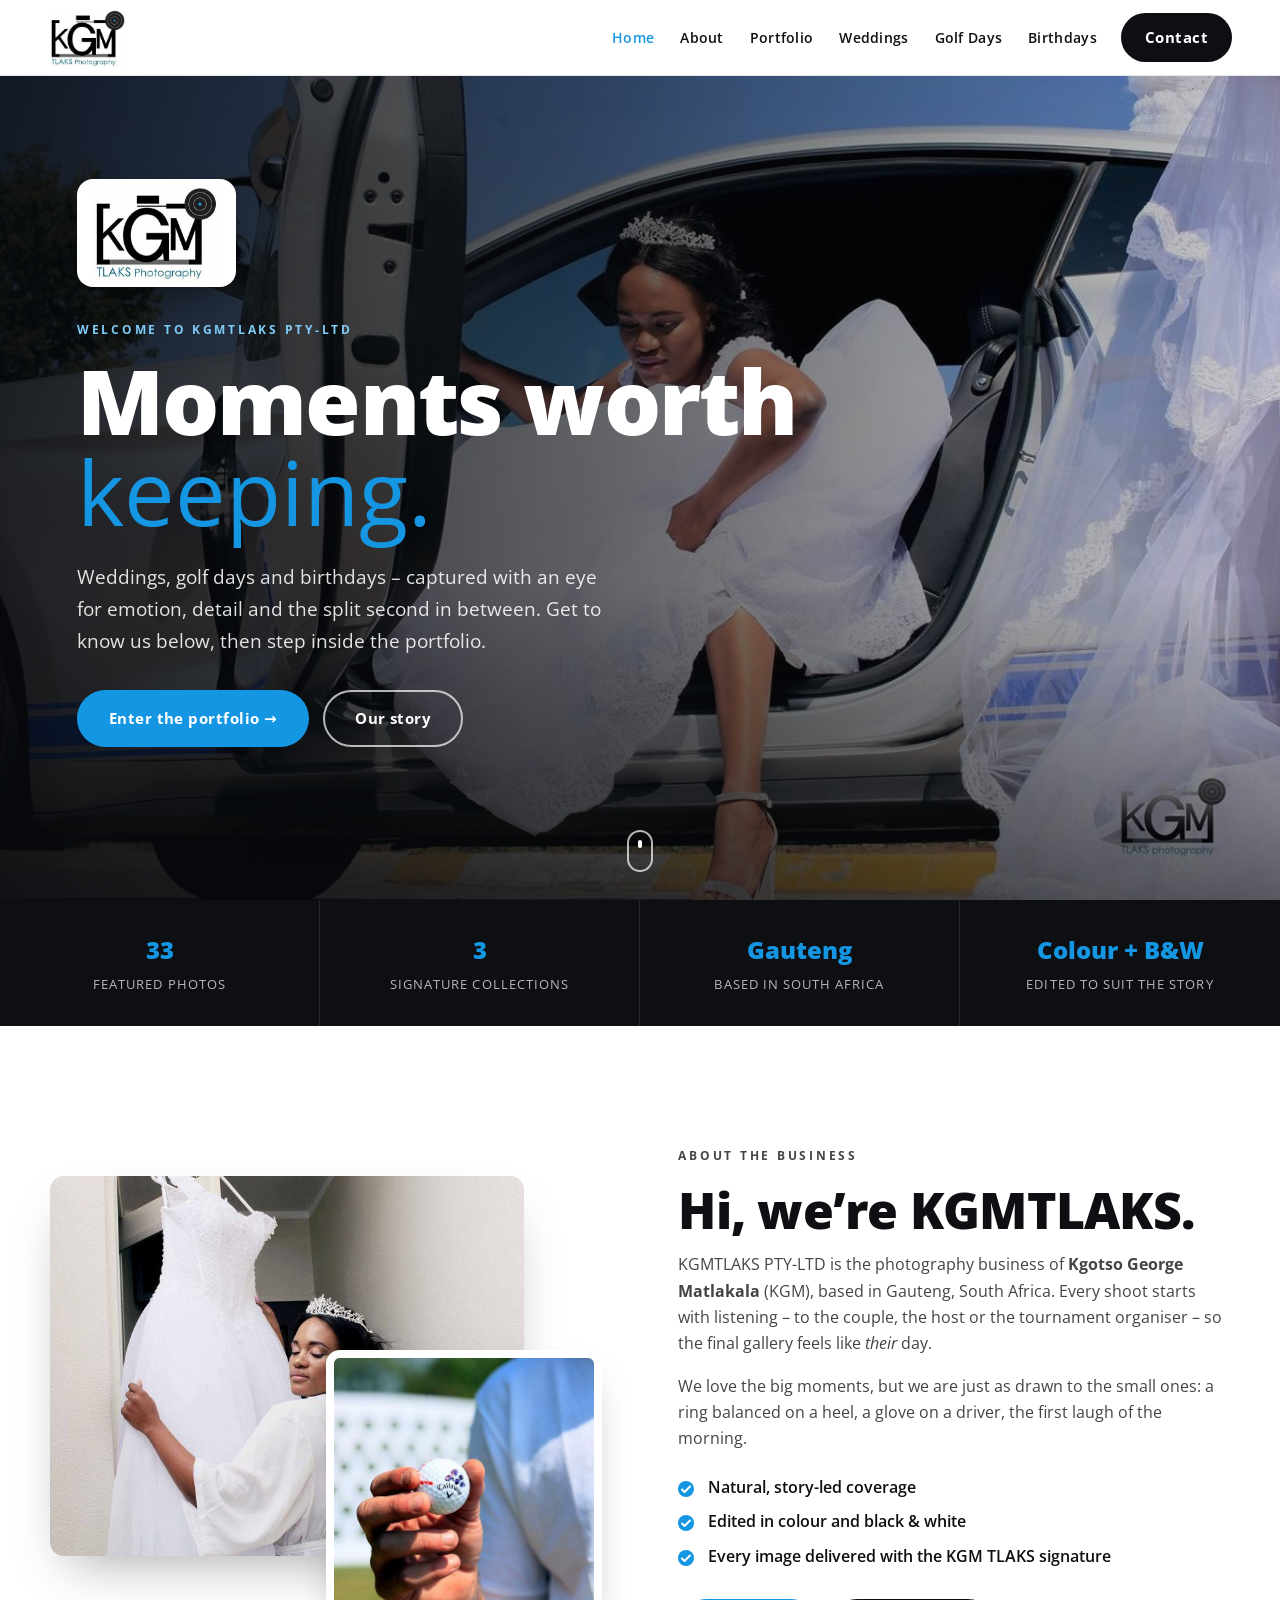
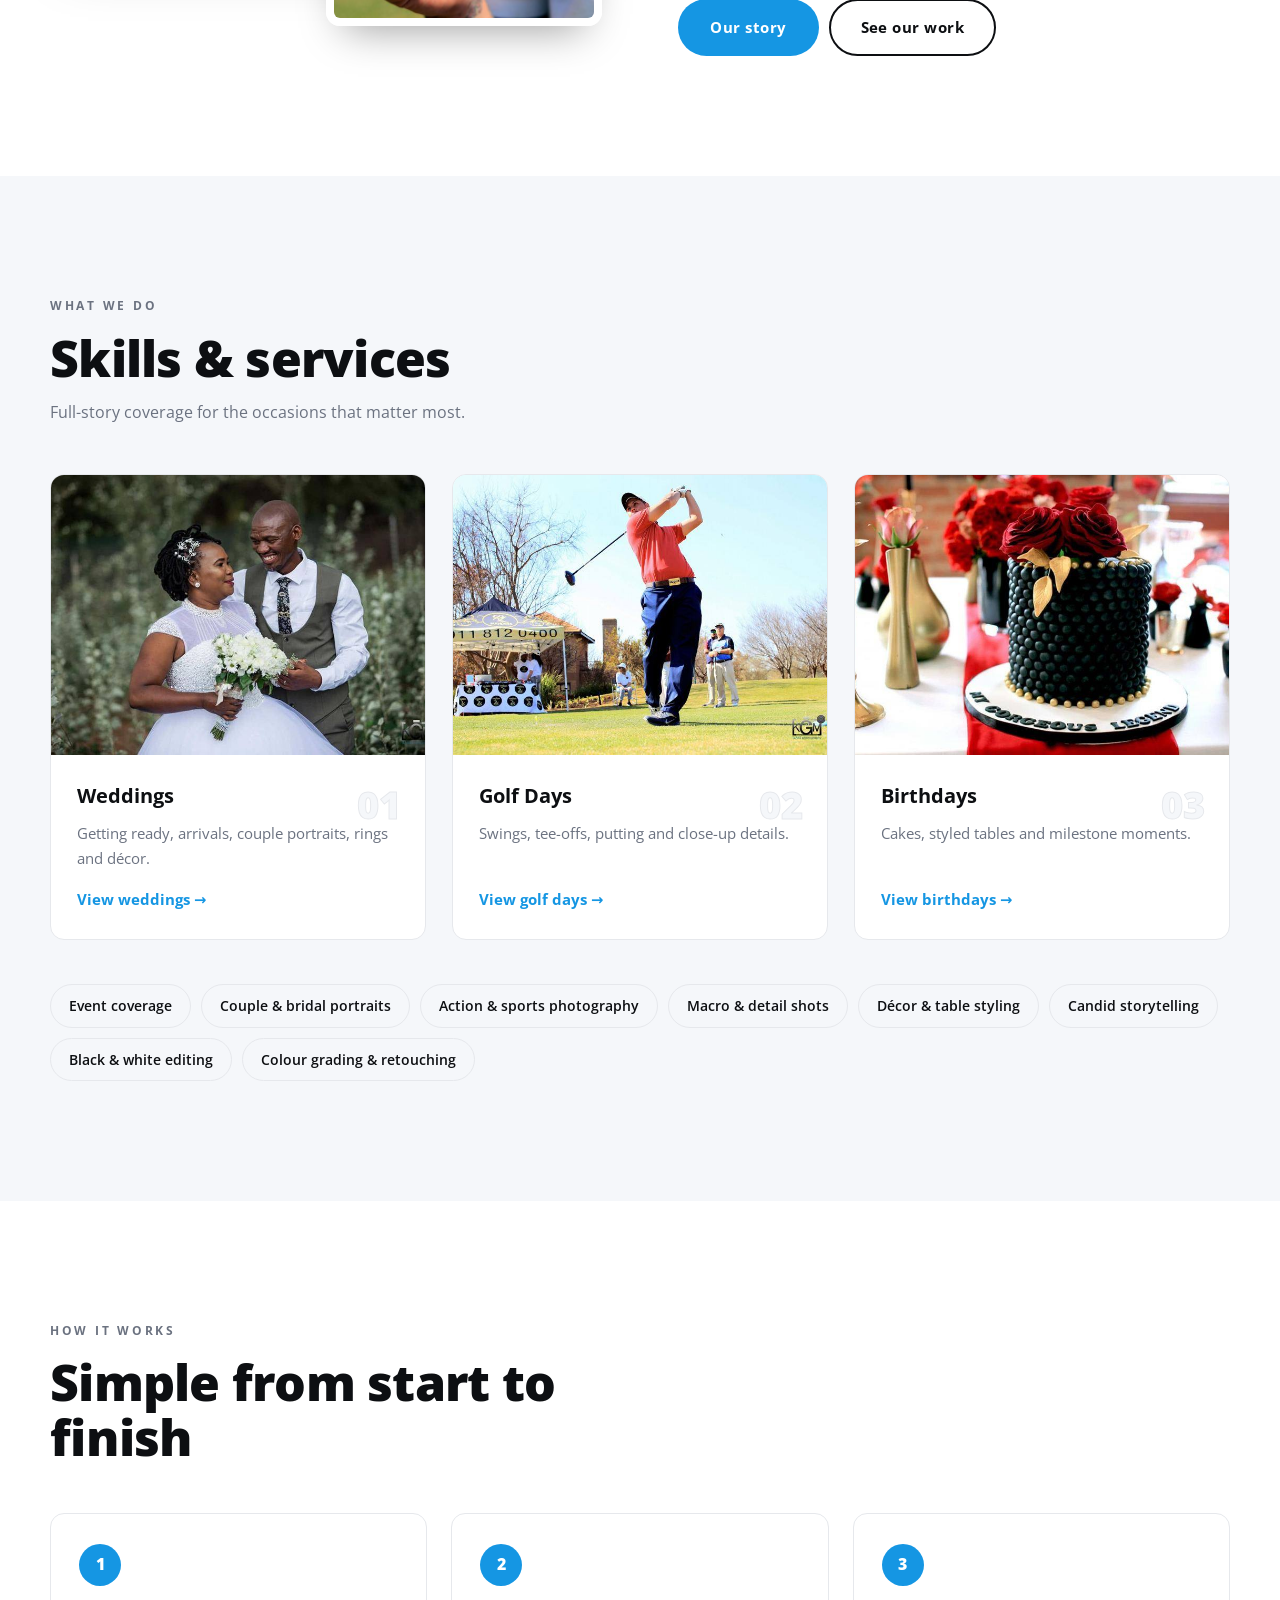
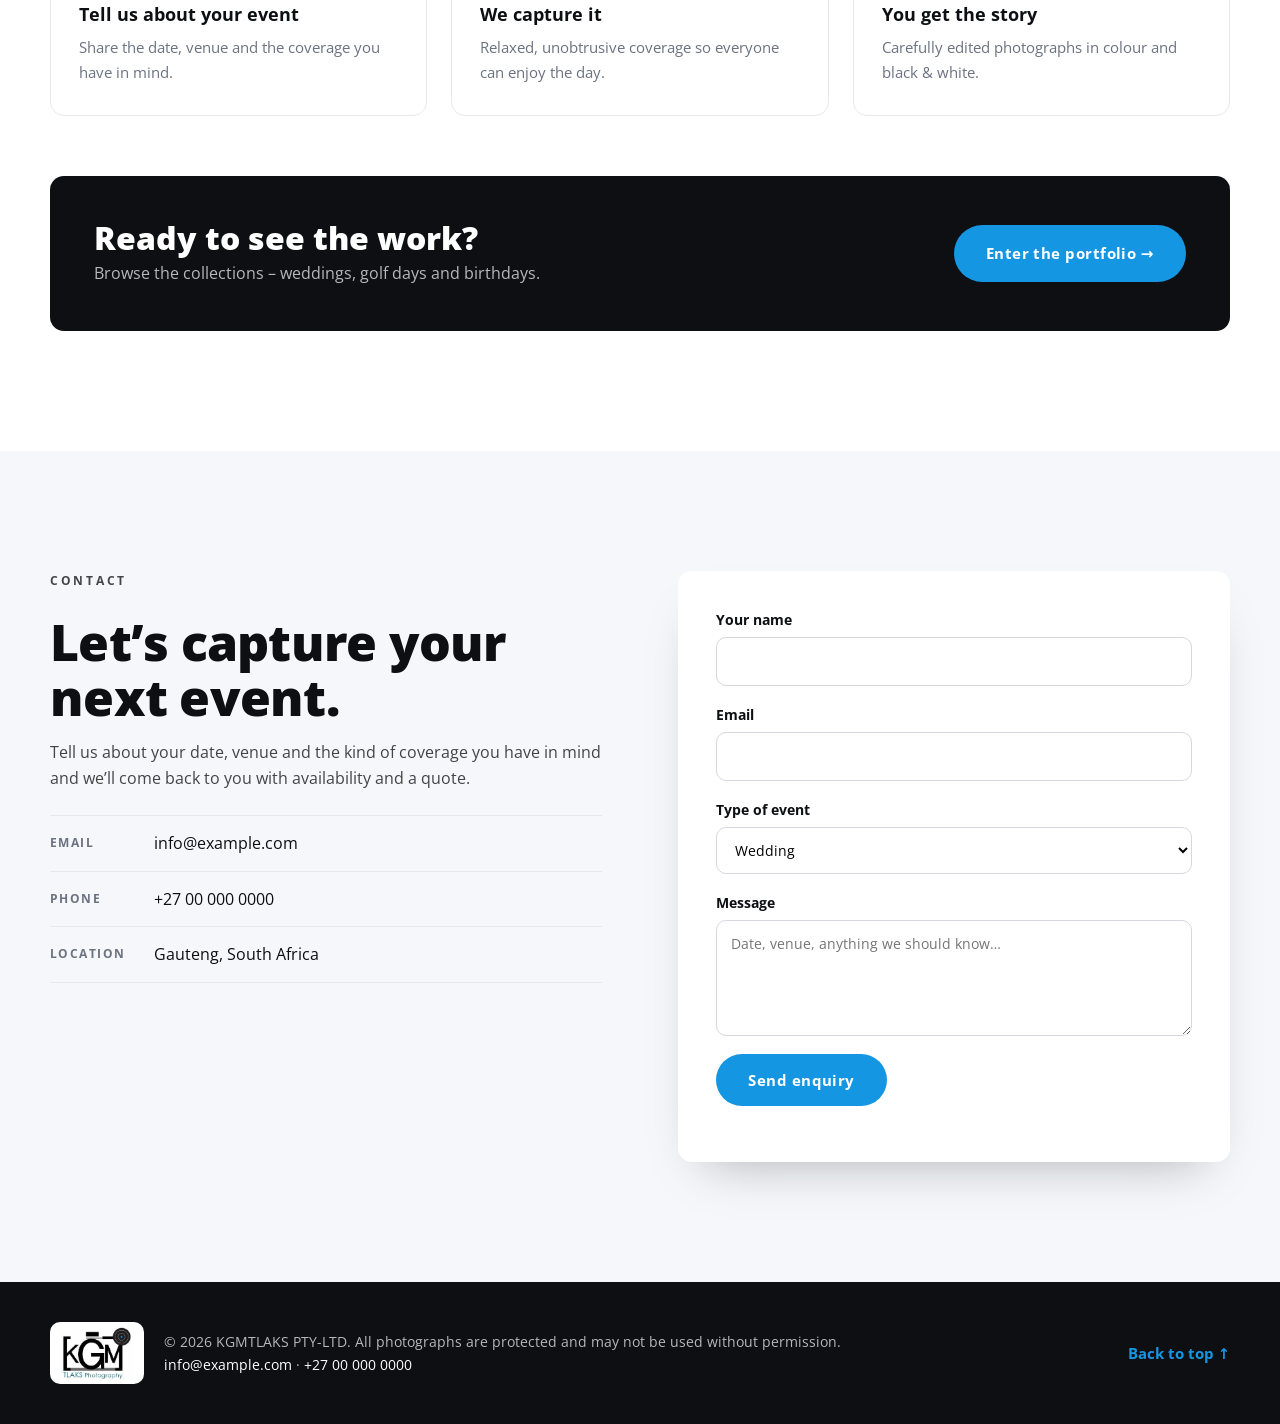
==== commit f2de94dc: "Implement feature X to enhance user experience and optimize performance" ====
--- a/weddings.html
+++ b/weddings.html
@@ -1,497 +1,3703 @@
-<!DOCTYPE html>
+<!doctype html>
 <html lang="en">
-<head>
-    <meta charset="UTF-8">
-    <meta name="viewport" content="width=device-width, initial-scale=1.0">
+  <head>
+    <meta charset="UTF-8" />
+    <meta name="viewport" content="width=device-width, initial-scale=1.0" />
     <title>KGMTLAKS PTY-LTD | Photography</title>
-    <meta name="description" content="KGMTLAKS Photography – wedding, golf day and birthday photography in Gauteng, South Africa.">
-    <link rel="preconnect" href="https://fonts.googleapis.com">
-    <link rel="preconnect" href="https://fonts.gstatic.com" crossorigin>
-    <link href="https://fonts.googleapis.com/css2?family=Open+Sans:ital,wght@0,300..800;1,300..800&family=Permanent+Marker&display=swap" rel="stylesheet">
+    <link
+      rel="icon"
+      href="[data-uri]"
+    />
+    <link
+      href="https://fonts.googleapis.com/css2?family=Open+Sans:ital,wght@0,300..800;1,300..800&family=Permanent+Marker&display=swap"
+      rel="stylesheet"
+    />
     <style>
-:root{
-  --blue:#1596e3;
-  --blue-dark:#0f6fa8;
-  --ink:#0d0f12;
-  --ink-2:#171a1f;
-  --grey:#6b7280;
-  --line:#e6e8ec;
-  --bg:#ffffff;
-  --soft:#f5f7fa;
-  --radius:14px;
-  --head-h:76px;
-}
-*{box-sizing:border-box;margin:0;padding:0}
-html{scroll-behavior:smooth;scroll-padding-top:var(--head-h)}
-body{font-family:"Open Sans",system-ui,-apple-system,"Segoe UI",Roboto,Arial,sans-serif;color:var(--ink);background:var(--bg);line-height:1.65;-webkit-font-smoothing:antialiased}
-img{display:block;max-width:100%}
-a{color:inherit;text-decoration:none}
-ul{list-style:none}
-.wrap{width:min(1180px,100% - 48px);margin-inline:auto}
-
-/* ---------- Header ---------- */
-header#top{position:fixed;inset:0 0 auto 0;height:var(--head-h);z-index:50;display:flex;align-items:center;justify-content:space-between;padding:0 clamp(16px,4vw,48px);background:#fff;border-bottom:1px solid var(--line)}
-.logo-holder{display:flex;align-items:center}
-.logo{height:58px;width:auto}
-nav ul{display:flex;align-items:center;gap:6px}
-nav a{display:block;padding:8px 14px;font-weight:600;font-size:.92rem;letter-spacing:.02em;border-radius:999px;transition:color .2s,background .2s}
-nav a:hover,nav a.active{color:var(--blue)}
-nav a.button{background:var(--ink);color:#fff;padding:10px 22px;margin-left:8px}
-nav a.button:hover{background:var(--blue);color:#fff}
-.menu-toggle{display:none;width:44px;height:44px;background:none;border:0;cursor:pointer;flex-direction:column;justify-content:center;align-items:center;gap:5px}
-.menu-toggle span{width:24px;height:2px;background:var(--ink);transition:transform .25s,opacity .25s}
-.menu-toggle[aria-expanded="true"] span:nth-child(1){transform:translateY(7px) rotate(45deg)}
-.menu-toggle[aria-expanded="true"] span:nth-child(2){opacity:0}
-.menu-toggle[aria-expanded="true"] span:nth-child(3){transform:translateY(-7px) rotate(-45deg)}
-
-/* ---------- Buttons ---------- */
-.button{display:inline-block;font-family:inherit;font-weight:700;font-size:.95rem;letter-spacing:.03em;padding:14px 30px;border-radius:999px;border:2px solid transparent;cursor:pointer;transition:all .2s}
-.button.solid{background:var(--blue);color:#fff}
-.button.solid:hover{background:var(--blue-dark);transform:translateY(-2px)}
-.button.ghost{border-color:rgba(255,255,255,.7);color:#fff}
-.button.ghost:hover{background:#fff;color:var(--ink)}
-.link{font-weight:700;color:var(--blue);font-size:.92rem}
-.link:hover{text-decoration:underline}
-
-/* ---------- Hero ---------- */
-.hero{position:relative;min-height:100vh;min-height:100svh;display:flex;align-items:center;color:#fff;padding:calc(var(--head-h) + 40px) clamp(20px,6vw,90px) 90px;overflow:hidden;background:var(--ink)}
-.hero-bg{position:absolute;inset:0;background-size:cover;background-position:center 35%;transform:scale(1.04);animation:drift 22s ease-in-out infinite alternate}
-.hero::after{content:"";position:absolute;inset:0;background:linear-gradient(90deg,rgba(7,9,12,.88) 0%,rgba(7,9,12,.62) 45%,rgba(7,9,12,.15) 100%),linear-gradient(0deg,rgba(7,9,12,.55),transparent 35%)}
-@keyframes drift{to{transform:scale(1.12) translateX(-1.5%)}}
-.hero-inner{position:relative;z-index:2;max-width:860px}
-.eyebrow{font-size:.78rem;font-weight:700;letter-spacing:.22em;text-transform:uppercase;color:var(--blue);margin-bottom:14px}
-.hero .eyebrow{color:#7fcdf7}
-.hero h1{font-size:clamp(2.8rem,7.5vw,5.6rem);line-height:1.02;font-weight:800;letter-spacing:-.02em}
-.hero h1 span{font-family:"Permanent Marker","Open Sans",cursive;font-weight:400;color:var(--blue);letter-spacing:0}
-.lead{font-size:clamp(1.02rem,1.6vw,1.2rem);max-width:540px;margin:24px 0 34px;color:rgba(255,255,255,.88)}
-.hero-cta{display:flex;flex-wrap:wrap;gap:14px}
-.scroll-cue{position:absolute;left:50%;bottom:28px;z-index:2;width:26px;height:42px;border:2px solid rgba(255,255,255,.7);border-radius:20px;transform:translateX(-50%)}
-.scroll-cue span{position:absolute;left:50%;top:8px;width:4px;height:8px;border-radius:2px;background:#fff;transform:translateX(-50%);animation:cue 1.6s infinite}
-@keyframes cue{0%{opacity:1;transform:translate(-50%,0)}100%{opacity:0;transform:translate(-50%,14px)}}
-
-/* ---------- Stats ---------- */
-.stats{display:grid;grid-template-columns:repeat(4,1fr);background:var(--ink);color:#fff}
-.stats div{padding:30px 20px;text-align:center;border-right:1px solid rgba(255,255,255,.1)}
-.stats div:last-child{border:0}
-.stats strong{display:block;font-size:1.5rem;font-weight:800;color:var(--blue)}
-.stats span{font-size:.82rem;letter-spacing:.08em;text-transform:uppercase;color:rgba(255,255,255,.7)}
-
-/* ---------- Sections ---------- */
-.section{padding:clamp(70px,10vw,120px) 0}
-.section.dark{background:var(--ink-2);color:#fff}
-.section-head{max-width:640px;margin-bottom:48px}
-.section-head h2,.about-text h2,.contact h2{font-size:clamp(2rem,4.5vw,3.1rem);line-height:1.1;font-weight:800;letter-spacing:-.015em;margin-bottom:14px}
-.section-head p{color:var(--grey)}
-.dark .section-head p{color:rgba(255,255,255,.65)}
-
-/* Cards */
-.cards{display:grid;grid-template-columns:repeat(3,1fr);gap:26px}
-.card{background:#fff;border:1px solid var(--line);border-radius:var(--radius);overflow:hidden;transition:transform .3s,box-shadow .3s;cursor:pointer}
-.card:hover{transform:translateY(-6px);box-shadow:0 22px 44px -18px rgba(13,15,18,.3)}
-.card img{width:100%;aspect-ratio:4/3;object-fit:cover;transition:transform .6s}
-.card:hover img{transform:scale(1.05)}
-.card{display:flex;flex-direction:column}
-.card img{overflow:hidden}
-.card-body{padding:24px 26px 28px;position:relative;display:flex;flex-direction:column;flex:1}
-.card-body .num{position:absolute;top:18px;right:24px;font-weight:800;font-size:2.4rem;color:var(--soft);-webkit-text-stroke:1px var(--line)}
-.card h3{font-size:1.28rem;font-weight:700;margin-bottom:8px;padding-right:50px}
-.card p{color:var(--grey);font-size:.95rem;margin-bottom:16px;flex:1}
-.skill-tags{display:flex;flex-wrap:wrap;gap:10px;margin-top:44px}
-.skill-tags li{padding:9px 18px;border:1px solid var(--line);border-radius:999px;font-size:.88rem;font-weight:600;background:var(--soft)}
-.skill-tags li:hover{border-color:var(--blue);color:var(--blue)}
-
-/* Filters + gallery */
-.filters{display:flex;flex-wrap:wrap;gap:10px;margin-bottom:34px}
-.filters button{font-family:inherit;font-weight:600;font-size:.92rem;padding:10px 22px;border-radius:999px;border:1px solid rgba(255,255,255,.25);background:transparent;color:#fff;cursor:pointer;transition:all .2s}
-.filters button small{opacity:.6;margin-left:4px}
-.filters button:hover{border-color:var(--blue)}
-.filters button.active{background:var(--blue);border-color:var(--blue)}
-.gallery{columns:3 300px;column-gap:16px}
-.g-item{break-inside:avoid;margin-bottom:16px;position:relative;border-radius:10px;overflow:hidden;cursor:zoom-in;background:#222;animation:fadeUp .5s both}
-.g-item img{width:100%;height:auto;transition:transform .5s,filter .3s}
-.g-item:hover img{transform:scale(1.04);filter:brightness(.78)}
-.g-item .tag{position:absolute;left:12px;bottom:12px;font-size:.72rem;font-weight:700;letter-spacing:.12em;text-transform:uppercase;background:rgba(13,15,18,.78);padding:5px 12px;border-radius:999px;opacity:0;transform:translateY(6px);transition:all .25s}
-.g-item:hover .tag,.g-item:focus-visible .tag{opacity:1;transform:none}
-.g-item.hide{display:none}
-@keyframes fadeUp{from{opacity:0;transform:translateY(14px)}to{opacity:1;transform:none}}
-
-/* About */
-.about{display:grid;grid-template-columns:1fr 1fr;gap:clamp(30px,6vw,80px);align-items:center}
-.about-img{position:relative;padding-bottom:70px}
-.about-img>img:first-child{width:86%;border-radius:var(--radius);aspect-ratio:4/3.2;object-fit:cover;box-shadow:0 24px 50px -20px rgba(0,0,0,.35)}
-.about-img .small{position:absolute;right:0;bottom:0;width:50%;aspect-ratio:1;object-fit:cover;border-radius:var(--radius);border:8px solid #fff;box-shadow:0 20px 40px -18px rgba(0,0,0,.4)}
-.about-text p{color:#444;margin-bottom:16px}
-.ticks{margin:22px 0 30px}
-.ticks li{position:relative;padding-left:30px;margin-bottom:8px;font-weight:600}
-.ticks li::before{content:"";position:absolute;left:0;top:.45em;width:16px;height:16px;border-radius:50%;background:var(--blue) url("data:image/svg+xml,%3Csvg xmlns='http://www.w3.org/2000/svg' viewBox='0 0 16 16'%3E%3Cpath d='M4 8.5l2.5 2.5L12 5.5' fill='none' stroke='white' stroke-width='2' stroke-linecap='round' stroke-linejoin='round'/%3E%3C/svg%3E") center/contain no-repeat}
-
-/* Contact */
-.contact{background:var(--soft)}
-.contact-grid{display:grid;grid-template-columns:1fr 1fr;gap:clamp(30px,6vw,80px);align-items:start}
-.contact p{color:#444;margin-bottom:24px}
-.contact-list li{display:flex;gap:20px;padding:14px 0;border-top:1px solid var(--line)}
-.contact-list li:last-child{border-bottom:1px solid var(--line)}
-.contact-list span{width:84px;font-size:.78rem;font-weight:700;letter-spacing:.12em;text-transform:uppercase;color:var(--grey);padding-top:3px}
-.contact-list a:hover{color:var(--blue)}
-form{background:#fff;padding:clamp(22px,4vw,38px);border-radius:var(--radius);box-shadow:0 24px 50px -28px rgba(13,15,18,.35);display:grid;gap:18px}
-label{display:grid;gap:6px;font-size:.85rem;font-weight:700}
-input,select,textarea{font:inherit;font-weight:400;padding:12px 14px;border:1px solid #d5d9df;border-radius:10px;background:#fff;transition:border .2s,box-shadow .2s}
-input:focus,select:focus,textarea:focus{outline:0;border-color:var(--blue);box-shadow:0 0 0 3px rgba(21,150,227,.2)}
-input.err,textarea.err{border-color:#d33}
-form .button{justify-self:start}
-.form-note{font-size:.88rem;margin:0!important;color:var(--blue-dark)!important;font-weight:600}
-
-/* Footer */
-footer{background:var(--ink);color:rgba(255,255,255,.7);padding:40px 0;font-size:.88rem}
-.foot{display:flex;flex-wrap:wrap;align-items:center;justify-content:space-between;gap:20px}
-.foot-logo{background:#fff;border-radius:10px;padding:4px 10px}
-.foot-logo img{height:54px}
-.foot p{flex:1;min-width:240px}
-
-/* Lightbox */
-.lightbox{position:fixed;inset:0;z-index:100;background:rgba(5,6,8,.95);display:none;align-items:center;justify-content:center;padding:50px 70px}
-.lightbox.open{display:flex}
-.lightbox figure{max-width:100%;max-height:100%;text-align:center}
-.lightbox img{max-width:100%;max-height:calc(100vh - 140px);object-fit:contain;border-radius:6px;margin-inline:auto}
-.lightbox figcaption{color:rgba(255,255,255,.8);margin-top:14px;font-size:.92rem}
-.lb-close,.lb-nav{position:absolute;background:rgba(255,255,255,.1);color:#fff;border:0;cursor:pointer;border-radius:50%;width:48px;height:48px;font-size:1.4rem;transition:background .2s}
-.lb-close:hover,.lb-nav:hover{background:var(--blue)}
-.lb-close{top:18px;right:18px;font-size:2rem;line-height:1}
-.lb-nav{top:50%;transform:translateY(-50%)}
-.lb-nav.prev{left:14px}.lb-nav.next{right:14px}
-
-/* Reveal */
-.reveal{opacity:0;transform:translateY(24px);transition:opacity .7s,transform .7s}
-.reveal.in{opacity:1;transform:none}
-
-/* ---------- Responsive ---------- */
-@media (max-width:900px){
-  .cards{grid-template-columns:1fr}
-  .about,.contact-grid{grid-template-columns:1fr}
-  .stats{grid-template-columns:1fr 1fr}
-  .stats div:nth-child(2){border-right:0}
-  .stats div:nth-child(-n+2){border-bottom:1px solid rgba(255,255,255,.1)}
-  .menu-toggle{display:flex}
-  nav{position:absolute;top:var(--head-h);left:0;right:0;background:#fff;border-bottom:1px solid var(--line);max-height:0;overflow:hidden;transition:max-height .3s}
-  nav.open{max-height:360px}
-  nav ul{flex-direction:column;align-items:stretch;padding:12px 20px 22px;gap:2px}
-  nav a{padding:12px 6px;border-radius:8px}
-  nav a.button{margin:10px 0 0;text-align:center}
-}
-@media (max-width:600px){
-  .gallery{columns:2 140px;column-gap:10px}
-  .g-item{margin-bottom:10px}
-  .lightbox{padding:60px 12px}
-  .lb-nav{top:auto;bottom:12px;transform:none}
-  .hero::after{background:linear-gradient(0deg,rgba(7,9,12,.9) 0%,rgba(7,9,12,.5) 70%,rgba(7,9,12,.4))}
-  .logo{height:46px}
-}
-@media (prefers-reduced-motion:reduce){
-  *{animation:none!important;transition:none!important}
-  html{scroll-behavior:auto}
-}
-
-
-/* ================= Multi-page additions ================= */
-nav a{padding:8px 12px}
-.hero-logo{display:inline-block;background:#fff;border-radius:16px;padding:6px 14px;margin-bottom:26px;box-shadow:0 18px 40px -16px rgba(0,0,0,.6)}
-.hero-logo img{height:96px;width:auto}
-.section.soft{background:var(--soft)}
-a.card{color:inherit}
-a.card .link{margin-top:auto}
-.hero .hero-inner h1{max-width:760px}
-
-.page-hero{position:relative;color:#fff;display:flex;align-items:flex-end;min-height:62vh;padding:calc(var(--head-h) + 60px) clamp(20px,6vw,90px) 60px;overflow:hidden;background:var(--ink)}
-.page-hero.small-hero{min-height:48vh}
-.page-hero .hero-bg{position:absolute;inset:0;background-size:cover;background-position:center 30%}
-.page-hero::after{content:"";position:absolute;inset:0;background:linear-gradient(0deg,rgba(7,9,12,.92) 0%,rgba(7,9,12,.55) 55%,rgba(7,9,12,.35) 100%)}
-.page-hero .hero-inner{position:relative;z-index:2;max-width:820px}
-.page-hero h1{font-size:clamp(2.6rem,7vw,5rem);line-height:1.05;font-weight:800;letter-spacing:-.02em}
-.page-hero h1 span{font-family:"Permanent Marker","Open Sans",cursive;font-weight:400;color:var(--blue)}
-.page-hero .eyebrow{color:#7fcdf7}
-.crumbs{font-size:.85rem;color:rgba(255,255,255,.75);margin-bottom:12px}
-.crumbs a:hover{color:#fff;text-decoration:underline}
-.chips{display:flex;flex-wrap:wrap;gap:10px}
-.chips a{padding:9px 18px;border-radius:999px;border:1px solid rgba(255,255,255,.4);font-size:.88rem;font-weight:600;transition:all .2s;backdrop-filter:blur(4px)}
-.chips a small{opacity:.7;margin-left:4px}
-.chips a:hover{background:var(--blue);border-color:var(--blue)}
-
-/* Collection cards */
-.coll-grid{display:grid;grid-template-columns:repeat(3,1fr);gap:24px}
-.coll-grid.two{grid-template-columns:repeat(2,1fr)}
-.coll-card{position:relative;display:block;border-radius:var(--radius);overflow:hidden;aspect-ratio:3/4;background:#111;color:#fff;box-shadow:0 20px 40px -22px rgba(0,0,0,.5)}
-.coll-grid.two .coll-card{aspect-ratio:16/10}
-.coll-card img{position:absolute;inset:0;width:100%;height:100%;object-fit:cover;transition:transform .7s}
-.coll-card:hover img{transform:scale(1.07)}
-.coll-over{position:absolute;inset:0;display:flex;flex-direction:column;justify-content:flex-end;padding:28px;background:linear-gradient(0deg,rgba(7,9,12,.9) 0%,rgba(7,9,12,.35) 55%,transparent 100%)}
-.coll-tag{font-size:.72rem;font-weight:700;letter-spacing:.16em;text-transform:uppercase;color:#7fcdf7;margin-bottom:6px}
-.coll-over h3{font-size:1.9rem;font-weight:800;line-height:1.1;margin-bottom:6px}
-.coll-over p{font-size:.92rem;color:rgba(255,255,255,.82);margin-bottom:14px}
-.coll-go{font-weight:700;font-size:.9rem;color:#fff;border-bottom:2px solid var(--blue);align-self:flex-start;padding-bottom:2px}
-
-/* Groups on collection pages */
-.section.groups{padding-top:70px}
-.group{margin-bottom:76px}
-.group:last-child{margin-bottom:0}
-.group-head{display:flex;align-items:flex-end;gap:20px;margin-bottom:26px;padding-bottom:18px;border-bottom:1px solid rgba(255,255,255,.14)}
-.gnum{font-size:3rem;font-weight:800;line-height:1;color:transparent;-webkit-text-stroke:1.5px var(--blue)}
-.group-head h2{font-size:clamp(1.5rem,3vw,2.1rem);font-weight:800;line-height:1.15}
-.group-head p{color:rgba(255,255,255,.62);font-size:.95rem}
-.gcount{margin-left:auto;font-size:.8rem;letter-spacing:.1em;text-transform:uppercase;color:rgba(255,255,255,.55);white-space:nowrap}
-.gallery{columns:3 300px;column-gap:16px}
-
-/* Steps + CTA banner */
-.steps{display:grid;grid-template-columns:repeat(3,1fr);gap:24px;counter-reset:s;margin-bottom:60px}
-.steps li{padding:30px 28px;border:1px solid var(--line);border-radius:var(--radius);background:#fff}
-.steps span{display:inline-grid;place-items:center;width:42px;height:42px;border-radius:50%;background:var(--blue);color:#fff;font-weight:800;margin-bottom:14px}
-.steps h3{font-size:1.1rem;margin-bottom:6px}
-.steps p{color:var(--grey);font-size:.95rem}
-.enter-banner{display:flex;align-items:center;justify-content:space-between;gap:24px;flex-wrap:wrap;background:var(--ink);color:#fff;border-radius:var(--radius);padding:clamp(26px,4vw,44px);margin-top:50px}
-.steps+.enter-banner{margin-top:0}
-.enter-banner h2{font-size:clamp(1.4rem,3vw,2rem);font-weight:800;line-height:1.15;margin-bottom:4px}
-.enter-banner p{color:rgba(255,255,255,.7)}
-.foot p a{color:#fff}
-.foot p a:hover{color:var(--blue)}
-
-@media (max-width:900px){
-  .coll-grid,.coll-grid.two,.steps{grid-template-columns:1fr}
-  .coll-card{aspect-ratio:4/3}
-  .group-head{flex-wrap:wrap}
-  .gcount{margin-left:0}
-  nav.open{max-height:460px}
-  .hero-logo img{height:76px}
-}
-@media (max-width:600px){
-  .gallery{columns:2 140px;column-gap:10px}
-  .gnum{font-size:2.2rem}
-}
-
-/* Justified rows: no gaps however many photos a group has */
-.gallery{display:flex;flex-wrap:wrap;gap:14px;columns:auto}
-.gallery::after{content:"";flex-grow:1000}
-.gallery .g-item{--h:270px;margin:0;height:var(--h);flex:calc(var(--ar) * 100) 1 calc(var(--ar) * var(--h));min-width:0;animation:none}
-.gallery .g-item img{width:100%;height:100%;object-fit:cover}
-.steps{list-style:none;padding:0}
-@media (max-width:900px){.gallery .g-item{--h:210px}}
-@media (max-width:600px){.gallery{gap:8px}.gallery .g-item{--h:150px;flex-basis:calc(var(--ar) * 150px)}}
-
-</style>
-    <link rel="icon" type="image/png" href="[data-uri]">
-    
-</head>
-<body>
-<header id="top">
-    <a class="logo-holder" href="index.html" aria-label="KGMTLAKS Photography – home">
-        <img class="logo" src="[data-uri]" alt="KGM TLAKS Photography logo">
-    </a>
-    <button class="menu-toggle" aria-label="Toggle menu" aria-expanded="false" aria-controls="menu"><span></span><span></span><span></span></button>
-    <nav>
+      :root {
+        --blue: #1596e3;
+        --blue-dark: #0f6fa8;
+        --ink: #0d0f12;
+        --ink-2: #171a1f;
+        --grey: #6b7280;
+        --line: #e6e8ec;
+        --bg: #ffffff;
+        --soft: #f5f7fa;
+        --radius: 14px;
+        --head-h: 76px;
+      }
+      * {
+        box-sizing: border-box;
+        margin: 0;
+        padding: 0;
+      }
+      html {
+        scroll-behavior: smooth;
+        scroll-padding-top: var(--head-h);
+      }
+      body {
+        font-family:
+          "Open Sans",
+          system-ui,
+          -apple-system,
+          "Segoe UI",
+          Roboto,
+          Arial,
+          sans-serif;
+        color: var(--ink);
+        background: var(--bg);
+        line-height: 1.65;
+        -webkit-font-smoothing: antialiased;
+      }
+      img {
+        display: block;
+        max-width: 100%;
+      }
+      a {
+        color: inherit;
+        text-decoration: none;
+      }
+      ul {
+        list-style: none;
+      }
+      .wrap {
+        width: min(1180px, 100% - 48px);
+        margin-inline: auto;
+      }
+
+      /* ---------- Header ---------- */
+      header#top {
+        position: fixed;
+        inset: 0 0 auto 0;
+        height: var(--head-h);
+        z-index: 50;
+        display: flex;
+        align-items: center;
+        justify-content: space-between;
+        padding: 0 clamp(16px, 4vw, 48px);
+        background: #fff;
+        border-bottom: 1px solid var(--line);
+      }
+      .logo-holder {
+        display: flex;
+        align-items: center;
+      }
+      .logo {
+        height: 58px;
+        width: auto;
+      }
+      nav ul {
+        display: flex;
+        align-items: center;
+        gap: 6px;
+      }
+      nav a {
+        display: block;
+        padding: 8px 14px;
+        font-weight: 600;
+        font-size: 0.92rem;
+        letter-spacing: 0.02em;
+        border-radius: 999px;
+        transition:
+          color 0.2s,
+          background 0.2s;
+      }
+      nav a:hover,
+      nav a.active {
+        color: var(--blue);
+      }
+      nav a.button {
+        background: var(--ink);
+        color: #fff;
+        padding: 10px 22px;
+        margin-left: 8px;
+      }
+      nav a.button:hover {
+        background: var(--blue);
+        color: #fff;
+      }
+      .menu-toggle {
+        display: none;
+        width: 44px;
+        height: 44px;
+        background: none;
+        border: 0;
+        cursor: pointer;
+        flex-direction: column;
+        justify-content: center;
+        align-items: center;
+        gap: 5px;
+      }
+      .menu-toggle span {
+        width: 24px;
+        height: 2px;
+        background: var(--ink);
+        transition:
+          transform 0.25s,
+          opacity 0.25s;
+      }
+      .menu-toggle[aria-expanded="true"] span:nth-child(1) {
+        transform: translateY(7px) rotate(45deg);
+      }
+      .menu-toggle[aria-expanded="true"] span:nth-child(2) {
+        opacity: 0;
+      }
+      .menu-toggle[aria-expanded="true"] span:nth-child(3) {
+        transform: translateY(-7px) rotate(-45deg);
+      }
+
+      /* ---------- Buttons ---------- */
+      .button {
+        display: inline-block;
+        font-family: inherit;
+        font-weight: 700;
+        font-size: 0.95rem;
+        letter-spacing: 0.03em;
+        padding: 14px 30px;
+        border-radius: 999px;
+        border: 2px solid transparent;
+        cursor: pointer;
+        transition: all 0.2s;
+      }
+      .button.solid {
+        background: var(--blue);
+        color: #fff;
+      }
+      .button.solid:hover {
+        background: var(--blue-dark);
+        transform: translateY(-2px);
+      }
+      .button.ghost {
+        border-color: rgba(255, 255, 255, 0.7);
+        color: #fff;
+      }
+      .button.ghost:hover {
+        background: #fff;
+        color: var(--ink);
+      }
+      .link {
+        font-weight: 700;
+        color: var(--blue);
+        font-size: 0.92rem;
+      }
+      .link:hover {
+        text-decoration: underline;
+      }
+
+      /* ---------- Hero ---------- */
+      .hero {
+        position: relative;
+        min-height: 100vh;
+        min-height: 100svh;
+        display: flex;
+        align-items: center;
+        color: #fff;
+        padding: calc(var(--head-h) + 40px) clamp(20px, 6vw, 90px) 90px;
+        overflow: hidden;
+        background: var(--ink);
+      }
+      .hero-bg {
+        position: absolute;
+        inset: 0;
+        background-size: cover;
+        background-position: center 35%;
+        transform: scale(1.04);
+        animation: drift 22s ease-in-out infinite alternate;
+      }
+      .hero::after {
+        content: "";
+        position: absolute;
+        inset: 0;
+        background:
+          linear-gradient(
+            90deg,
+            rgba(7, 9, 12, 0.88) 0%,
+            rgba(7, 9, 12, 0.62) 45%,
+            rgba(7, 9, 12, 0.15) 100%
+          ),
+          linear-gradient(0deg, rgba(7, 9, 12, 0.55), transparent 35%);
+      }
+      @keyframes drift {
+        to {
+          transform: scale(1.12) translateX(-1.5%);
+        }
+      }
+      .hero-inner {
+        position: relative;
+        z-index: 2;
+        max-width: 860px;
+      }
+      .eyebrow {
+        font-size: 0.78rem;
+        font-weight: 700;
+        letter-spacing: 0.22em;
+        text-transform: uppercase;
+        color: var(--blue);
+        margin-bottom: 14px;
+      }
+      .hero .eyebrow {
+        color: #7fcdf7;
+      }
+      .hero h1 {
+        font-size: clamp(2.8rem, 7.5vw, 5.6rem);
+        line-height: 1.02;
+        font-weight: 800;
+        letter-spacing: -0.02em;
+      }
+      .hero h1 span {
+        font-family: "Permanent Marker", "Open Sans", cursive;
+        font-weight: 400;
+        color: var(--blue);
+        letter-spacing: 0;
+      }
+      .lead {
+        font-size: clamp(1.02rem, 1.6vw, 1.2rem);
+        max-width: 540px;
+        margin: 24px 0 34px;
+        color: rgba(255, 255, 255, 0.88);
+      }
+      .hero-cta {
+        display: flex;
+        flex-wrap: wrap;
+        gap: 14px;
+      }
+      .scroll-cue {
+        position: absolute;
+        left: 50%;
+        bottom: 28px;
+        z-index: 2;
+        width: 26px;
+        height: 42px;
+        border: 2px solid rgba(255, 255, 255, 0.7);
+        border-radius: 20px;
+        transform: translateX(-50%);
+      }
+      .scroll-cue span {
+        position: absolute;
+        left: 50%;
+        top: 8px;
+        width: 4px;
+        height: 8px;
+        border-radius: 2px;
+        background: #fff;
+        transform: translateX(-50%);
+        animation: cue 1.6s infinite;
+      }
+      @keyframes cue {
+        0% {
+          opacity: 1;
+          transform: translate(-50%, 0);
+        }
+        100% {
+          opacity: 0;
+          transform: translate(-50%, 14px);
+        }
+      }
+
+      /* ---------- Stats ---------- */
+      .stats {
+        display: grid;
+        grid-template-columns: repeat(4, 1fr);
+        background: var(--ink);
+        color: #fff;
+      }
+      .stats div {
+        padding: 30px 20px;
+        text-align: center;
+        border-right: 1px solid rgba(255, 255, 255, 0.1);
+      }
+      .stats div:last-child {
+        border: 0;
+      }
+      .stats strong {
+        display: block;
+        font-size: 1.5rem;
+        font-weight: 800;
+        color: var(--blue);
+      }
+      .stats span {
+        font-size: 0.82rem;
+        letter-spacing: 0.08em;
+        text-transform: uppercase;
+        color: rgba(255, 255, 255, 0.7);
+      }
+
+      /* ---------- Sections ---------- */
+      .section {
+        padding: clamp(70px, 10vw, 120px) 0;
+      }
+      .section.dark {
+        background: var(--ink-2);
+        color: #fff;
+      }
+      .section-head {
+        max-width: 640px;
+        margin-bottom: 48px;
+      }
+      .section-head h2,
+      .about-text h2,
+      .contact h2 {
+        font-size: clamp(2rem, 4.5vw, 3.1rem);
+        line-height: 1.1;
+        font-weight: 800;
+        letter-spacing: -0.015em;
+        margin-bottom: 14px;
+      }
+      .section-head p {
+        color: var(--grey);
+      }
+      .dark .section-head p {
+        color: rgba(255, 255, 255, 0.65);
+      }
+
+      /* Cards */
+      .cards {
+        display: grid;
+        grid-template-columns: repeat(3, 1fr);
+        gap: 26px;
+      }
+      .card {
+        background: #fff;
+        border: 1px solid var(--line);
+        border-radius: var(--radius);
+        overflow: hidden;
+        transition:
+          transform 0.3s,
+          box-shadow 0.3s;
+        cursor: pointer;
+      }
+      .card:hover {
+        transform: translateY(-6px);
+        box-shadow: 0 22px 44px -18px rgba(13, 15, 18, 0.3);
+      }
+      .card img {
+        width: 100%;
+        aspect-ratio: 4/3;
+        object-fit: cover;
+        transition: transform 0.6s;
+      }
+      .card:hover img {
+        transform: scale(1.05);
+      }
+      .card {
+        display: flex;
+        flex-direction: column;
+      }
+      .card img {
+        overflow: hidden;
+      }
+      .card-body {
+        padding: 24px 26px 28px;
+        position: relative;
+        display: flex;
+        flex-direction: column;
+        flex: 1;
+      }
+      .card-body .num {
+        position: absolute;
+        top: 18px;
+        right: 24px;
+        font-weight: 800;
+        font-size: 2.4rem;
+        color: var(--soft);
+        -webkit-text-stroke: 1px var(--line);
+      }
+      .card h3 {
+        font-size: 1.28rem;
+        font-weight: 700;
+        margin-bottom: 8px;
+        padding-right: 50px;
+      }
+      .card p {
+        color: var(--grey);
+        font-size: 0.95rem;
+        margin-bottom: 16px;
+        flex: 1;
+      }
+      .skill-tags {
+        display: flex;
+        flex-wrap: wrap;
+        gap: 10px;
+        margin-top: 44px;
+      }
+      .skill-tags li {
+        padding: 9px 18px;
+        border: 1px solid var(--line);
+        border-radius: 999px;
+        font-size: 0.88rem;
+        font-weight: 600;
+        background: var(--soft);
+      }
+      .skill-tags li:hover {
+        border-color: var(--blue);
+        color: var(--blue);
+      }
+
+      /* Filters + gallery */
+      .filters {
+        display: flex;
+        flex-wrap: wrap;
+        gap: 10px;
+        margin-bottom: 34px;
+      }
+      .filters button {
+        font-family: inherit;
+        font-weight: 600;
+        font-size: 0.92rem;
+        padding: 10px 22px;
+        border-radius: 999px;
+        border: 1px solid rgba(255, 255, 255, 0.25);
+        background: transparent;
+        color: #fff;
+        cursor: pointer;
+        transition: all 0.2s;
+      }
+      .filters button small {
+        opacity: 0.6;
+        margin-left: 4px;
+      }
+      .filters button:hover {
+        border-color: var(--blue);
+      }
+      .filters button.active {
+        background: var(--blue);
+        border-color: var(--blue);
+      }
+      .gallery {
+        columns: 3 300px;
+        column-gap: 16px;
+      }
+      .g-item {
+        break-inside: avoid;
+        margin-bottom: 16px;
+        position: relative;
+        border-radius: 10px;
+        overflow: hidden;
+        cursor: zoom-in;
+        background: #222;
+        animation: fadeUp 0.5s both;
+      }
+      .g-item img {
+        width: 100%;
+        height: auto;
+        transition:
+          transform 0.5s,
+          filter 0.3s;
+      }
+      .g-item:hover img {
+        transform: scale(1.04);
+        filter: brightness(0.78);
+      }
+      .g-item .tag {
+        position: absolute;
+        left: 12px;
+        bottom: 12px;
+        font-size: 0.72rem;
+        font-weight: 700;
+        letter-spacing: 0.12em;
+        text-transform: uppercase;
+        background: rgba(13, 15, 18, 0.78);
+        padding: 5px 12px;
+        border-radius: 999px;
+        opacity: 0;
+        transform: translateY(6px);
+        transition: all 0.25s;
+      }
+      .g-item:hover .tag,
+      .g-item:focus-visible .tag {
+        opacity: 1;
+        transform: none;
+      }
+      .g-item.hide {
+        display: none;
+      }
+      @keyframes fadeUp {
+        from {
+          opacity: 0;
+          transform: translateY(14px);
+        }
+        to {
+          opacity: 1;
+          transform: none;
+        }
+      }
+
+      /* About */
+      .about {
+        display: grid;
+        grid-template-columns: 1fr 1fr;
+        gap: clamp(30px, 6vw, 80px);
+        align-items: center;
+      }
+      .about-img {
+        position: relative;
+        padding-bottom: 70px;
+      }
+      .about-img > img:first-child {
+        width: 86%;
+        border-radius: var(--radius);
+        aspect-ratio: 4/3.2;
+        object-fit: cover;
+        box-shadow: 0 24px 50px -20px rgba(0, 0, 0, 0.35);
+      }
+      .about-img .small {
+        position: absolute;
+        right: 0;
+        bottom: 0;
+        width: 50%;
+        aspect-ratio: 1;
+        object-fit: cover;
+        border-radius: var(--radius);
+        border: 8px solid #fff;
+        box-shadow: 0 20px 40px -18px rgba(0, 0, 0, 0.4);
+      }
+      .about-text p {
+        color: #444;
+        margin-bottom: 16px;
+      }
+      .ticks {
+        margin: 22px 0 30px;
+      }
+      .ticks li {
+        position: relative;
+        padding-left: 30px;
+        margin-bottom: 8px;
+        font-weight: 600;
+      }
+      .ticks li::before {
+        content: "";
+        position: absolute;
+        left: 0;
+        top: 0.45em;
+        width: 16px;
+        height: 16px;
+        border-radius: 50%;
+        background: var(--blue)
+          url("data:image/svg+xml,%3Csvg xmlns='http://www.w3.org/2000/svg' viewBox='0 0 16 16'%3E%3Cpath d='M4 8.5l2.5 2.5L12 5.5' fill='none' stroke='white' stroke-width='2' stroke-linecap='round' stroke-linejoin='round'/%3E%3C/svg%3E")
+          center/contain no-repeat;
+      }
+
+      /* Contact */
+      .contact {
+        background: var(--soft);
+      }
+      .contact-grid {
+        display: grid;
+        grid-template-columns: 1fr 1fr;
+        gap: clamp(30px, 6vw, 80px);
+        align-items: start;
+      }
+      .contact p {
+        color: #444;
+        margin-bottom: 24px;
+      }
+      .contact-list li {
+        display: flex;
+        gap: 20px;
+        padding: 14px 0;
+        border-top: 1px solid var(--line);
+      }
+      .contact-list li:last-child {
+        border-bottom: 1px solid var(--line);
+      }
+      .contact-list span {
+        width: 84px;
+        font-size: 0.78rem;
+        font-weight: 700;
+        letter-spacing: 0.12em;
+        text-transform: uppercase;
+        color: var(--grey);
+        padding-top: 3px;
+      }
+      .contact-list a:hover {
+        color: var(--blue);
+      }
+      form {
+        background: #fff;
+        padding: clamp(22px, 4vw, 38px);
+        border-radius: var(--radius);
+        box-shadow: 0 24px 50px -28px rgba(13, 15, 18, 0.35);
+        display: grid;
+        gap: 18px;
+      }
+      label {
+        display: grid;
+        gap: 6px;
+        font-size: 0.85rem;
+        font-weight: 700;
+      }
+      input,
+      select,
+      textarea {
+        font: inherit;
+        font-weight: 400;
+        padding: 12px 14px;
+        border: 1px solid #d5d9df;
+        border-radius: 10px;
+        background: #fff;
+        transition:
+          border 0.2s,
+          box-shadow 0.2s;
+      }
+      input:focus,
+      select:focus,
+      textarea:focus {
+        outline: 0;
+        border-color: var(--blue);
+        box-shadow: 0 0 0 3px rgba(21, 150, 227, 0.2);
+      }
+      input.err,
+      textarea.err {
+        border-color: #d33;
+      }
+      form .button {
+        justify-self: start;
+      }
+      .form-note {
+        font-size: 0.88rem;
+        margin: 0 !important;
+        color: var(--blue-dark) !important;
+        font-weight: 600;
+      }
+
+      /* Footer */
+      footer {
+        background: var(--ink);
+        color: rgba(255, 255, 255, 0.7);
+        padding: 40px 0;
+        font-size: 0.88rem;
+      }
+      .foot {
+        display: flex;
+        flex-wrap: wrap;
+        align-items: center;
+        justify-content: space-between;
+        gap: 20px;
+      }
+      .foot-logo {
+        background: #fff;
+        border-radius: 10px;
+        padding: 4px 10px;
+      }
+      .foot-logo img {
+        height: 54px;
+      }
+      .foot p {
+        flex: 1;
+        min-width: 240px;
+      }
+
+      /* Lightbox */
+      .lightbox {
+        position: fixed;
+        inset: 0;
+        z-index: 100;
+        background: rgba(5, 6, 8, 0.95);
+        display: none;
+        align-items: center;
+        justify-content: center;
+        padding: 50px 70px;
+      }
+      .lightbox.open {
+        display: flex;
+      }
+      .lightbox figure {
+        max-width: 100%;
+        max-height: 100%;
+        text-align: center;
+      }
+      .lightbox img {
+        max-width: 100%;
+        max-height: calc(100vh - 140px);
+        object-fit: contain;
+        border-radius: 6px;
+        margin-inline: auto;
+      }
+      .lightbox figcaption {
+        color: rgba(255, 255, 255, 0.8);
+        margin-top: 14px;
+        font-size: 0.92rem;
+      }
+      .lb-close,
+      .lb-nav {
+        position: absolute;
+        background: rgba(255, 255, 255, 0.1);
+        color: #fff;
+        border: 0;
+        cursor: pointer;
+        border-radius: 50%;
+        width: 48px;
+        height: 48px;
+        font-size: 1.4rem;
+        transition: background 0.2s;
+      }
+      .lb-close:hover,
+      .lb-nav:hover {
+        background: var(--blue);
+      }
+      .lb-close {
+        top: 18px;
+        right: 18px;
+        font-size: 2rem;
+        line-height: 1;
+      }
+      .lb-nav {
+        top: 50%;
+        transform: translateY(-50%);
+      }
+      .lb-nav.prev {
+        left: 14px;
+      }
+      .lb-nav.next {
+        right: 14px;
+      }
+
+      /* Reveal */
+      .reveal {
+        opacity: 0;
+        transform: translateY(24px);
+        transition:
+          opacity 0.7s,
+          transform 0.7s;
+      }
+      .reveal.in {
+        opacity: 1;
+        transform: none;
+      }
+
+      /* ---------- Responsive ---------- */
+      @media (max-width: 900px) {
+        .cards {
+          grid-template-columns: 1fr;
+        }
+        .about,
+        .contact-grid {
+          grid-template-columns: 1fr;
+        }
+        .stats {
+          grid-template-columns: 1fr 1fr;
+        }
+        .stats div:nth-child(2) {
+          border-right: 0;
+        }
+        .stats div:nth-child(-n + 2) {
+          border-bottom: 1px solid rgba(255, 255, 255, 0.1);
+        }
+        .menu-toggle {
+          display: flex;
+        }
+        nav {
+          position: absolute;
+          top: var(--head-h);
+          left: 0;
+          right: 0;
+          background: #fff;
+          border-bottom: 1px solid var(--line);
+          max-height: 0;
+          overflow: hidden;
+          transition: max-height 0.3s;
+        }
+        nav.open {
+          max-height: 360px;
+        }
+        nav ul {
+          flex-direction: column;
+          align-items: stretch;
+          padding: 12px 20px 22px;
+          gap: 2px;
+        }
+        nav a {
+          padding: 12px 6px;
+          border-radius: 8px;
+        }
+        nav a.button {
+          margin: 10px 0 0;
+          text-align: center;
+        }
+      }
+      @media (max-width: 600px) {
+        .gallery {
+          columns: 2 140px;
+          column-gap: 10px;
+        }
+        .g-item {
+          margin-bottom: 10px;
+        }
+        .lightbox {
+          padding: 60px 12px;
+        }
+        .lb-nav {
+          top: auto;
+          bottom: 12px;
+          transform: none;
+        }
+        .hero::after {
+          background: linear-gradient(
+            0deg,
+            rgba(7, 9, 12, 0.9) 0%,
+            rgba(7, 9, 12, 0.5) 70%,
+            rgba(7, 9, 12, 0.4)
+          );
+        }
+        .logo {
+          height: 46px;
+        }
+      }
+      @media (prefers-reduced-motion: reduce) {
+        * {
+          animation: none !important;
+          transition: none !important;
+        }
+        html {
+          scroll-behavior: auto;
+        }
+      }
+
+      /* ================= Multi-page additions ================= */
+      nav a {
+        padding: 8px 12px;
+      }
+      .hero-logo {
+        display: inline-block;
+        background: #fff;
+        border-radius: 16px;
+        padding: 6px 14px;
+        margin-bottom: 26px;
+        box-shadow: 0 18px 40px -16px rgba(0, 0, 0, 0.6);
+      }
+      .hero-logo img {
+        height: 96px;
+        width: auto;
+      }
+      .section.soft {
+        background: var(--soft);
+      }
+      a.card {
+        color: inherit;
+      }
+      a.card .link {
+        margin-top: auto;
+      }
+      .hero .hero-inner h1 {
+        max-width: 760px;
+      }
+
+      .page-hero {
+        position: relative;
+        color: #fff;
+        display: flex;
+        align-items: flex-end;
+        min-height: 62vh;
+        padding: calc(var(--head-h) + 60px) clamp(20px, 6vw, 90px) 60px;
+        overflow: hidden;
+        background: var(--ink);
+      }
+      .page-hero.small-hero {
+        min-height: 48vh;
+      }
+      .page-hero .hero-bg {
+        position: absolute;
+        inset: 0;
+        background-size: cover;
+        background-position: center 30%;
+      }
+      .page-hero::after {
+        content: "";
+        position: absolute;
+        inset: 0;
+        background: linear-gradient(
+          0deg,
+          rgba(7, 9, 12, 0.92) 0%,
+          rgba(7, 9, 12, 0.55) 55%,
+          rgba(7, 9, 12, 0.35) 100%
+        );
+      }
+      .page-hero .hero-inner {
+        position: relative;
+        z-index: 2;
+        max-width: 820px;
+      }
+      .page-hero h1 {
+        font-size: clamp(2.6rem, 7vw, 5rem);
+        line-height: 1.05;
+        font-weight: 800;
+        letter-spacing: -0.02em;
+      }
+      .page-hero h1 span {
+        font-family: "Permanent Marker", "Open Sans", cursive;
+        font-weight: 400;
+        color: var(--blue);
+      }
+      .page-hero .eyebrow {
+        color: #7fcdf7;
+      }
+      .crumbs {
+        font-size: 0.85rem;
+        color: rgba(255, 255, 255, 0.75);
+        margin-bottom: 12px;
+      }
+      .crumbs a:hover {
+        color: #fff;
+        text-decoration: underline;
+      }
+      .chips {
+        display: flex;
+        flex-wrap: wrap;
+        gap: 10px;
+      }
+      .chips a {
+        padding: 9px 18px;
+        border-radius: 999px;
+        border: 1px solid rgba(255, 255, 255, 0.4);
+        font-size: 0.88rem;
+        font-weight: 600;
+        transition: all 0.2s;
+        backdrop-filter: blur(4px);
+      }
+      .chips a small {
+        opacity: 0.7;
+        margin-left: 4px;
+      }
+      .chips a:hover {
+        background: var(--blue);
+        border-color: var(--blue);
+      }
+
+      /* Collection cards */
+      .coll-grid {
+        display: grid;
+        grid-template-columns: repeat(3, 1fr);
+        gap: 24px;
+      }
+      .coll-grid.two {
+        grid-template-columns: repeat(2, 1fr);
+      }
+      .coll-card {
+        position: relative;
+        display: block;
+        border-radius: var(--radius);
+        overflow: hidden;
+        aspect-ratio: 3/4;
+        background: #111;
+        color: #fff;
+        box-shadow: 0 20px 40px -22px rgba(0, 0, 0, 0.5);
+      }
+      .coll-grid.two .coll-card {
+        aspect-ratio: 16/10;
+      }
+      .coll-card img {
+        position: absolute;
+        inset: 0;
+        width: 100%;
+        height: 100%;
+        object-fit: cover;
+        transition: transform 0.7s;
+      }
+      .coll-card:hover img {
+        transform: scale(1.07);
+      }
+      .coll-over {
+        position: absolute;
+        inset: 0;
+        display: flex;
+        flex-direction: column;
+        justify-content: flex-end;
+        padding: 28px;
+        background: linear-gradient(
+          0deg,
+          rgba(7, 9, 12, 0.9) 0%,
+          rgba(7, 9, 12, 0.35) 55%,
+          transparent 100%
+        );
+      }
+      .coll-tag {
+        font-size: 0.72rem;
+        font-weight: 700;
+        letter-spacing: 0.16em;
+        text-transform: uppercase;
+        color: #7fcdf7;
+        margin-bottom: 6px;
+      }
+      .coll-over h3 {
+        font-size: 1.9rem;
+        font-weight: 800;
+        line-height: 1.1;
+        margin-bottom: 6px;
+      }
+      .coll-over p {
+        font-size: 0.92rem;
+        color: rgba(255, 255, 255, 0.82);
+        margin-bottom: 14px;
+      }
+      .coll-go {
+        font-weight: 700;
+        font-size: 0.9rem;
+        color: #fff;
+        border-bottom: 2px solid var(--blue);
+        align-self: flex-start;
+        padding-bottom: 2px;
+      }
+
+      /* Groups on collection pages */
+      .section.groups {
+        padding-top: 70px;
+      }
+      .group {
+        margin-bottom: 76px;
+      }
+      .group:last-child {
+        margin-bottom: 0;
+      }
+      .group-head {
+        display: flex;
+        align-items: flex-end;
+        gap: 20px;
+        margin-bottom: 26px;
+        padding-bottom: 18px;
+        border-bottom: 1px solid rgba(255, 255, 255, 0.14);
+      }
+      .gnum {
+        font-size: 3rem;
+        font-weight: 800;
+        line-height: 1;
+        color: transparent;
+        -webkit-text-stroke: 1.5px var(--blue);
+      }
+      .group-head h2 {
+        font-size: clamp(1.5rem, 3vw, 2.1rem);
+        font-weight: 800;
+        line-height: 1.15;
+      }
+      .group-head p {
+        color: rgba(255, 255, 255, 0.62);
+        font-size: 0.95rem;
+      }
+      .gcount {
+        margin-left: auto;
+        font-size: 0.8rem;
+        letter-spacing: 0.1em;
+        text-transform: uppercase;
+        color: rgba(255, 255, 255, 0.55);
+        white-space: nowrap;
+      }
+      .gallery {
+        columns: 3 300px;
+        column-gap: 16px;
+      }
+
+      /* Steps + CTA banner */
+      .steps {
+        display: grid;
+        grid-template-columns: repeat(3, 1fr);
+        gap: 24px;
+        counter-reset: s;
+        margin-bottom: 60px;
+      }
+      .steps li {
+        padding: 30px 28px;
+        border: 1px solid var(--line);
+        border-radius: var(--radius);
+        background: #fff;
+      }
+      .steps span {
+        display: inline-grid;
+        place-items: center;
+        width: 42px;
+        height: 42px;
+        border-radius: 50%;
+        background: var(--blue);
+        color: #fff;
+        font-weight: 800;
+        margin-bottom: 14px;
+      }
+      .steps h3 {
+        font-size: 1.1rem;
+        margin-bottom: 6px;
+      }
+      .steps p {
+        color: var(--grey);
+        font-size: 0.95rem;
+      }
+      .enter-banner {
+        display: flex;
+        align-items: center;
+        justify-content: space-between;
+        gap: 24px;
+        flex-wrap: wrap;
+        background: var(--ink);
+        color: #fff;
+        border-radius: var(--radius);
+        padding: clamp(26px, 4vw, 44px);
+        margin-top: 50px;
+      }
+      .steps + .enter-banner {
+        margin-top: 0;
+      }
+      .enter-banner h2 {
+        font-size: clamp(1.4rem, 3vw, 2rem);
+        font-weight: 800;
+        line-height: 1.15;
+        margin-bottom: 4px;
+      }
+      .enter-banner p {
+        color: rgba(255, 255, 255, 0.7);
+      }
+      .foot p a {
+        color: #fff;
+      }
+      .foot p a:hover {
+        color: var(--blue);
+      }
+
+      @media (max-width: 900px) {
+        .coll-grid,
+        .coll-grid.two,
+        .steps {
+          grid-template-columns: 1fr;
+        }
+        .coll-card {
+          aspect-ratio: 4/3;
+        }
+        .group-head {
+          flex-wrap: wrap;
+        }
+        .gcount {
+          margin-left: 0;
+        }
+        nav.open {
+          max-height: 460px;
+        }
+        .hero-logo img {
+          height: 76px;
+        }
+      }
+      @media (max-width: 600px) {
+        .gallery {
+          columns: 2 140px;
+          column-gap: 10px;
+        }
+        .gnum {
+          font-size: 2.2rem;
+        }
+      }
+
+      /* Justified rows: no gaps however many photos a group has */
+      .gallery {
+        display: flex;
+        flex-wrap: wrap;
+        gap: 14px;
+        columns: auto;
+      }
+      .gallery::after {
+        content: "";
+        flex-grow: 1000;
+      }
+      .gallery .g-item {
+        --h: 270px;
+        margin: 0;
+        height: var(--h);
+        flex: calc(var(--ar) * 100) 1 calc(var(--ar) * var(--h));
+        min-width: 0;
+        animation: none;
+      }
+      .gallery .g-item img {
+        width: 100%;
+        height: 100%;
+        object-fit: cover;
+      }
+      .steps {
+        list-style: none;
+        padding: 0;
+      }
+      @media (max-width: 900px) {
+        .gallery .g-item {
+          --h: 210px;
+        }
+      }
+      @media (max-width: 600px) {
+        .gallery {
+          gap: 8px;
+        }
+        .gallery .g-item {
+          --h: 150px;
+          flex-basis: calc(var(--ar) * 150px);
+        }
+      }
+
+      /* ===== About + portfolio additions ===== */
+      nav a {
+        padding: 8px 10px;
+        font-size: 0.9rem;
+      }
+      .button.outline {
+        background: transparent;
+        border-color: var(--ink);
+        color: var(--ink);
+        margin-left: 6px;
+      }
+      .button.outline:hover {
+        background: var(--ink);
+        color: #fff;
+      }
+      .banner-btns {
+        display: flex;
+        gap: 12px;
+        flex-wrap: wrap;
+      }
+      #all-work .filters {
+        margin-bottom: 28px;
+      }
+      .story {
+        display: grid;
+        grid-template-columns: 0.8fr 1.2fr;
+        gap: clamp(30px, 6vw, 80px);
+        align-items: center;
+      }
+      .story-logo {
+        background: #fff;
+        border: 1px solid var(--line);
+        border-radius: var(--radius);
+        padding: clamp(20px, 4vw, 50px);
+        box-shadow: 0 24px 50px -28px rgba(0, 0, 0, 0.3);
+      }
+      .story-logo img {
+        width: 100%;
+        height: auto;
+      }
+      .story h2 {
+        font-size: clamp(1.8rem, 3.6vw, 2.6rem);
+        line-height: 1.12;
+        font-weight: 800;
+        letter-spacing: -0.015em;
+        margin-bottom: 16px;
+      }
+      .story p {
+        color: #444;
+        margin-bottom: 14px;
+      }
+      .values {
+        display: grid;
+        grid-template-columns: repeat(4, 1fr);
+        gap: 20px;
+        margin-top: 10px;
+      }
+      .value {
+        background: #fff;
+        border: 1px solid var(--line);
+        border-radius: var(--radius);
+        padding: 28px 24px;
+      }
+      .value span {
+        display: block;
+        font-weight: 800;
+        font-size: 2rem;
+        color: transparent;
+        -webkit-text-stroke: 1.5px var(--blue);
+        margin-bottom: 6px;
+      }
+      .value h3 {
+        font-size: 1.1rem;
+        margin-bottom: 6px;
+      }
+      .value p {
+        color: var(--grey);
+        font-size: 0.93rem;
+      }
+      .section-head em {
+        color: var(--ink);
+        font-style: normal;
+        font-weight: 700;
+      }
+      .glance-wrap {
+        display: grid;
+        grid-template-columns: 1.1fr 0.9fr;
+        gap: clamp(30px, 6vw, 70px);
+        align-items: start;
+      }
+      .glance-wrap h2 {
+        font-size: clamp(1.8rem, 3.6vw, 2.6rem);
+        font-weight: 800;
+        line-height: 1.12;
+        margin-bottom: 22px;
+      }
+      .glance div {
+        display: flex;
+        gap: 20px;
+        padding: 14px 0;
+        border-top: 1px solid var(--line);
+      }
+      .glance div:last-child {
+        border-bottom: 1px solid var(--line);
+      }
+      .glance dt {
+        width: 130px;
+        flex: none;
+        font-size: 0.78rem;
+        font-weight: 700;
+        letter-spacing: 0.12em;
+        text-transform: uppercase;
+        color: var(--grey);
+        padding-top: 3px;
+      }
+      .glance dd a:hover {
+        color: var(--blue);
+      }
+      .glance-photos {
+        display: grid;
+        grid-template-columns: 1fr 1fr;
+        gap: 14px;
+      }
+      .glance-photos img {
+        width: 100%;
+        height: 100%;
+        object-fit: cover;
+        border-radius: var(--radius);
+      }
+      .glance-photos img:first-child {
+        grid-column: 1/3;
+        aspect-ratio: 16/10;
+      }
+      .glance-photos img:not(:first-child) {
+        aspect-ratio: 1;
+      }
+      .timeline {
+        list-style: none;
+        display: grid;
+        grid-template-columns: repeat(5, 1fr);
+        gap: 18px;
+        counter-reset: t;
+        position: relative;
+      }
+      .timeline li {
+        background: rgba(255, 255, 255, 0.04);
+        border: 1px solid rgba(255, 255, 255, 0.12);
+        border-radius: var(--radius);
+        padding: 24px 20px;
+      }
+      .timeline span {
+        display: inline-grid;
+        place-items: center;
+        width: 38px;
+        height: 38px;
+        border-radius: 50%;
+        background: var(--blue);
+        font-weight: 800;
+        margin-bottom: 12px;
+      }
+      .timeline h3 {
+        font-size: 1.1rem;
+        margin-bottom: 6px;
+      }
+      .timeline p {
+        font-size: 0.9rem;
+        color: rgba(255, 255, 255, 0.65);
+      }
+      @media (max-width: 1100px) {
+        .timeline {
+          grid-template-columns: repeat(2, 1fr);
+        }
+        .values {
+          grid-template-columns: repeat(2, 1fr);
+        }
+      }
+      @media (max-width: 900px) {
+        .story,
+        .glance-wrap {
+          grid-template-columns: 1fr;
+        }
+        .glance div {
+          flex-direction: column;
+          gap: 2px;
+        }
+      }
+      @media (max-width: 600px) {
+        .timeline,
+        .values {
+          grid-template-columns: 1fr;
+        }
+      }
+
+      .story .hl {
+        color: var(--blue);
+      }
+      .story p strong {
+        color: var(--ink);
+      }
+      .page-hero .lead strong {
+        color: #fff;
+      }
+
+      .page {
+        display: none;
+      }
+      .page.active {
+        display: block;
+      }
+    </style>
+  </head>
+  <body>
+    <header id="top">
+      <a
+        class="logo-holder"
+        href="#/index"
+        data-route="index"
+        aria-label="KGMTLAKS Photography – home"
+      >
+        <img class="logo" data-i="logo" alt="KGM TLAKS Photography logo" />
+      </a>
+      <button
+        class="menu-toggle"
+        aria-label="Toggle menu"
+        aria-expanded="false"
+        aria-controls="menu"
+      >
+        <span></span><span></span><span></span>
+      </button>
+      <nav>
         <ul id="menu">
-            <li><a href="index.html" class="active">Home</a></li><li><a href="portfolio.html">Portfolio</a></li><li><a href="weddings.html">Weddings</a></li><li><a href="golf-days.html">Golf Days</a></li><li><a href="birthdays.html">Birthdays</a></li>
-            <li><a href="index.html#contact" class="button">Contact</a></li>
+          <li><a href="#/index" data-route="index">Home</a></li>
+          <li><a href="#/about" data-route="about">About</a></li>
+          <li><a href="#/portfolio" data-route="portfolio">Portfolio</a></li>
+          <li><a href="#/weddings" data-route="weddings">Weddings</a></li>
+          <li><a href="#/golf-days" data-route="golf-days">Golf Days</a></li>
+          <li><a href="#/birthdays" data-route="birthdays">Birthdays</a></li>
+          <li>
+            <a
+              href="#/index"
+              data-route="index"
+              data-scroll="contact"
+              class="button"
+              >Contact</a
+            >
+          </li>
         </ul>
-    </nav>
-</header>
-<main>
-
-<section id="home" class="hero">
-    <div class="hero-bg" style="background-image:url('[data-uri]